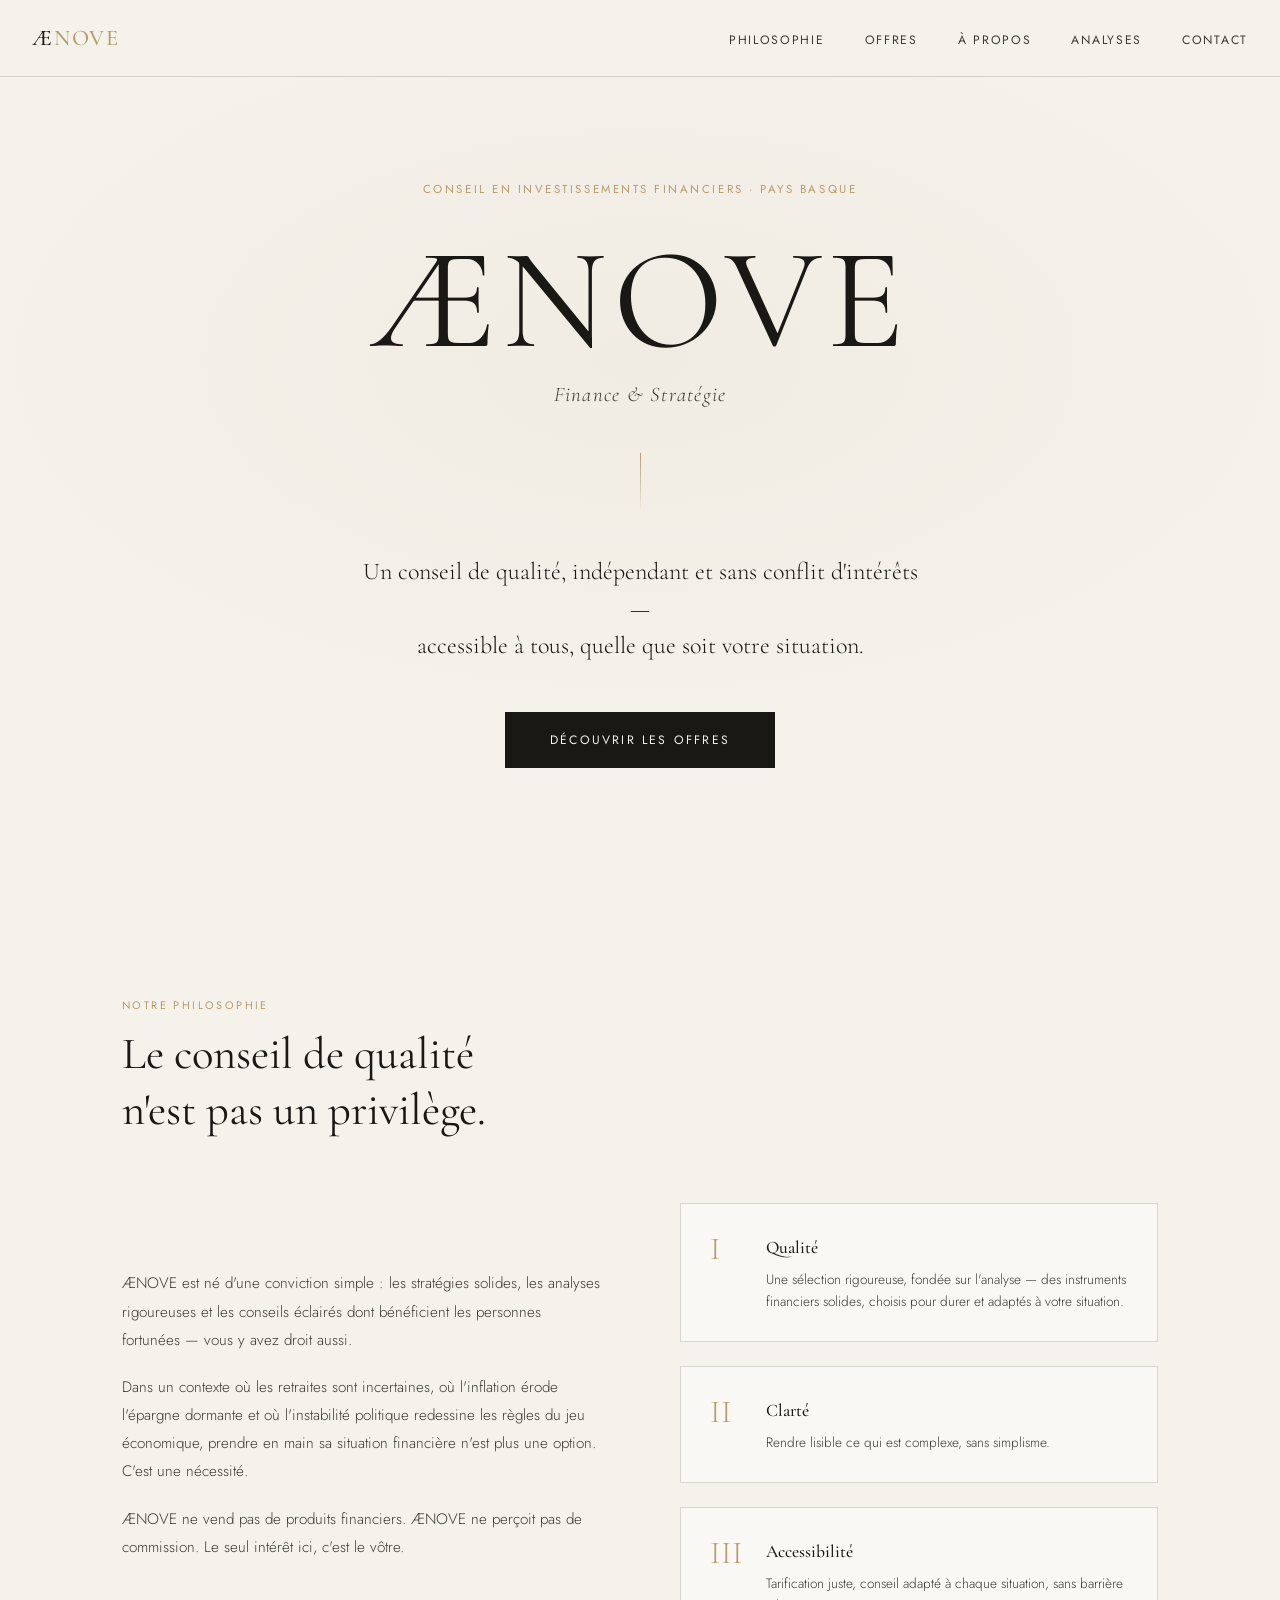
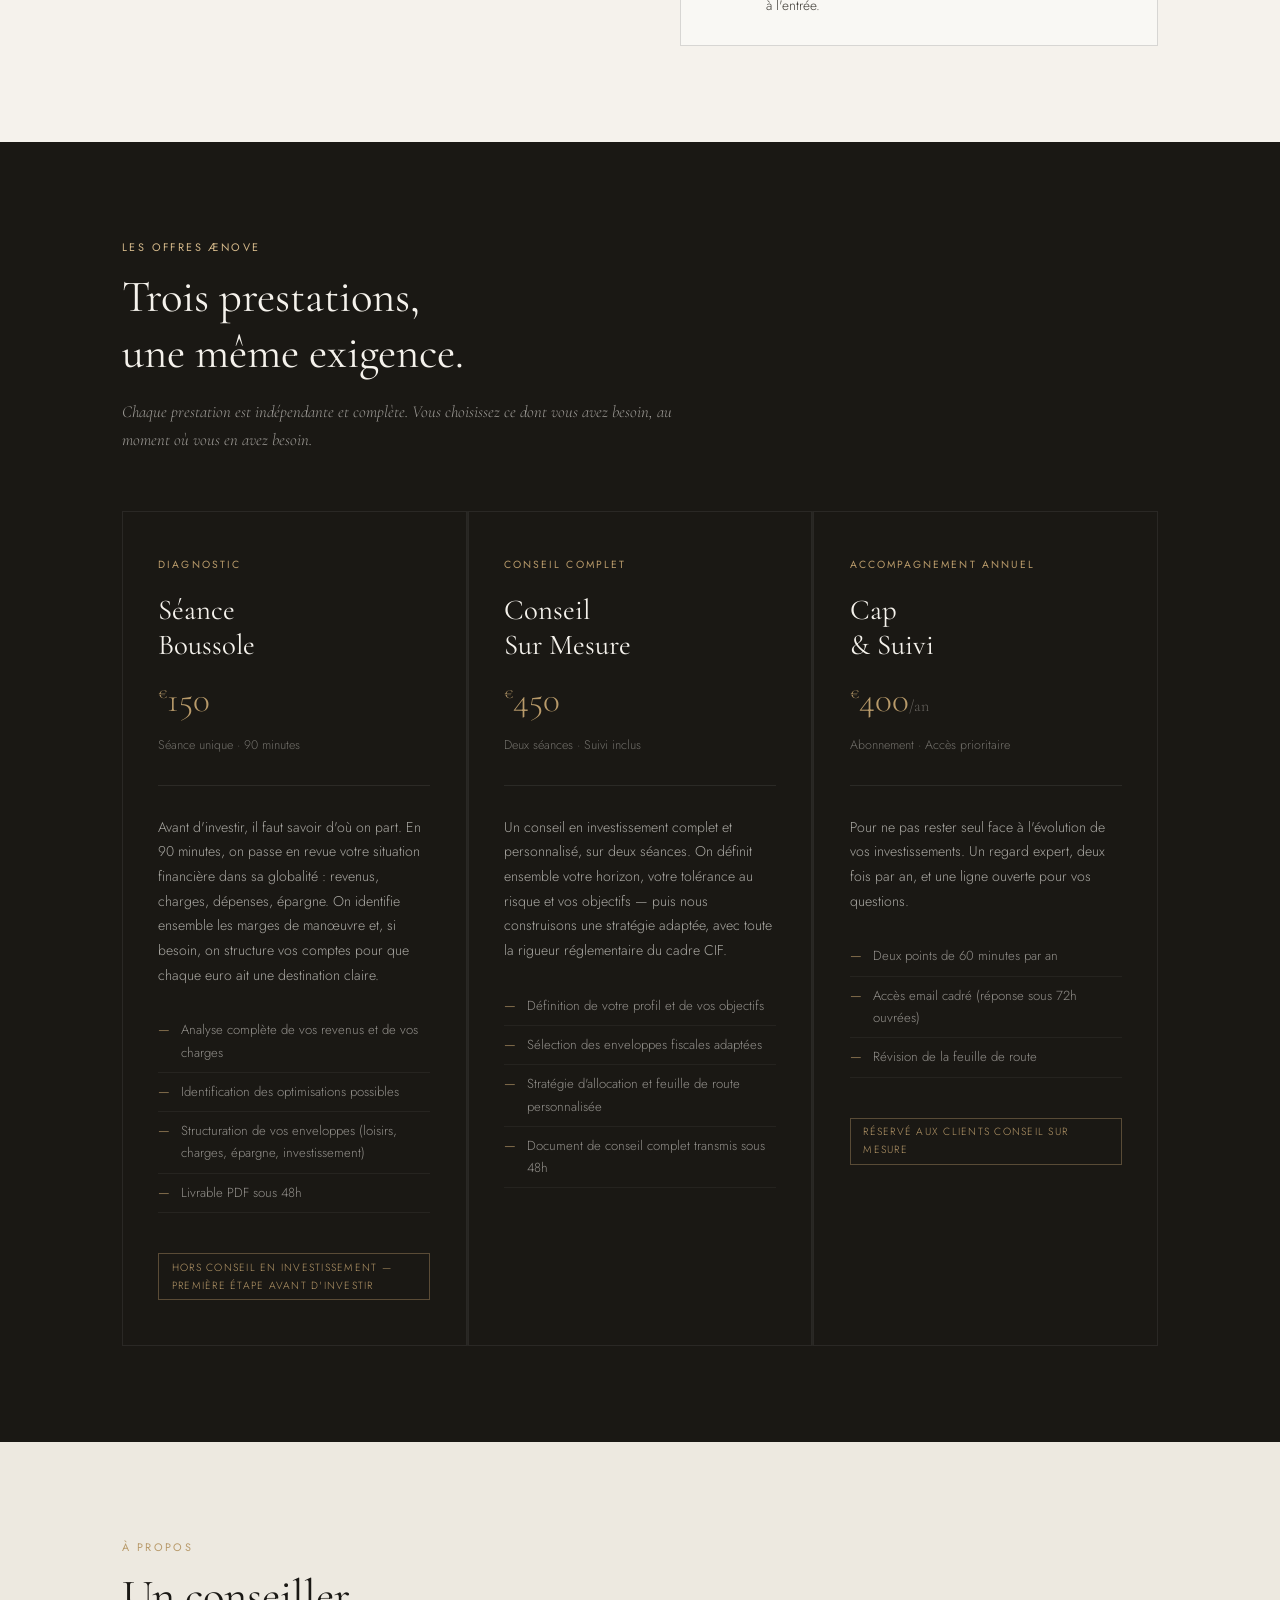
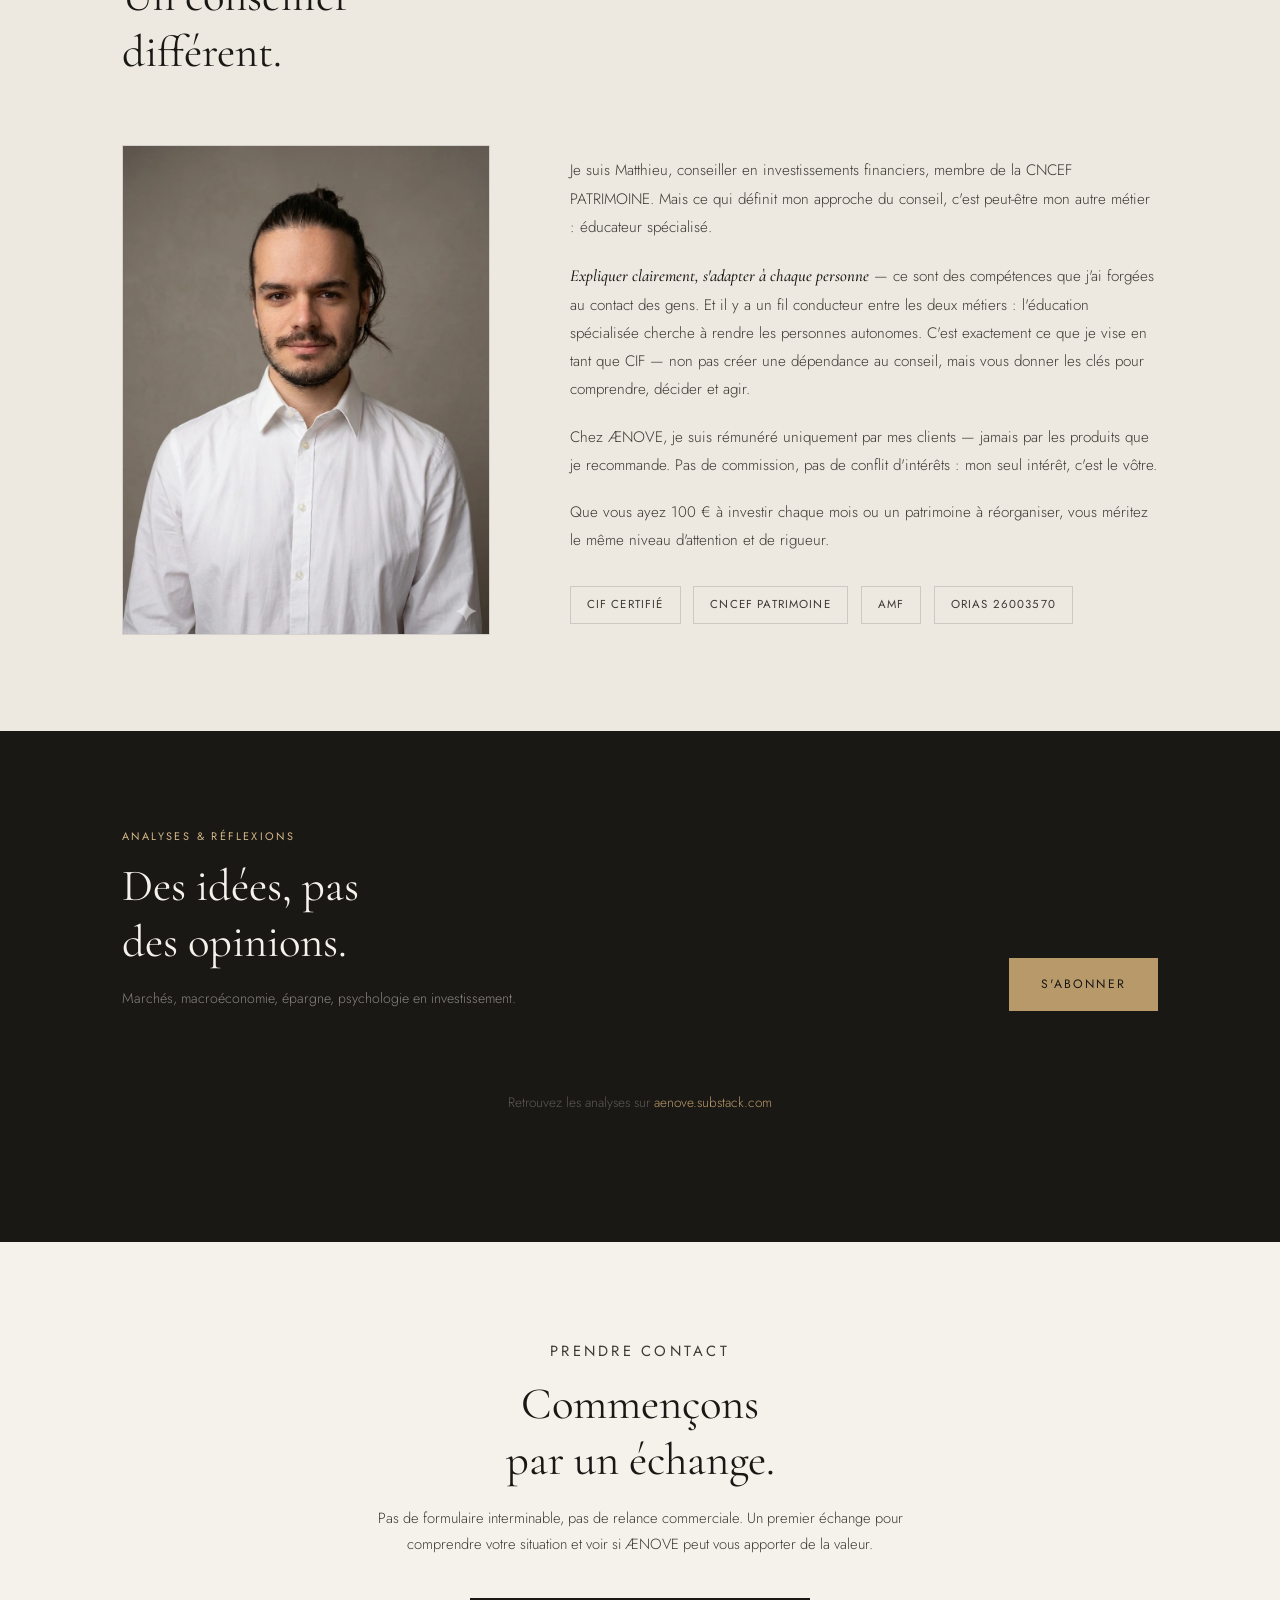
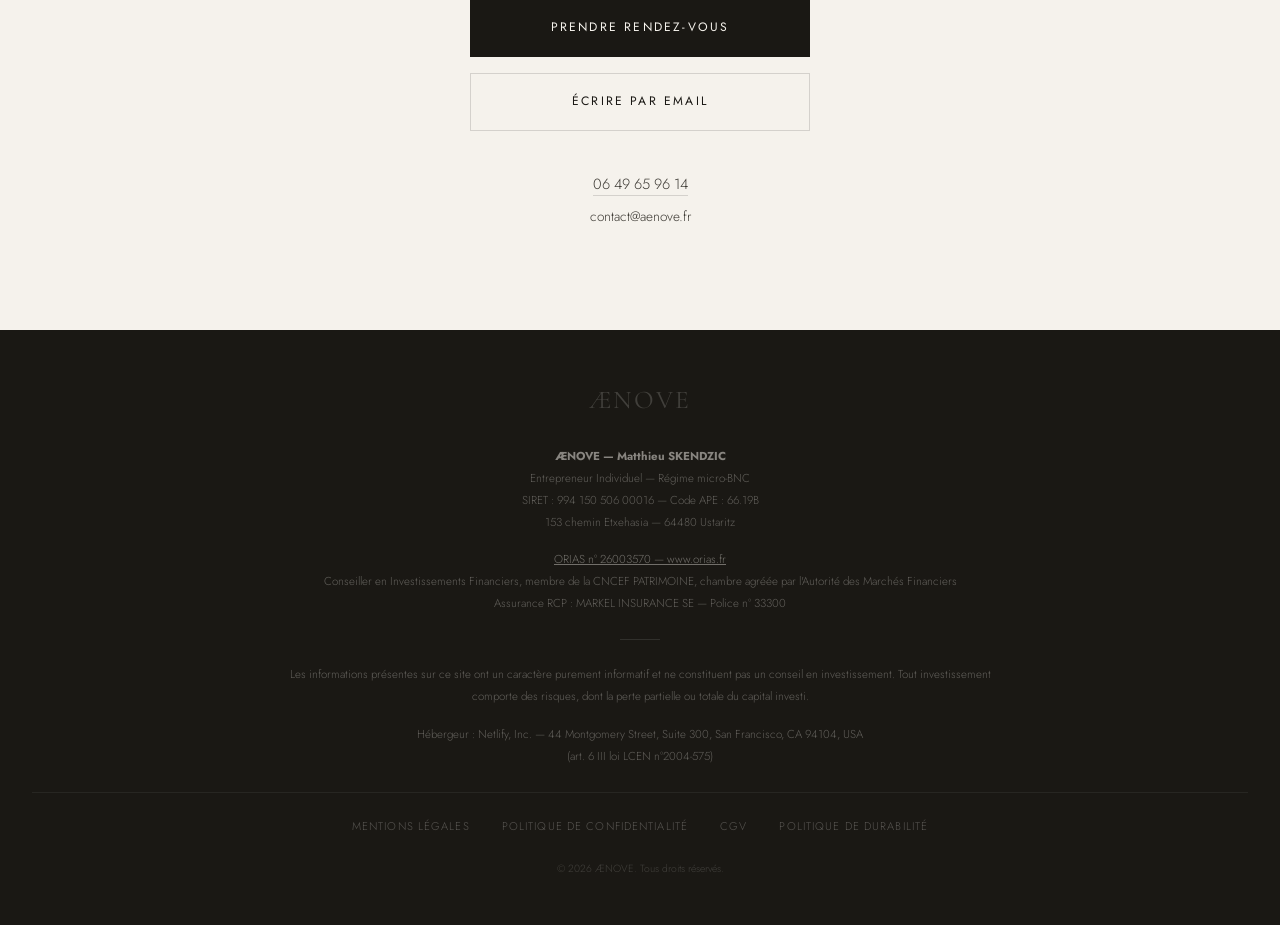
==== index.html @ f572a6fd "Add files via upload" ====
<!DOCTYPE html>
<html lang="fr">
<head>
  <meta charset="UTF-8" />
  <meta name="viewport" content="width=device-width, initial-scale=1.0" />
  <title>ÆNOVE — Finance & Stratégie</title>
  <meta name="description" content="Conseil en investissements financiers indépendant, basé au Pays Basque. Un conseil de qualité, accessible à tous. CIF certifié CNCEF." />
  <meta name="keywords" content="conseiller financier Bayonne, conseil investissement Pays Basque, CIF CNCEF, ÆNOVE" />
  <meta name="google-site-verification" content="CHaQVClchQ-leE1bo1ntJhdWbZhL7afkf-gVmS_LMRA" />
  <link rel="preconnect" href="https://fonts.googleapis.com" />
  <link rel="preconnect" href="https://fonts.gstatic.com" crossorigin />
  <link href="https://fonts.googleapis.com/css2?family=Cormorant+Garamond:ital,wght@0,300;0,400;0,500;0,600;1,300;1,400&family=Jost:wght@300;400;500&display=swap" rel="stylesheet" />
  <link rel="stylesheet" href="styles/main.css" />
  <link rel="stylesheet" href="styles/nav.css" />
  <link rel="stylesheet" href="styles/footer.css" />
  <link rel="stylesheet" href="styles/home.css" />
  <script defer src="scripts/popup.js"></script>
</head>
<body>

  <!-- NAV -->
  <nav>
    <a href="#hero" class="nav-logo">Æ<span>NOVE</span></a>
    <button class="nav-toggle" id="navToggle" aria-label="Menu">
      <span></span><span></span><span></span>
    </button>
    <ul class="nav-links" id="navLinks">
      <li><a href="#philosophie">Philosophie</a></li>
      <li><a href="#offres">Offres</a></li>
      <li><a href="#matthieu">À propos</a></li>
      <li><a href="#analyses">Analyses</a></li>
      <li><a href="#contact">Contact</a></li>
    </ul>
  </nav>

  <!-- HERO -->
  <section id="hero">
    <div>
      <p class="hero-eyebrow">Conseil en Investissements Financiers · Pays Basque</p>
      <h1 class="hero-logo">ÆNOVE</h1>
      <p class="hero-subtitle">Finance &amp; Stratégie</p>
      <span class="hero-rule"></span>
      <p class="hero-tagline">
        Un conseil de qualité, indépendant et sans conflit d'intérêts —<br>
        accessible à tous, quelle que soit votre situation.
      </p>
      <a href="#offres" class="hero-cta">Découvrir les offres</a>
    </div>
  </section>

  <!-- PHILOSOPHIE -->
  <section id="philosophie">
    <div class="container">
      <p class="section-label">Notre philosophie</p>
      <h2 class="section-title">Le conseil de qualité<br>n'est pas un privilège.</h2>
      <div class="philo-grid">
        <div class="philo-text">
          <p>ÆNOVE est né d'une conviction simple : les stratégies solides, les analyses rigoureuses et les conseils éclairés dont bénéficient les personnes fortunées — vous y avez droit aussi.</p>
          <p>Dans un contexte où les retraites sont incertaines, où l'inflation érode l'épargne dormante et où l'instabilité politique redessine les règles du jeu économique, prendre en main sa situation financière n'est plus une option. C'est une nécessité.</p>
          <p>ÆNOVE ne vend pas de produits financiers. ÆNOVE ne perçoit pas de commission. Le seul intérêt ici, c'est le vôtre.</p>
        </div>
        <div class="philo-pillars">
          <div class="pillar">
            <div class="pillar-num">I</div>
            <div>
              <div class="pillar-title">Qualité</div>
              <p class="pillar-desc">Une sélection rigoureuse, fondée sur l'analyse — des instruments financiers solides, choisis pour durer et adaptés à votre situation.</p>
            </div>
          </div>
          <div class="pillar">
            <div class="pillar-num">II</div>
            <div>
              <div class="pillar-title">Clarté</div>
              <p class="pillar-desc">Rendre lisible ce qui est complexe, sans simplisme.</p>
            </div>
          </div>
          <div class="pillar">
            <div class="pillar-num">III</div>
            <div>
              <div class="pillar-title">Accessibilité</div>
              <p class="pillar-desc">Tarification juste, conseil adapté à chaque situation, sans barrière à l'entrée.</p>
            </div>
          </div>
        </div>
      </div>
    </div>
  </section>

  <!-- OFFRES -->
  <section id="offres">
    <div class="container">
      <p class="section-label">Les offres ÆNOVE</p>
      <h2 class="section-title">Trois prestations,<br>une même exigence.</h2>
      <p class="section-lead">Chaque prestation est indépendante et complète. Vous choisissez ce dont vous avez besoin, au moment où vous en avez besoin.</p>
      <div class="offres-grid">

        <div class="offre-card">
          <p class="offre-tag">Diagnostic</p>
          <h3 class="offre-name">Séance<br>Boussole</h3>
          <div class="offre-price"><sup>€</sup>150</div>
          <p class="offre-duration">Séance unique · 90 minutes</p>
          <p class="offre-desc">Avant d'investir, il faut savoir d'où on part. En 90 minutes, on passe en revue votre situation financière dans sa globalité : revenus, charges, dépenses, épargne. On identifie ensemble les marges de manœuvre et, si besoin, on structure vos comptes pour que chaque euro ait une destination claire.</p>
          <ul class="offre-features">
            <li>Analyse complète de vos revenus et de vos charges</li>
            <li>Identification des optimisations possibles</li>
            <li>Structuration de vos enveloppes (loisirs, charges, épargne, investissement)</li>
            <li>Livrable PDF sous 48h</li>
          </ul>
          <span class="offre-badge">Hors conseil en investissement — première étape avant d'investir</span>
        </div>

        <div class="offre-card">
          <p class="offre-tag">Conseil complet</p>
          <h3 class="offre-name">Conseil<br>Sur Mesure</h3>
          <div class="offre-price"><sup>€</sup>450</div>
          <p class="offre-duration">Deux séances · Suivi inclus</p>
          <p class="offre-desc">Un conseil en investissement complet et personnalisé, sur deux séances. On définit ensemble votre horizon, votre tolérance au risque et vos objectifs — puis nous construisons une stratégie adaptée, avec toute la rigueur réglementaire du cadre CIF.</p>
          <ul class="offre-features">
            <li>Définition de votre profil et de vos objectifs</li>
            <li>Sélection des enveloppes fiscales adaptées</li>
            <li>Stratégie d'allocation et feuille de route personnalisée</li>
            <li>Document de conseil complet transmis sous 48h</li>
          </ul>
        </div>

        <div class="offre-card">
          <p class="offre-tag">Accompagnement annuel</p>
          <h3 class="offre-name">Cap<br>&amp; Suivi</h3>
          <div class="offre-price"><sup>€</sup>400<span style="font-size:1rem;color:rgba(245,242,236,0.35)">/an</span></div>
          <p class="offre-duration">Abonnement · Accès prioritaire</p>
          <p class="offre-desc">Pour ne pas rester seul face à l'évolution de vos investissements. Un regard expert, deux fois par an, et une ligne ouverte pour vos questions.</p>
          <ul class="offre-features">
            <li>Deux points de 60 minutes par an</li>
            <li>Accès email cadré (réponse sous 72h ouvrées)</li>
            <li>Révision de la feuille de route</li>
          </ul>
          <span class="offre-badge">Réservé aux clients Conseil Sur Mesure</span>
        </div>

      </div>
    </div>
  </section>

  <!-- MATTHIEU -->
  <section id="matthieu">
    <div class="container">
      <p class="section-label">À propos</p>
      <h2 class="section-title">Un conseiller<br>différent.</h2>
      <div class="matthieu-grid">
        <div class="matthieu-portrait" style="padding:0; overflow:hidden;">
            <img src="photo.webp" alt="Matthieu Skendzic — ÆNOVE" style="width: 100%; height: 100%; object-fit: cover; object-position: center top;">
        </div>
        <div class="matthieu-content">
          <p>Je suis Matthieu, conseiller en investissements financiers, membre de la CNCEF PATRIMOINE. Mais ce qui définit mon approche du conseil, c'est peut-être mon autre métier : éducateur spécialisé.</p>
          <p><em>Expliquer clairement, s'adapter à chaque personne</em> — ce sont des compétences que j'ai forgées au contact des gens. Et il y a un fil conducteur entre les deux métiers : l'éducation spécialisée cherche à rendre les personnes autonomes. C'est exactement ce que je vise en tant que CIF — non pas créer une dépendance au conseil, mais vous donner les clés pour comprendre, décider et agir.</p>
          <p>Chez ÆNOVE, je suis rémunéré uniquement par mes clients — jamais par les produits que je recommande. Pas de commission, pas de conflit d'intérêts : mon seul intérêt, c'est le vôtre.</p>
          <p>Que vous ayez 100 € à investir chaque mois ou un patrimoine à réorganiser, vous méritez le même niveau d'attention et de rigueur.</p>
          <div class="certif-list">
            <span class="certif-item">CIF Certifié</span>
            <span class="certif-item">CNCEF PATRIMOINE</span>
            <span class="certif-item">AMF</span>
            <span class="certif-item">ORIAS 26003570</span>
          </div>
        </div>
      </div>
    </div>
  </section>

  <!-- ANALYSES -->
  <section id="analyses" style="background: var(--ink);">
    <div class="container">

      <!-- En-tête -->
      <div style="display:flex; justify-content:space-between; align-items:flex-end; margin-bottom:3rem; flex-wrap:wrap; gap:1rem;">
        <div>
          <p class="section-label" style="color: var(--gold-light);">Analyses &amp; Réflexions</p>
          <h2 class="section-title" style="color: var(--cream);">Des idées, pas<br>des opinions.</h2>
          <p style="font-family:var(--sans); font-size:0.88rem; color:rgba(245,242,236,0.5); margin-top:0.5rem;">
            Marchés, macroéconomie, épargne, psychologie en investissement.
          </p>
        </div>
        <a href="https://aenove.substack.com" target="_blank" rel="noopener" style="display:inline-block; font-family:var(--sans); font-size:0.76rem; font-weight:400; letter-spacing:0.18em; text-transform:uppercase; color:var(--ink); background:var(--gold); text-decoration:none; padding:1rem 2rem; white-space:nowrap; flex-shrink:0;">
          S'abonner
        </a>
      </div>

      <!-- Dernier article mis en avant -->
      <div id="featured-article" style="display:none; margin-bottom:2.5rem;">
        <a id="featured-link" href="#" target="_blank" rel="noopener" style="display:block; text-decoration:none; border:1px solid rgba(255,255,255,0.1); transition:border-color 0.4s ease; background:rgba(255,255,255,0.03); overflow:hidden;">
          <div id="featured-thumbnail" style="display:none; width:100%; aspect-ratio:16/7; overflow:hidden;">
            <img id="featured-img" src="" alt="" style="width:100%; height:100%; object-fit:cover; display:block; opacity:0.85; transition:opacity 0.4s ease;" />
          </div>
          <div style="padding:2.5rem;">
            <p style="font-family:var(--sans); font-size:0.65rem; letter-spacing:0.2em; text-transform:uppercase; color:var(--gold); margin-bottom:0.8rem;">Dernière publication</p>
            <h3 id="featured-title" style="font-family:var(--serif); font-size:clamp(1.4rem,3vw,2rem); font-weight:400; color:var(--cream); line-height:1.3; margin-bottom:1rem;"></h3>
            <p id="featured-date" style="font-family:var(--sans); font-size:0.78rem; color:rgba(245,242,236,0.35); margin-bottom:1rem;"></p>
            <p id="featured-excerpt" style="font-family:var(--sans); font-size:0.9rem; color:rgba(245,242,236,0.6); line-height:1.8; margin-bottom:1.5rem;"></p>
            <span style="font-family:var(--sans); font-size:0.76rem; letter-spacing:0.14em; text-transform:uppercase; color:var(--gold);">Lire l'article →</span>
          </div>
        </a>
      </div>

      <!-- Historique des articles -->
      <div id="articles-list" style="display:none;">
        <p style="font-family:var(--sans); font-size:0.68rem; letter-spacing:0.2em; text-transform:uppercase; color:rgba(245,242,236,0.3); margin-bottom:1.2rem; padding-bottom:0.8rem; border-bottom:1px solid rgba(255,255,255,0.07);">Articles précédents</p>
        <div id="articles-grid" style="display:flex; flex-direction:column; gap:0;"></div>
      </div>

      <!-- État de chargement -->
      <div id="articles-loading" style="text-align:center; padding:3rem 0;">
        <p style="font-family:var(--sans); font-size:0.85rem; color:rgba(245,242,236,0.3);">Chargement des articles…</p>
      </div>

      <!-- État erreur -->
      <div id="articles-error" style="display:none; text-align:center; padding:2rem 0;">
        <p style="font-family:var(--sans); font-size:0.85rem; color:rgba(245,242,236,0.3);">
          Retrouvez les analyses sur <a href="https://aenove.substack.com" target="_blank" rel="noopener" style="color:var(--gold); text-decoration:none;">aenove.substack.com</a>
        </p>
      </div>

    </div>
  </section>

  <script>
  (function() {
    var RSS_URL = 'https://api.rss2json.com/v1/api.json?rss_url=https://aenove.substack.com/feed&count=10';

    function formatDate(dateStr) {
      var d = new Date(dateStr);
      return d.toLocaleDateString('fr-FR', { day: 'numeric', month: 'long', year: 'numeric' });
    }

    function stripHtml(html) {
      var tmp = document.createElement('div');
      tmp.innerHTML = html;
      return tmp.textContent || tmp.innerText || '';
    }

    function truncate(str, n) {
      return str.length > n ? str.substr(0, n - 1) + '…' : str;
    }

    fetch(RSS_URL)
      .then(function(r) { return r.json(); })
      .then(function(data) {
        document.getElementById('articles-loading').style.display = 'none';

        if (!data.items || data.items.length === 0) {
          document.getElementById('articles-error').style.display = 'block';
          return;
        }

        var items = data.items;

        // Dernier article mis en avant
        var first = items[0];
        document.getElementById('featured-link').href = first.link;
        document.getElementById('featured-title').textContent = first.title;
        document.getElementById('featured-date').textContent = formatDate(first.pubDate);
        var excerpt = truncate(stripHtml(first.description), 220);
        document.getElementById('featured-excerpt').textContent = excerpt;

        // Image de couverture
        var img = first.thumbnail || (first.enclosure && first.enclosure.link) || null;
        if (img) {
          document.getElementById('featured-img').src = img;
          document.getElementById('featured-img').alt = first.title;
          document.getElementById('featured-thumbnail').style.display = 'block';
        }

        document.getElementById('featured-article').style.display = 'block';

        var featuredEl = document.getElementById('featured-article').querySelector('a');
        featuredEl.addEventListener('mouseenter', function() { this.style.borderColor = 'rgba(184,154,106,0.4)'; });
        featuredEl.addEventListener('mouseleave', function() { this.style.borderColor = 'rgba(255,255,255,0.1)'; });

        // Historique
        if (items.length > 1) {
          var grid = document.getElementById('articles-grid');
          for (var i = 1; i < items.length; i++) {
            var item = items[i];
            var row = document.createElement('a');
            row.href = item.link;
            row.target = '_blank';
            row.rel = 'noopener';
            row.style.cssText = 'display:flex; justify-content:space-between; align-items:center; gap:2rem; padding:1.1rem 0; border-bottom:1px solid rgba(255,255,255,0.06); text-decoration:none; transition:color 0.3s ease;';

            var title = document.createElement('span');
            title.textContent = item.title;
            title.style.cssText = 'font-family:\'Cormorant Garamond\',Georgia,serif; font-size:1rem; color:rgba(245,242,236,0.75); line-height:1.4; flex:1;';

            var date = document.createElement('span');
            date.textContent = formatDate(item.pubDate);
            date.style.cssText = 'font-family:\'Jost\',sans-serif; font-size:0.72rem; color:rgba(245,242,236,0.3); white-space:nowrap; flex-shrink:0;';

            row.appendChild(title);
            row.appendChild(date);

            row.addEventListener('mouseenter', function() {
              this.querySelector('span').style.color = 'rgba(245,242,236,1)';
            });
            row.addEventListener('mouseleave', function() {
              this.querySelector('span').style.color = 'rgba(245,242,236,0.75)';
            });

            grid.appendChild(row);
          }
          document.getElementById('articles-list').style.display = 'block';
        }
      })
      .catch(function() {
        document.getElementById('articles-loading').style.display = 'none';
        document.getElementById('articles-error').style.display = 'block';
      });
  })();
  </script>

  <!-- CONTACT -->
  <section id="contact">
    <div class="container">
      <div class="contact-inner">
        <p class="section-label">Prendre contact</p>
        <h2 class="section-title">Commençons<br>par un échange.</h2>
        <p>Pas de formulaire interminable, pas de relance commerciale. Un premier échange pour comprendre votre situation et voir si ÆNOVE peut vous apporter de la valeur.</p>
        <div class="contact-actions">
          <a href="https://calendly.com/contact-aenove" target="_blank" rel="noopener" class="btn-primary">Prendre rendez-vous</a>
          <a href="mailto:contact@aenove.fr" class="btn-secondary">Écrire par email</a>
        </div>
        <div class="contact-details">
          <p><a href="tel:+33649659614">06 49 65 96 14</a></p>
          <p style="font-family:var(--sans);font-size:0.85rem;color:var(--ink-soft);">contact&#64;aenove.fr</p>
        </div>
      </div>
    </div>
  </section>

  <!-- FOOTER -->
  <footer>
    <div class="footer-logo">ÆNOVE</div>

    <p class="footer-legal">
      <strong style="color:rgba(245,242,236,0.5)">ÆNOVE — Matthieu SKENDZIC</strong><br>
      Entrepreneur Individuel — Régime micro-BNC<br>
      SIRET : 994 150 506 00016 — Code APE : 66.19B<br>
      153 chemin Etxehasia — 64480 Ustaritz
    </p>

    <p class="footer-legal">
      <a href="https://www.orias.fr" target="_blank" rel="noopener">ORIAS n° 26003570 — www.orias.fr</a><br>
      Conseiller en Investissements Financiers, membre de la CNCEF PATRIMOINE, chambre agréée par l'Autorité des Marchés Financiers<br>
      Assurance RCP : MARKEL INSURANCE SE — Police n° 33300
    </p>

    <div class="footer-divider"></div>

    <p class="footer-legal">
      Les informations présentes sur ce site ont un caractère purement informatif et ne constituent pas un conseil en investissement.
      Tout investissement comporte des risques, dont la perte partielle ou totale du capital investi.
    </p>

    <p class="footer-legal">
      Hébergeur : Netlify, Inc. — 44 Montgomery Street, Suite 300, San Francisco, CA 94104, USA<br>
      (art. 6 III loi LCEN n°2004-575)
    </p>

    <div class="footer-links">
      <a href="/mentions-legales">Mentions légales</a>
      <a href="/confidentialite">Politique de confidentialité</a>
      <a href="/cgv">CGV</a>
      <a href="/durabilite">Politique de durabilité</a>
    </div>
    <p style="font-size:0.65rem;margin-top:1.5rem;color:rgba(245,242,236,0.18)">© 2026 ÆNOVE. Tous droits réservés.</p>
  </footer>
  <script data-cfasync="false" src="/cdn-cgi/scripts/5c5dd728/cloudflare-static/ema
---- styles/main.css ----
:root {
    --cream: #F5F2EC;
    --cream-dark: #EDE9E0;
    --ink: #1A1814;
    --ink-soft: #3D3A34;
    --gold: #B89A6A;
    --gold-light: #D4B88A;
    --rule: rgba(26, 24, 20, 0.15);
    --serif: 'Cormorant Garamond', Georgia, serif;
    --sans: 'Jost', sans-serif;
    --ease: 0.4s cubic-bezier(0.25, 0.46, 0.45, 0.94);
}

*, *::before, *::after {
    box-sizing: border-box;
    margin: 0;
    padding: 0;
}

html {
    scroll-behavior: smooth;
}

body {
    background: var(--cream);
    color: var(--ink);
    font-family: var(--sans);
    font-weight: 300;
    line-height: 1.7;
    -webkit-font-smoothing: antialiased;
    max-width: 100vw;
}
---- styles/nav.css ----
nav {
    position: fixed;
    top: 0;
    left: 0;
    right: 0;
    z-index: 100;
    background: rgba(245, 242, 236, 0.96);
    backdrop-filter: blur(8px);
    border-bottom: 1px solid var(--rule);
    padding: 1.2rem 2rem;
    display: flex;
    align-items: center;
    justify-content: space-between;
}

.nav-logo {
    font-family: var(--serif);
    font-size: 1.4rem;
    font-weight: 500;
    letter-spacing: 0.08em;
    color: var(--ink);
    text-decoration: none;
}

.nav-logo span {
    color: var(--gold);
}

.nav-back {
    font-family: var(--sans);
    font-size: 0.76rem;
    font-weight: 400;
    letter-spacing: 0.14em;
    text-transform: uppercase;
    color: var(--ink-soft);
    text-decoration: none;
    transition: color var(--ease);
}

.nav-back:hover {
    color: var(--gold);
}
---- styles/footer.css ----
footer {
    background: var(--ink);
    color: rgba(245, 242, 236, 0.4);
    padding: 3rem 2rem;
    text-align: center;
}

.footer-logo {
    font-family: var(--serif);
    font-size: 1.6rem;
    font-weight: 400;
    color: rgba(245, 242, 236, 0.18);
    letter-spacing: 0.08em;
    margin-bottom: 1.5rem;
}

.footer-legal {
    font-family: var(--sans);
    font-size: 0.72rem;
    line-height: 1.9;
    color: rgba(245, 242, 236, 0.32);
    max-width: 720px;
    margin: 0 auto 1rem;
}

.footer-legal a {
    color: rgba(245, 242, 236, 0.4);
    text-decoration: underline;
}

.footer-divider {
    width: 40px;
    height: 1px;
    background: rgba(255, 255, 255, 0.1);
    margin: 1.5rem auto;
}

.footer-links {
    display: flex;
    justify-content: center;
    gap: 2rem;
    flex-wrap: wrap;
    margin-top: 1.5rem;
    padding-top: 1.5rem;
    border-top: 1px solid rgba(255, 255, 255, 0.06);
}

.footer-links a {
    font-family: var(--sans);
    font-size: 0.7rem;
    letter-spacing: 0.1em;
    text-transform: uppercase;
    color: rgba(245, 242, 236, 0.28);
    text-decoration: none;
}

.footer-links a:hover {
    color: var(--gold);
}
---- styles/home.css ----
.container {
    max-width: 1100px;
    margin: 0 auto;
    padding: 0 2rem;
}

.nav-links {
    display: flex;
    gap: 2.5rem;
    list-style: none;
}

.nav-links a {
    font-family: var(--sans);
    font-size: 0.76rem;
    font-weight: 400;
    letter-spacing: 0.14em;
    text-transform: uppercase;
    color: var(--ink-soft);
    text-decoration: none;
    transition: color var(--ease);
}

.nav-links a:hover {
    color: var(--gold);
}

.nav-toggle {
    display: none;
    background: none;
    border: none;
    cursor: pointer;
    padding: 4px;
    flex-direction: column;
    gap: 5px;
}

.nav-toggle span {
    display: block;
    width: 22px;
    height: 1px;
    background: var(--ink);
}

/* HERO */
#hero {
    min-height: 100vh;
    display: flex;
    align-items: center;
    justify-content: center;
    text-align: center;
    padding: 8rem 2rem 5rem;
    position: relative;
}

#hero::before {
    content: '';
    position: absolute;
    inset: 0;
    background: radial-gradient(ellipse 80% 60% at 50% 40%, rgba(184, 154, 106, 0.07) 0%, transparent 70%);
    pointer-events: none;
}

.hero-eyebrow {
    font-family: var(--sans);
    font-size: 0.72rem;
    font-weight: 400;
    letter-spacing: 0.22em;
    text-transform: uppercase;
    color: var(--gold);
    margin-bottom: 1.8rem;
    animation: fadeUp 0.8s ease both 0.2s;
}

.hero-logo {
    font-family: var(--serif);
    font-size: clamp(4rem, 12vw, 9rem);
    font-weight: 400;
    letter-spacing: 0.04em;
    line-height: 1;
    color: var(--ink);
    margin-bottom: 0.3rem;
    animation: fadeUp 0.9s ease both 0.35s;
}

.hero-subtitle {
    font-family: var(--serif);
    font-size: clamp(1rem, 2.5vw, 1.3rem);
    font-weight: 300;
    font-style: italic;
    letter-spacing: 0.06em;
    color: var(--ink-soft);
    margin-bottom: 2.5rem;
    animation: fadeUp 0.9s ease both 0.5s;
}

.hero-rule {
    display: block;
    width: 1px;
    height: 60px;
    background: linear-gradient(to bottom, var(--gold), transparent);
    margin: 0 auto 2.5rem;
    animation: fadeUp 0.9s ease both 0.65s;
}

.hero-tagline {
    font-family: var(--serif);
    font-size: clamp(1.1rem, 2.5vw, 1.5rem);
    font-weight: 300;
    line-height: 1.55;
    color: var(--ink);
    max-width: 560px;
    margin: 0 auto 3rem;
    animation: fadeUp 0.9s ease both 0.8s;
}

.hero-cta {
    display: inline-block;
    font-family: var(--sans);
    font-size: 0.76rem;
    font-weight: 400;
    letter-spacing: 0.18em;
    text-transform: uppercase;
    color: var(--cream);
    background: var(--ink);
    text-decoration: none;
    padding: 1.1rem 2.8rem;
    transition: background var(--ease);
    animation: fadeUp 0.9s ease both 0.95s;
}

.hero-cta:hover {
    background: var(--gold);
}

/* SECTIONS */
section {
    padding: 6rem 0;
}

.section-label {
    font-family: var(--sans);
    font-size: 0.68rem;
    font-weight: 400;
    letter-spacing: 0.22em;
    text-transform: uppercase;
    color: var(--gold);
    margin-bottom: 0.8rem;
}

.section-title {
    font-family: var(--serif);
    font-size: clamp(2rem, 4vw, 2.8rem);
    font-weight: 400;
    line-height: 1.25;
    color: var(--ink);
    margin-bottom: 1rem;
}

.section-lead {
    font-family: var(--serif);
    font-size: 1.05rem;
    font-style: italic;
    color: var(--ink-soft);
    max-width: 560px;
    line-height: 1.7;
}

/* PHILOSOPHIE */
#philosophie {
    background: var(--cream);
}

.philo-grid {
    display: grid;
    grid-template-columns: 1fr 1fr;
    gap: 5rem;
    align-items: center;
    margin-top: 4rem;
}

.philo-text p {
    font-family: var(--sans);
    font-size: 0.95rem;
    color: var(--ink-soft);
    line-height: 1.85;
    margin-bottom: 1.2rem;
}

.philo-pillars {
    display: flex;
    flex-direction: column;
    gap: 1.5rem;
}

.pillar {
    display: flex;
    gap: 1.5rem;
    align-items: flex-start;
    padding: 1.8rem;
    border: 1px solid var(--rule);
    background: rgba(255, 255, 255, 0.4);
    transition: border-color var(--ease), background var(--ease);
}

.pillar:hover {
    border-color: var(--gold);
    background: rgba(255, 255, 255, 0.7);
}

.pillar-num {
    font-family: var(--serif);
    font-size: 2rem;
    font-weight: 300;
    color: var(--gold);
    line-height: 1;
    min-width: 2rem;
}

.pillar-title {
    font-family: var(--serif);
    font-size: 1.1rem;
    font-weight: 500;
    color: var(--ink);
    margin-bottom: 0.3rem;
}

.pillar-desc {
    font-family: var(--sans);
    font-size: 0.85rem;
    color: var(--ink-soft);
    line-height: 1.65;
}

/* OFFRES */
#offres {
    background: var(--ink);
}

#offres .section-label {
    color: var(--gold-light);
}

#offres .section-title {
    color: var(--cream);
}

#offres .section-lead {
    color: rgba(245, 242, 236, 0.6);
}

.offres-grid {
    display: grid;
    grid-template-columns: repeat(3, 1fr);
    gap: 1px;
    margin-top: 3.5rem;
    background: rgba(255, 255, 255, 0.06);
}

.offre-card {
    background: var(--ink);
    padding: 2.8rem 2.2rem;
    border: 1px solid rgba(255, 255, 255, 0.07);
    position: relative;
    overflow: hidden;
    transition: background var(--ease), border-color var(--ease);
}

.offre-card::after {
    content: '';
    position: absolute;
    bottom: 0;
    left: 0;
    right: 0;
    height: 2px;
    background: var(--gold);
    transform: scaleX(0);
    transform-origin: left;
    transition: transform var(--ease);
}

.offre-card:hover {
    background: rgba(255, 255, 255, 0.03);
    border-color: rgba(184, 154, 106, 0.3);
}

.offre-card:hover::after {
    transform: scaleX(1);
}

.offre-tag {
    font-family: var(--sans);
    font-size: 0.65rem;
    font-weight: 400;
    letter-spacing: 0.2em;
    text-transform: uppercase;
    color: var(--gold);
    margin-bottom: 1.2rem;
}

.offre-name {
    font-family: var(--serif);
    font-size: 1.8rem;
    font-weight: 400;
    color: var(--cream);
    line-height: 1.2;
    margin-bottom: 0.5rem;
}

.offre-price {
    font-family: var(--serif);
    font-size: 2.2rem;
    font-weight: 300;
    color: var(--gold);
    margin-bottom: 0.3rem;
}

.offre-price sup {
    font-size: 1rem;
    vertical-align: super;
}

.offre-duration {
    font-family: var(--sans);
    font-size: 0.78rem;
    color: rgba(245, 242, 236, 0.4);
    margin-bottom: 1.8rem;
    padding-bottom: 1.8rem;
    border-bottom: 1px solid rgba(255, 255, 255, 0.08);
}

.offre-desc {
    font-family: var(--sans);
    font-size: 0.88rem;
    color: rgba(245, 242, 236, 0.65);
    line-height: 1.75;
    margin-bottom: 1.5rem;
}

.offre-features {
    list-style: none;
    margin-bottom: 2rem;
}

.offre-features li {
    font-family: var(--sans);
    font-size: 0.82rem;
    color: rgba(245, 242, 236, 0.55);
    padding: 0.5rem 0;
    border-bottom: 1px solid rgba(255, 255, 255, 0.05);
    display: flex;
    align-items: flex-start;
    gap: 0.7rem;
}

.offre-features li::before {
    content: '—';
    color: var(--gold);
    flex-shrink: 0;
}

.offre-badge {
    display: inline-block;
    font-family: var(--sans);
    font-size: 0.65rem;
    letter-spacing: 0.12em;
    text-transform: uppercase;
    color: var(--gold);
    border: 1px solid rgba(184, 154, 106, 0.4);
    padding: 0.3rem 0.8rem;
    margin-top: 0.5rem;
}

/* MATTHIEU */
#matthieu {
    background: var(--cream-dark);
}

.matthieu-grid {
    display: grid;
    grid-template-columns: 1fr 1.6fr;
    gap: 5rem;
    align-items: center;
    margin-top: 4rem;
}

.matthieu-portrait {
    aspect-ratio: 3/4;
    background: var(--cream);
    border: 1px solid var(--rule);
    display: flex;
    align-items: center;
    justify-content: center;
    color: var(--ink-soft);
    font-family: var(--serif);
    font-style: italic;
    font-size: 0.9rem;
    text-align: center;
    padding: 2rem;
}

.matthieu-content p {
    font-family: var(--sans);
    font-size: 0.95rem;
    color: var(--ink-soft);
    line-height: 1.85;
    margin-bottom: 1.2rem;
}

.matthieu-content em {
    font-family: var(--serif);
    font-size: 1.05rem;
    font-weight: 500;
    color: var(--ink);
}

.certif-list {
    margin-top: 2rem;
    display: flex;
    flex-wrap: wrap;
    gap: 0.8rem;
}

.certif-item {
    font-family: var(--sans);
    font-size: 0.72rem;
    font-weight: 400;
    letter-spacing: 0.1em;
    text-transform: uppercase;
    color: var(--ink-soft);
    border: 1px solid var(--rule);
    padding: 0.5rem 1rem;
}

/* CONTACT */
#contact {
    background: var(--cream);
    text-align: center;
}

.contact-inner {
    max-width: 600px;
    margin: 0 auto;
}

.contact-inner p {
    font-family: var(--sans);
    font-size: 0.92rem;
    color: var(--ink-soft);
    line-height: 1.8;
}

.contact-actions {
    display: flex;
    flex-direction: column;
    align-items: center;
    gap: 1rem;
    margin-top: 2.5rem;
}

.btn-primary {
    display: inline-block;
    font-family: var(--sans);
    font-size: 0.76rem;
    font-weight: 400;
    letter-spacing: 0.18em;
    text-transform: uppercase;
    color: var(--cream);
    background: var(--ink);
    text-decoration: none;
    padding: 1.2rem 3rem;
    transition: background var(--ease);
    width: 100%;
    max-width: 340px;
    text-align: center;
}

.btn-primary:hover {
    background: var(--gold);
}

.btn-secondary {
    display: inline-block;
    font-family: var(--sans);
    font-size: 0.76rem;
    font-weight: 400;
    letter-spacing: 0.18em;
    text-transform: uppercase;
    color: var(--ink);
    background: transparent;
    text-decoration: none;
    padding: 1.1rem 3rem;
    border: 1px solid var(--rule);
    transition: border-color var(--ease), color var(--ease);
    width: 100%;
    max-width: 340px;
    text-align: center;
}

.btn-secondary:hover {
    border-color: var(--gold);
    color: var(--gold);
}

.contact-details {
    margin-top: 2.5rem;
    font-family: var(--sans);
    font-size: 0.85rem;
    color: var(--ink-soft);
}

.contact-details p {
    margin-bottom: 0.4rem;
}

.contact-details a {
    color: var(--ink-soft);
    text-decoration: none;
    border-bottom: 1px solid var(--rule);
    transition: color var(--ease);
}

.contact-details a:hover {
    color: var(--gold);
}

/* PAGE LÉGALE */
.page-content {
    padding: 8rem 0 6rem;
}

.page-eyebrow {
    font-family: var(--sans);
    font-size: 0.68rem;
    font-weight: 400;
    letter-spacing: 0.22em;
    text-transform: uppercase;
    color: var(--gold);
    margin-bottom: 0.8rem;
}

.page-title {
    font-family: var(--serif);
    font-size: clamp(2rem, 4vw, 2.8rem);
    font-weight: 400;
    line-height: 1.25;
    color: var(--ink);
    margin-bottom: 3rem;
    padding-bottom: 2rem;
    border-bottom: 1px solid var(--rule);
}

.page-section {
    margin-bottom: 2.5rem;
}

.page-section h2 {
    font-family: var(--serif);
    font-size: 1.3rem;
    font-weight: 500;
    color: var(--ink);
    margin-bottom: 1rem;
}

.page-section p {
    font-family: var(--sans);
    font-size: 0.92rem;
    color: var(--ink-soft);
    line-height: 1.85;
    margin-bottom: 0.8rem;
}

.page-section p strong {
    color: var(--ink);
    font-weight: 500;
}

.page-section ul {
    margin: 0.5rem 0 1rem 1.2rem;
}

.page-section ul li {
    font-family: var(--sans);
    font-size: 0.92rem;
    color: var(--ink-soft);
    line-height: 1.85;
    margin-bottom: 0.3rem;
}

/* TABLES */
table {
    width: 100%;
    border-collapse: collapse;
    margin: 1rem 0 1.5rem;
    font-family: var(--sans);
    font-size: 0.82rem;
}

th {
    background: var(--ink);
    color: var(--cream);
    padding: 0.8rem 1rem;
    text-align: left;
    font-weight: 400;
    letter-spacing: 0.05em;
}

td {
    padding: 0.8rem 1rem;
    border-bottom: 1px solid var(--rule);
    color: var(--ink-soft);
    vertical-align: top;
    line-height: 1.6;
}

tr:last-child td {
    border-bottom: none;
}

tr:nth-child(even) td {
    background: rgba(255, 255, 255, 0.5);
}

/* ANIMATIONS */
@keyframes fadeUp {
    from {
        opacity: 0;
        transform: translateY(20px);
    }
    to {
        opacity: 1;
        transform: translateY(0);
    }
}

/* RESPONSIVE */
@media (max-width: 900px) {
    .philo-grid, .matthieu-grid {
        grid-template-columns: 1fr;
        gap: 3rem;
    }

    .offres-grid {
        grid-template-columns: 1fr;
    }

    .matthieu-portrait {
        aspect-ratio: 4/3;
    }
}

@media (max-width: 640px) {
    nav {
        flex-wrap: wrap;
        position: sticky;
        top: 0;
    }

    .nav-links {
        max-height: 0;
        overflow: hidden;
        width: 100%;
        transition: max-height 0.4s ease , padding 0.4s ease;;
        flex-direction: column;
        align-items: center;
        gap: 1.5rem;
    }

    .nav-links.open {
        display: flex;
        max-height: 400px;
        padding: 1.5rem 0;
    }

    .nav-links a {
        font-size: 1rem;
    }

    .nav-toggle {
        display: flex;
    }

    section {
        padding: 4rem 0;
    }

    .page-content {
        padding: 6rem 0 4rem;
    }

    table {
        font-size: 0.75rem;
    }

    th, td {
        padding: 0.6rem 0.7rem;
    }
}
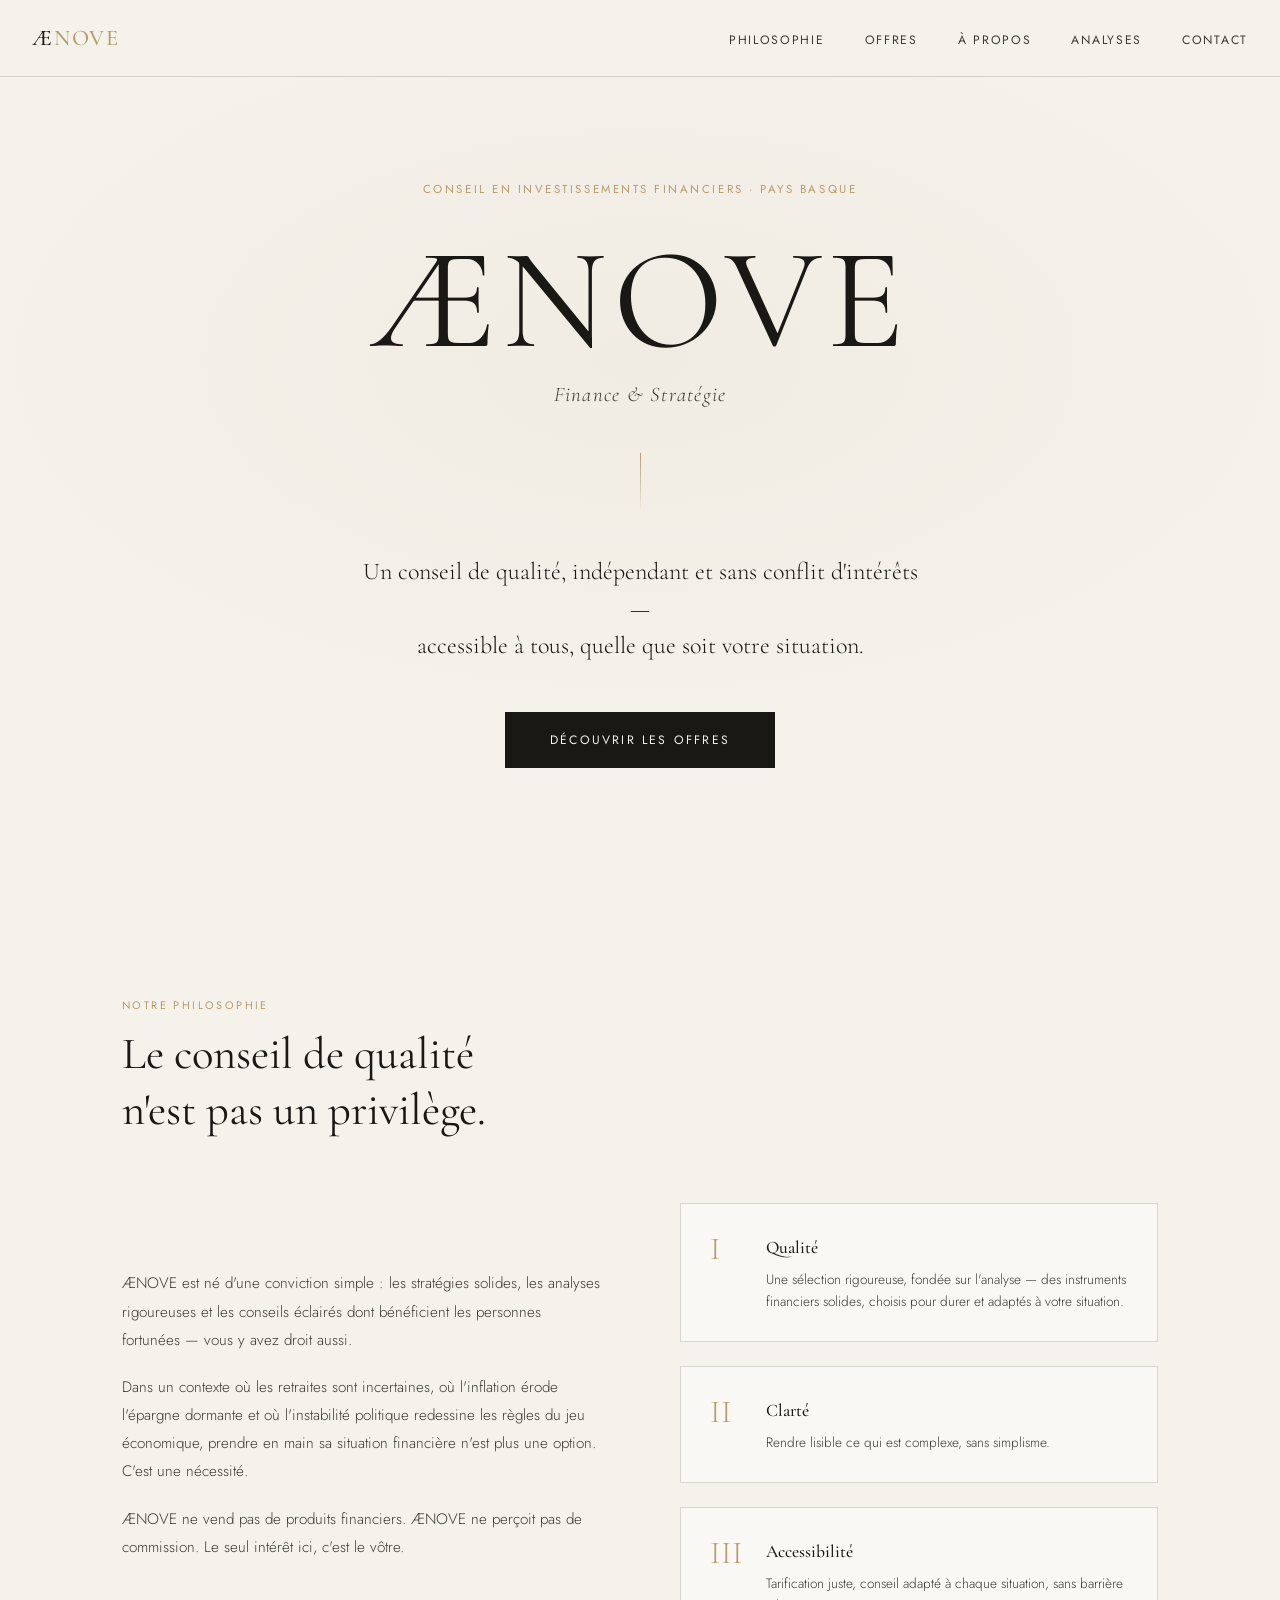
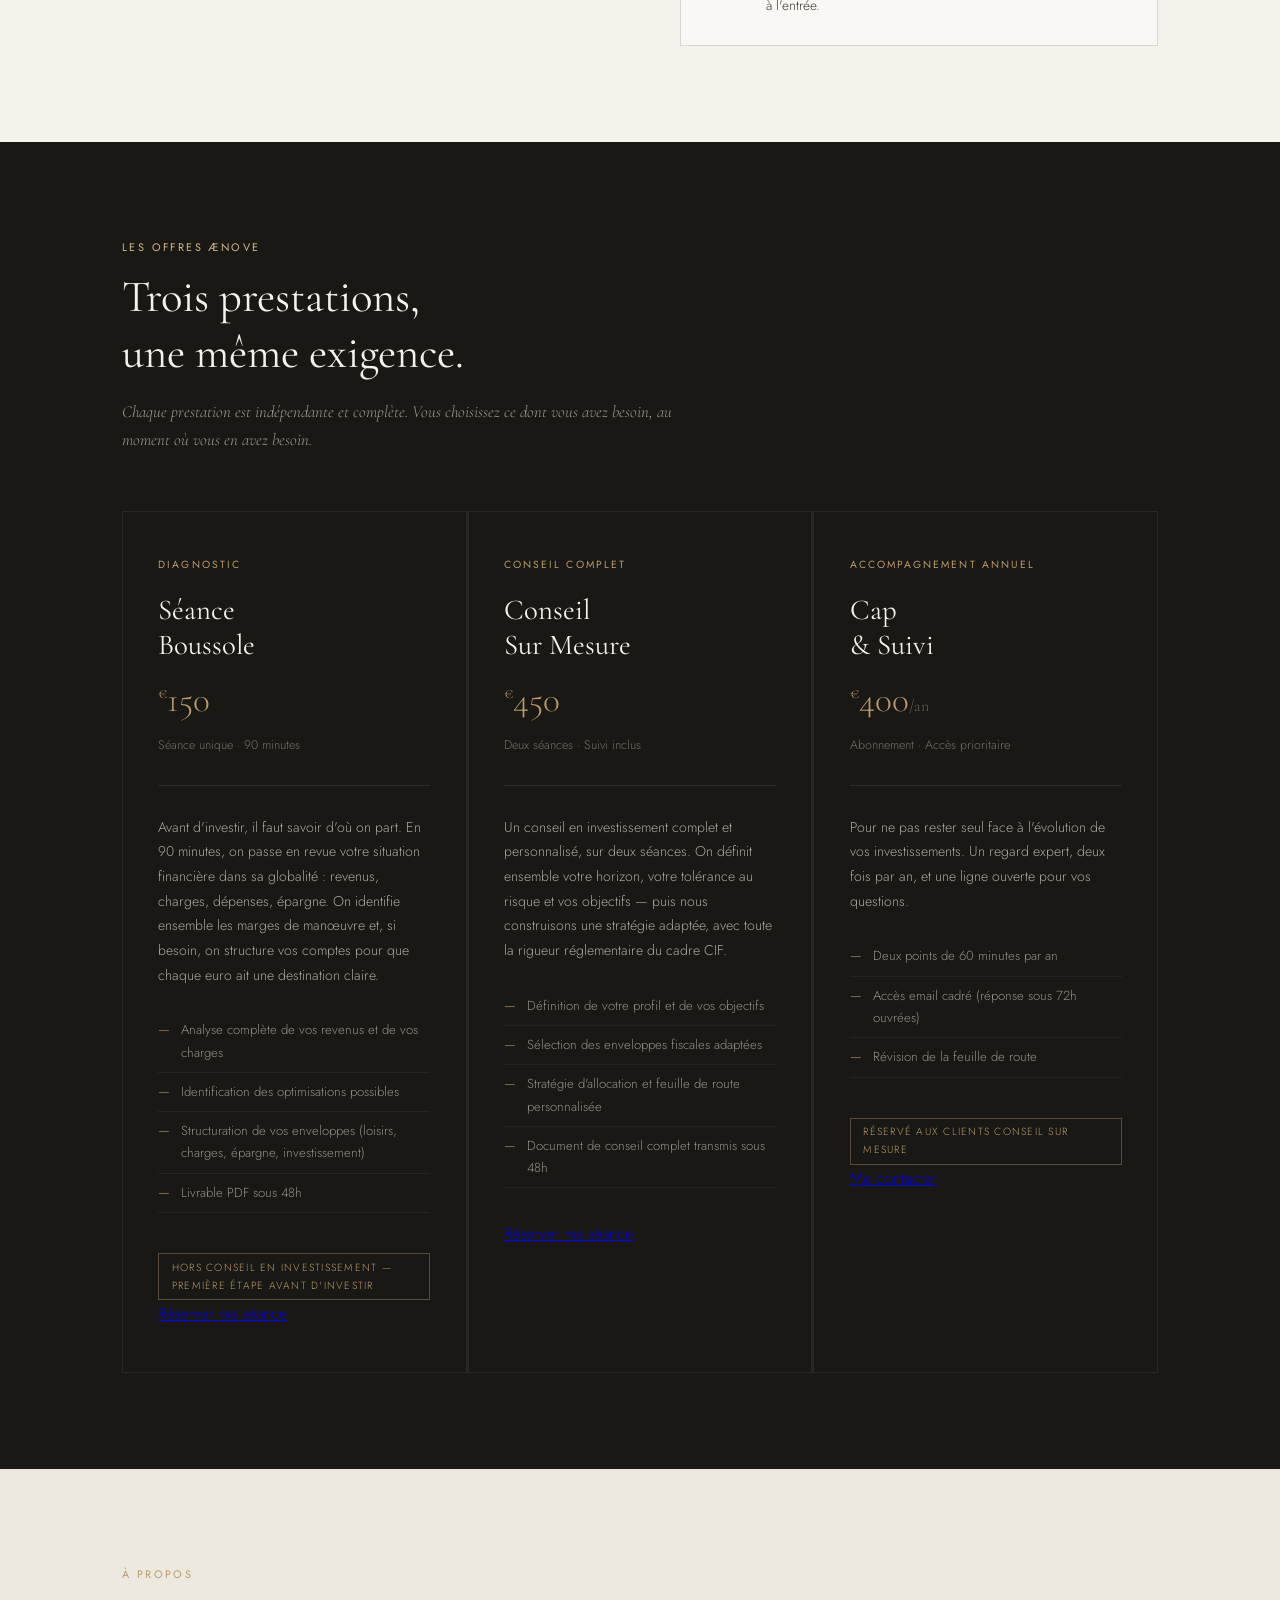
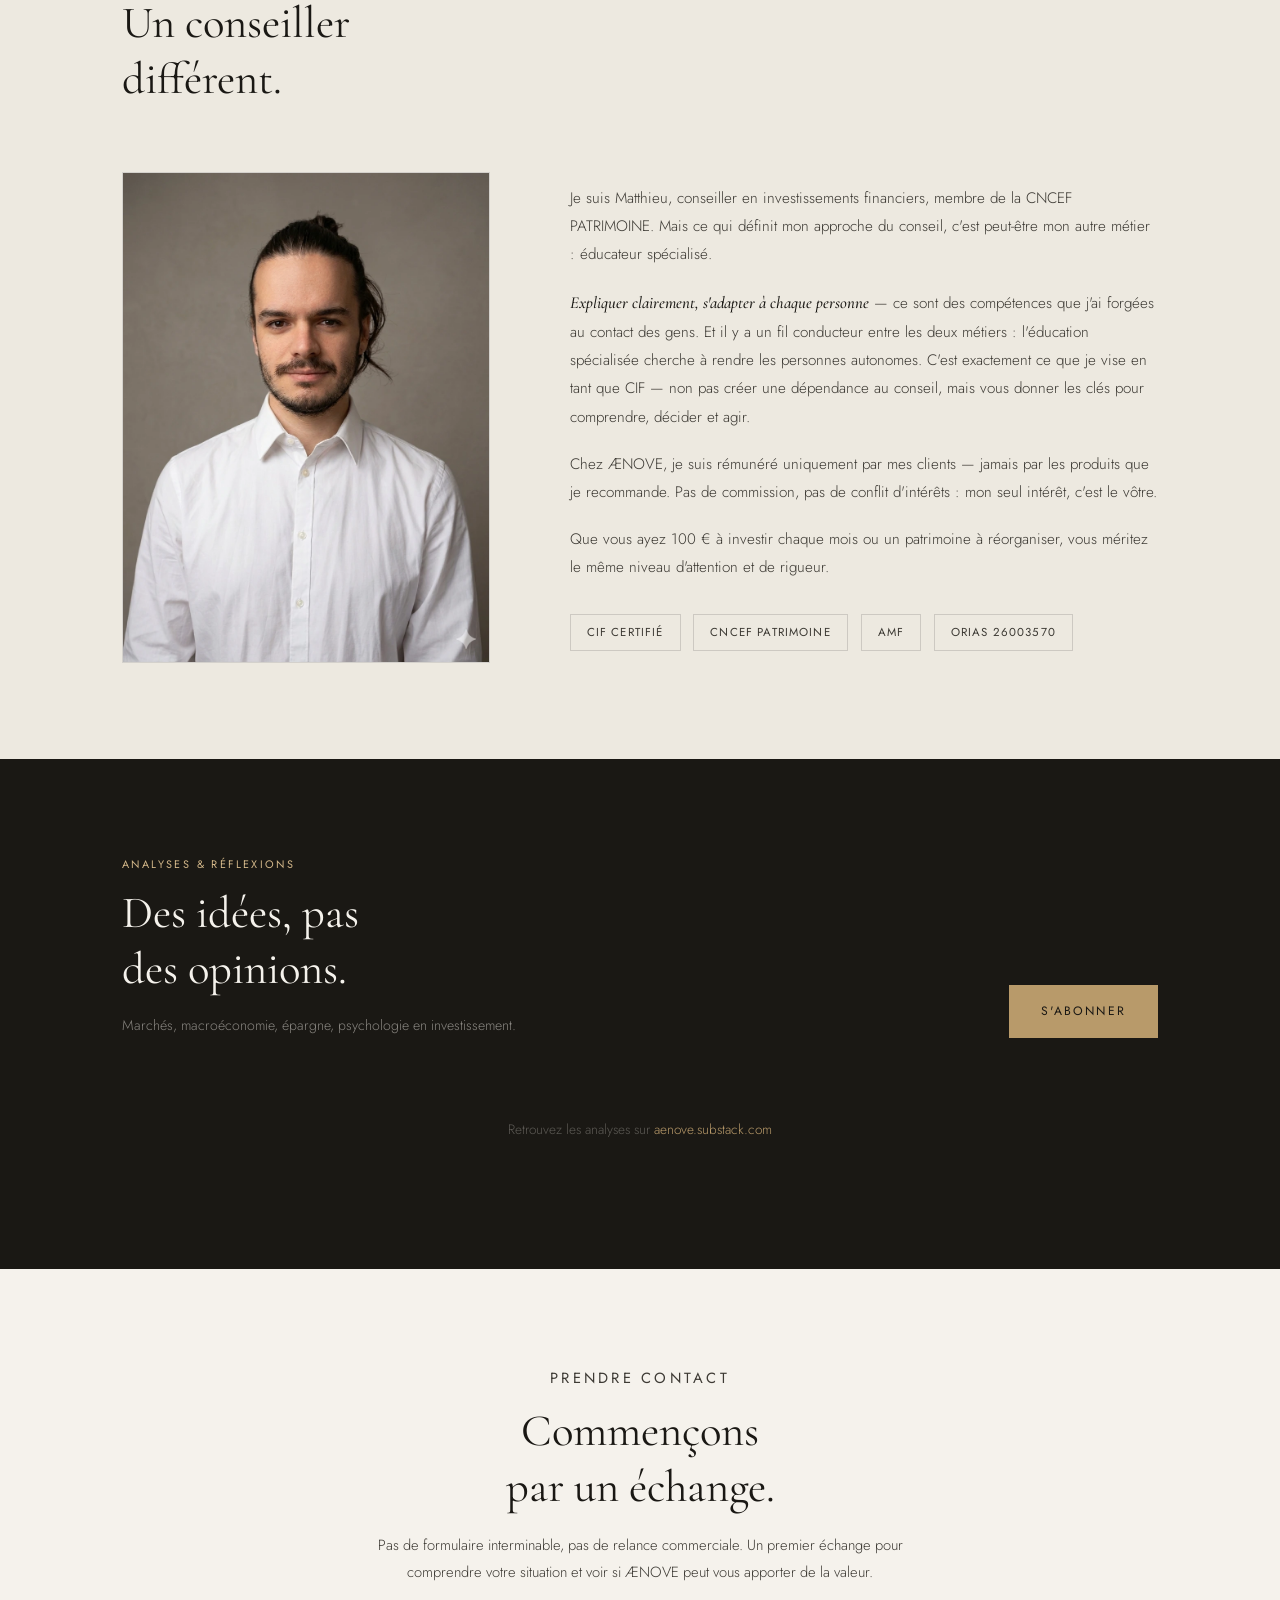
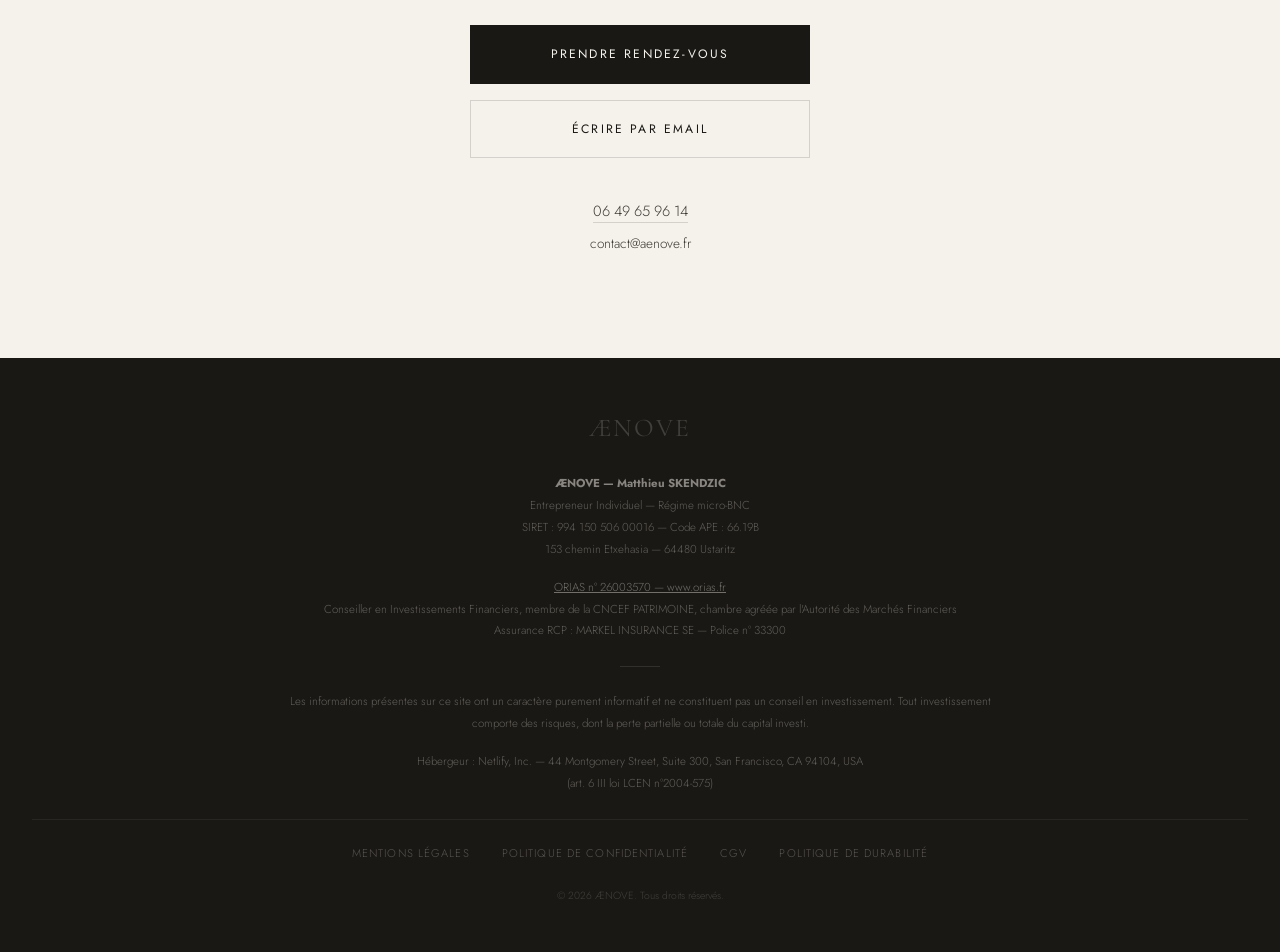
==== commit 079fbda0: "Add files via upload" ====
--- a/index.html
+++ b/index.html
@@ -9,7 +9,8 @@
   <meta name="google-site-verification" content="CHaQVClchQ-leE1bo1ntJhdWbZhL7afkf-gVmS_LMRA" />
   <link rel="preconnect" href="https://fonts.googleapis.com" />
   <link rel="preconnect" href="https://fonts.gstatic.com" crossorigin />
-  <link href="https://fonts.googleapis.com/css2?family=Cormorant+Garamond:ital,wght@0,300;0,400;0,500;0,600;1,300;1,400&family=Jost:wght@300;400;500&display=swap" rel="stylesheet" />
+  <link href="https://fonts.googleapis.com/css2?family=Cormorant+Garamond:ital,wght@0,300;0,400;0,500;0,600;1,300;1,400&amp;family=Jost:wght@300;400;500&amp;display=swap" rel="stylesheet" />
+  <link rel="icon" type="image/svg+xml" href="/favicon.svg" />
   <link rel="stylesheet" href="styles/main.css" />
   <link rel="stylesheet" href="styles/nav.css" />
   <link rel="stylesheet" href="styles/footer.css" />
@@ -107,6 +108,7 @@
             <li>Livrable PDF sous 48h</li>
           </ul>
           <span class="offre-badge">Hors conseil en investissement — première étape avant d'investir</span>
+          <a href="https://calendly.com/contact-aenove" target="_blank" rel="noopener" class="offre-cta">Réserver ma séance</a>
         </div>
 
         <div class="offre-card">
@@ -121,6 +123,7 @@
             <li>Stratégie d'allocation et feuille de route personnalisée</li>
             <li>Document de conseil complet transmis sous 48h</li>
           </ul>
+          <a href="https://calendly.com/contact-aenove" target="_blank" rel="noopener" class="offre-cta">Réserver ma séance</a>
         </div>
 
         <div class="offre-card">
@@ -135,6 +138,7 @@
             <li>Révision de la feuille de route</li>
           </ul>
           <span class="offre-badge">Réservé aux clients Conseil Sur Mesure</span>
+          <a href="#contact" class="offre-cta">Me contacter</a>
         </div>
 
       </div>
@@ -324,7 +328,7 @@
         <p>Pas de formulaire interminable, pas de relance commerciale. Un premier échange pour comprendre votre situation et voir si ÆNOVE peut vous apporter de la valeur.</p>
         <div class="contact-actions">
           <a href="https://calendly.com/contact-aenove" target="_blank" rel="noopener" class="btn-primary">Prendre rendez-vous</a>
-          <a href="mailto:contact@aenove.fr" class="btn-secondary">Écrire par email</a>
+          <a href="mailto:contact@aenove.fr" id="btn-email" class="btn-secondary">Écrire par email</a>
         </div>
         <div class="contact-details">
           <p><a href="tel:+33649659614">06 49 65 96 14</a></p>
@@ -371,4 +375,6 @@
     </div>
     <p style="font-size:0.65rem;margin-top:1.5rem;color:rgba(245,242,236,0.18)">© 2026 ÆNOVE. Tous droits réservés.</p>
   </footer>
-  <script data-cfasync="false" src="/cdn-cgi/scripts/5c5dd728/cloudflare-static/ema
+
+</body>
+</html>
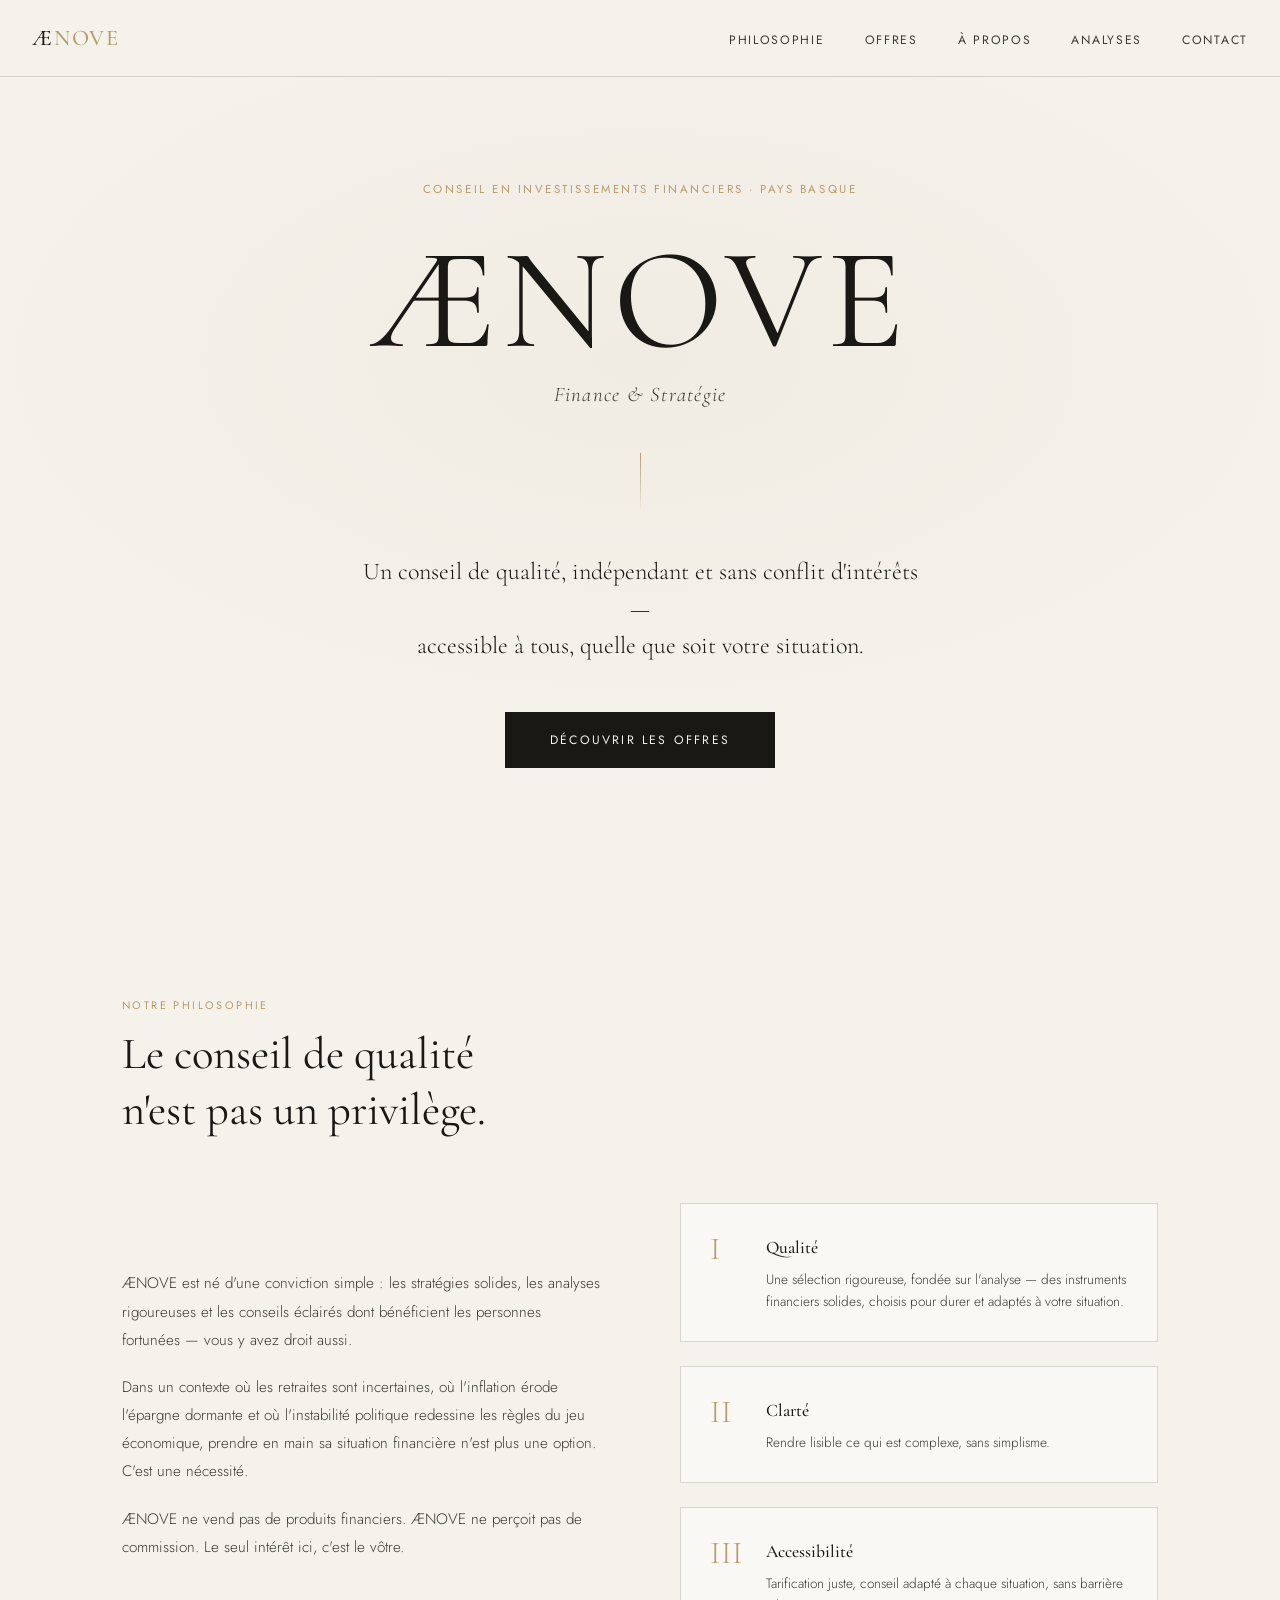
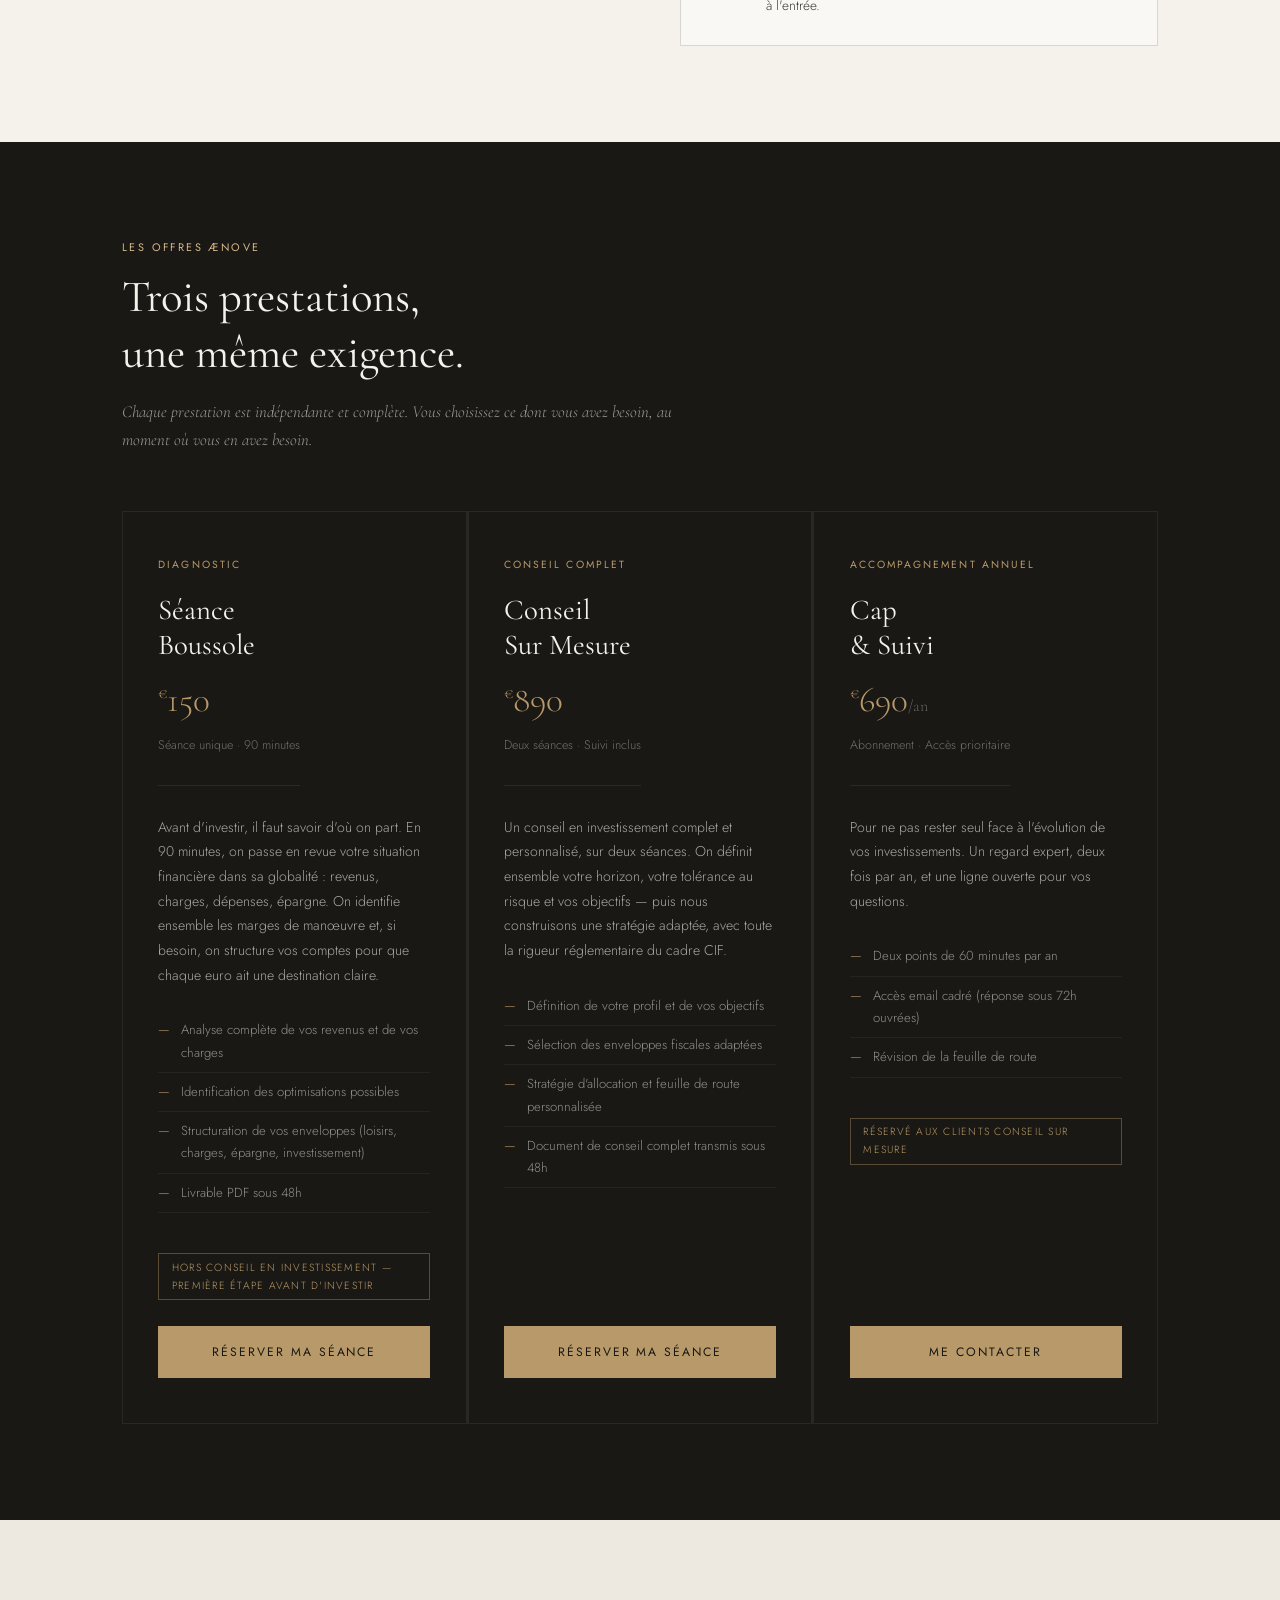
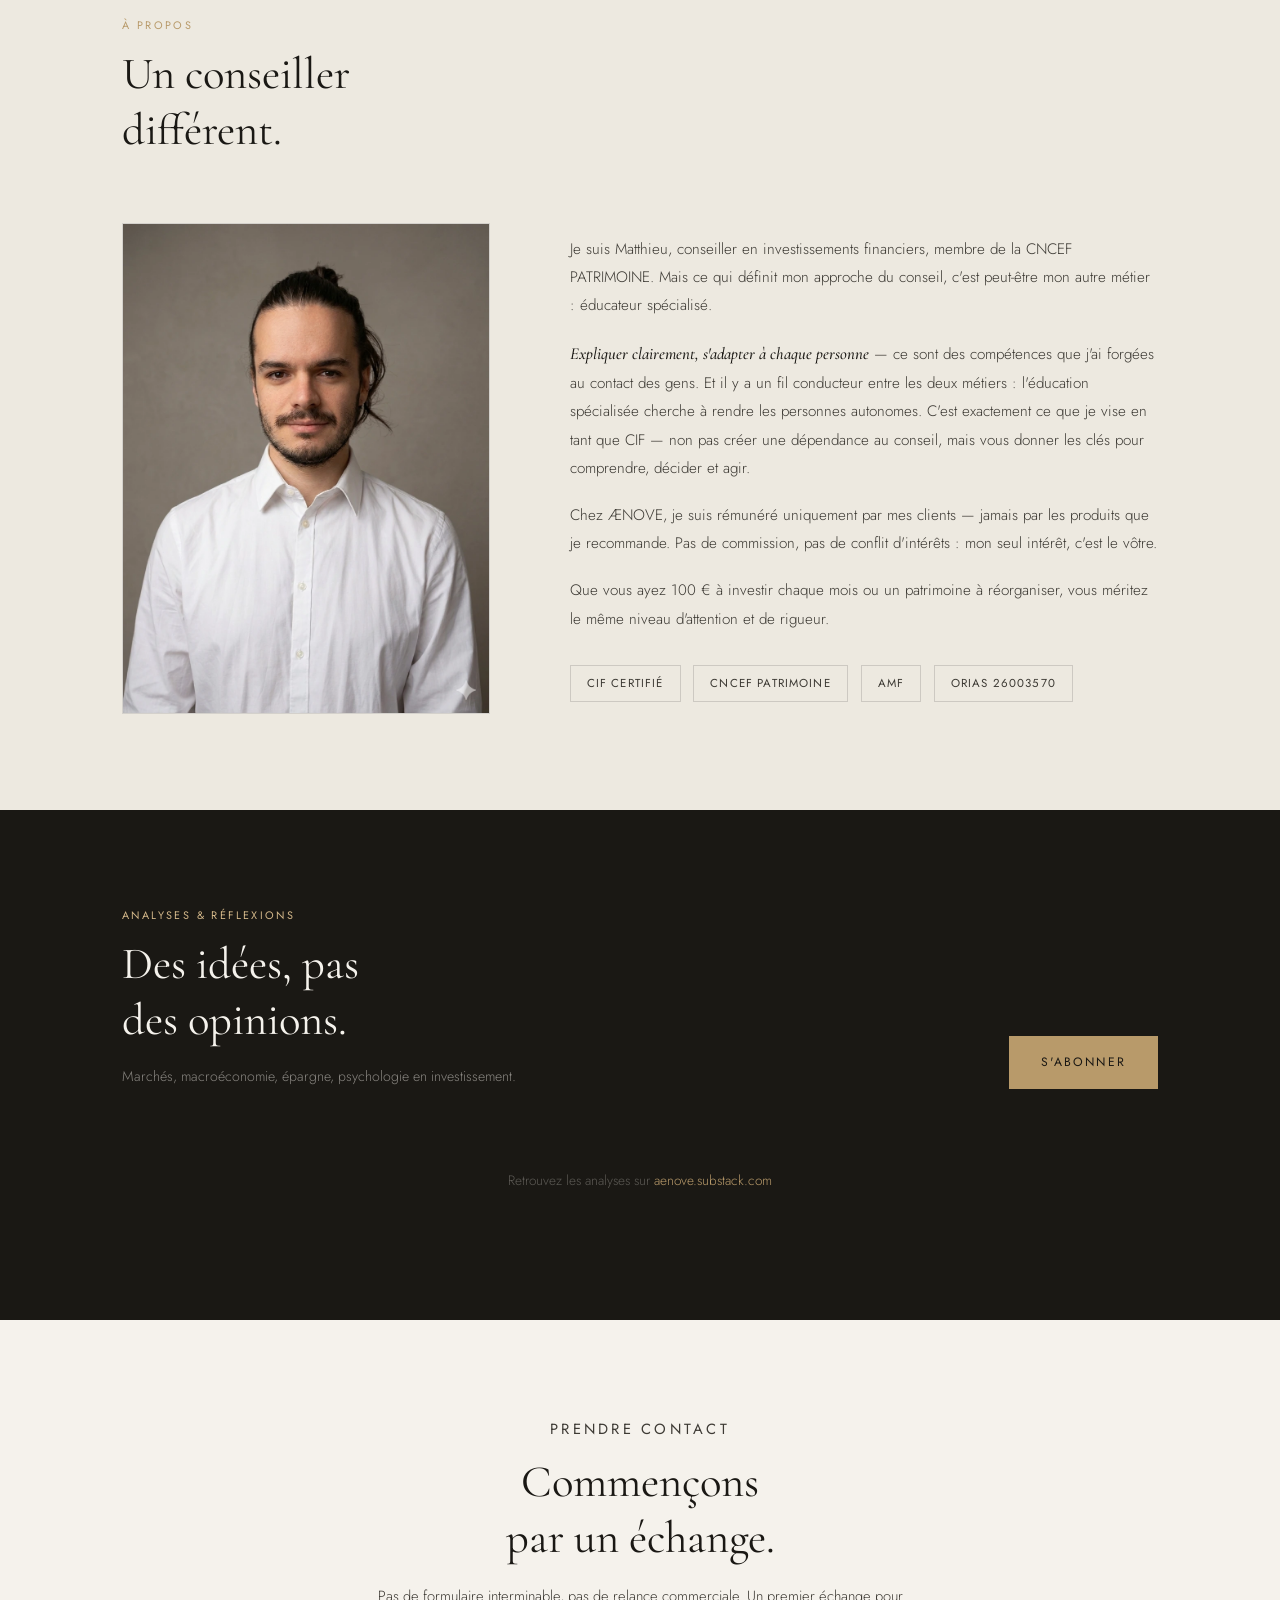
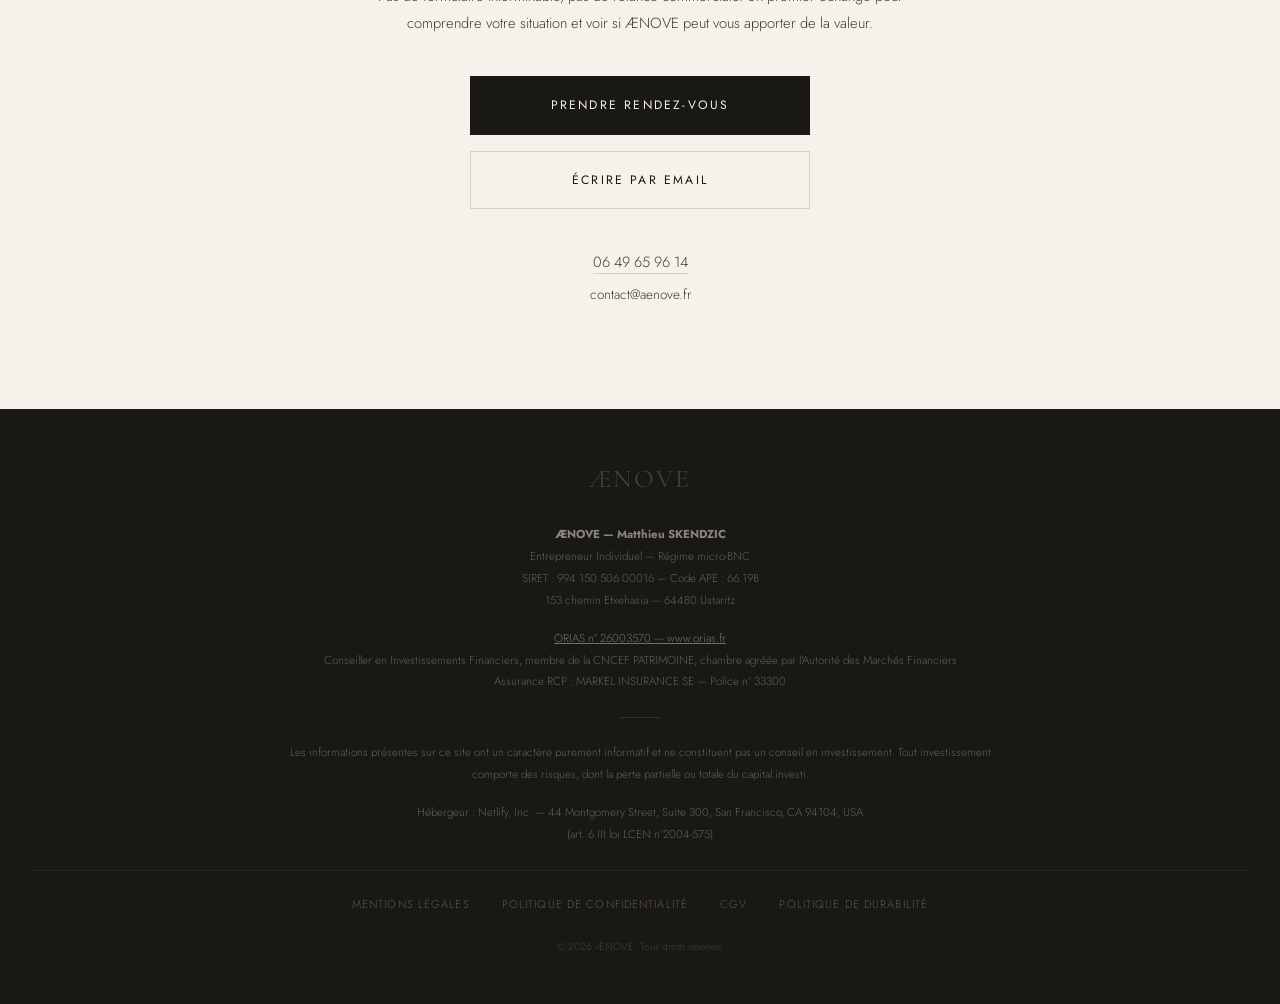
==== commit 8be397a7: "Add files via upload" ====
--- a/index.html
+++ b/index.html
@@ -114,7 +114,7 @@
         <div class="offre-card">
           <p class="offre-tag">Conseil complet</p>
           <h3 class="offre-name">Conseil<br>Sur Mesure</h3>
-          <div class="offre-price"><sup>€</sup>450</div>
+          <div class="offre-price"><sup>€</sup>890</div>
           <p class="offre-duration">Deux séances · Suivi inclus</p>
           <p class="offre-desc">Un conseil en investissement complet et personnalisé, sur deux séances. On définit ensemble votre horizon, votre tolérance au risque et vos objectifs — puis nous construisons une stratégie adaptée, avec toute la rigueur réglementaire du cadre CIF.</p>
           <ul class="offre-features">
@@ -129,7 +129,7 @@
         <div class="offre-card">
           <p class="offre-tag">Accompagnement annuel</p>
           <h3 class="offre-name">Cap<br>&amp; Suivi</h3>
-          <div class="offre-price"><sup>€</sup>400<span style="font-size:1rem;color:rgba(245,242,236,0.35)">/an</span></div>
+          <div class="offre-price"><sup>€</sup>690<span style="font-size:1rem;color:rgba(245,242,236,0.35)">/an</span></div>
           <p class="offre-duration">Abonnement · Accès prioritaire</p>
           <p class="offre-desc">Pour ne pas rester seul face à l'évolution de vos investissements. Un regard expert, deux fois par an, et une ligne ouverte pour vos questions.</p>
           <ul class="offre-features">
--- a/styles/home.css
+++ b/styles/home.css
@@ -266,6 +266,9 @@
     position: relative;
     overflow: hidden;
     transition: background var(--ease), border-color var(--ease);
+    display: flex;
+    flex-direction: column;
+    align-items: flex-start;
 }
 
 .offre-card::after {
@@ -698,3 +701,30 @@
         padding: 0.6rem 0.7rem;
     }
 }
+
+/* CTA des cartes d'offres */
+.offre-cta {
+    display: inline-block;
+    margin-top: auto;
+    align-self: stretch;
+    text-align: center;
+    font-family: var(--sans);
+    font-size: 0.76rem;
+    font-weight: 400;
+    letter-spacing: 0.16em;
+    text-transform: uppercase;
+    color: var(--ink);
+    background: var(--gold);
+    text-decoration: none;
+    padding: 1rem 1.5rem;
+    transition: background var(--ease), color var(--ease);
+}
+
+.offre-cta:hover {
+    background: var(--cream);
+    color: var(--ink);
+}
+
+.offre-badge {
+    margin-bottom: 1.6rem;
+}
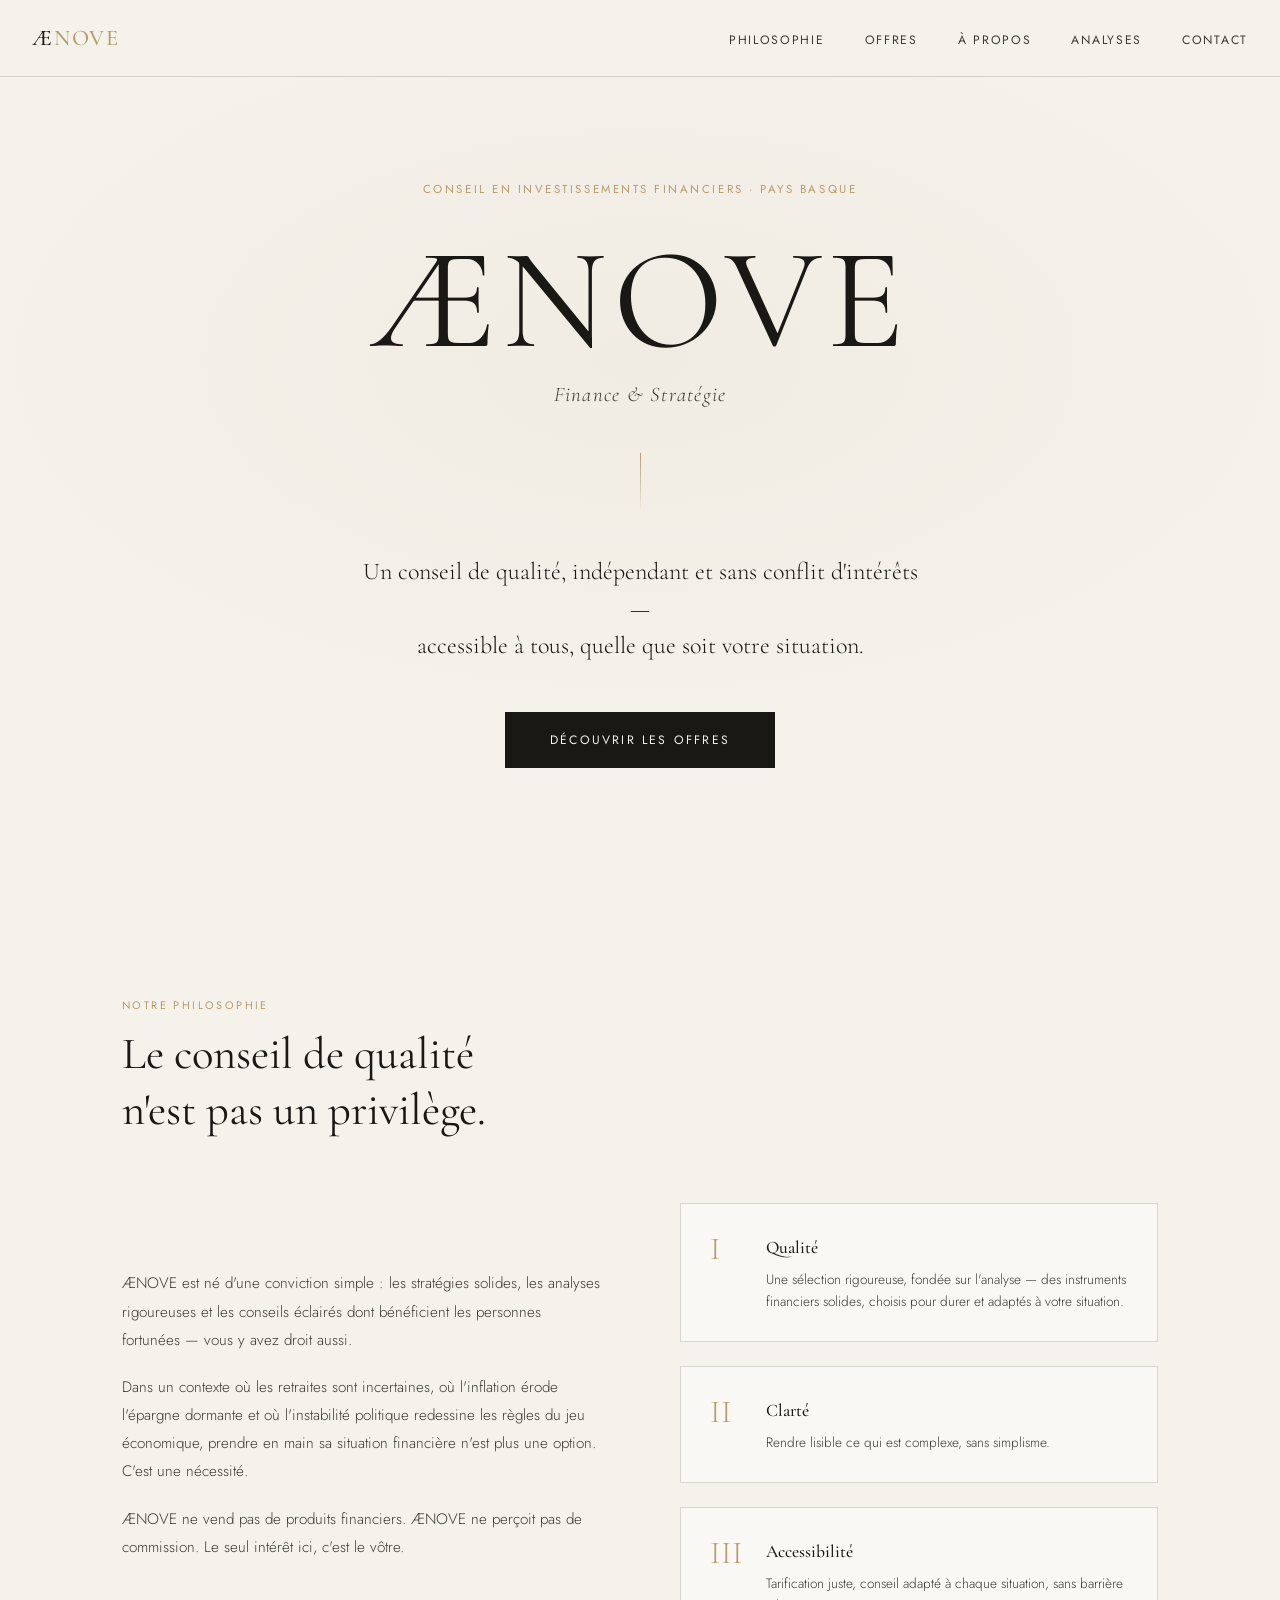
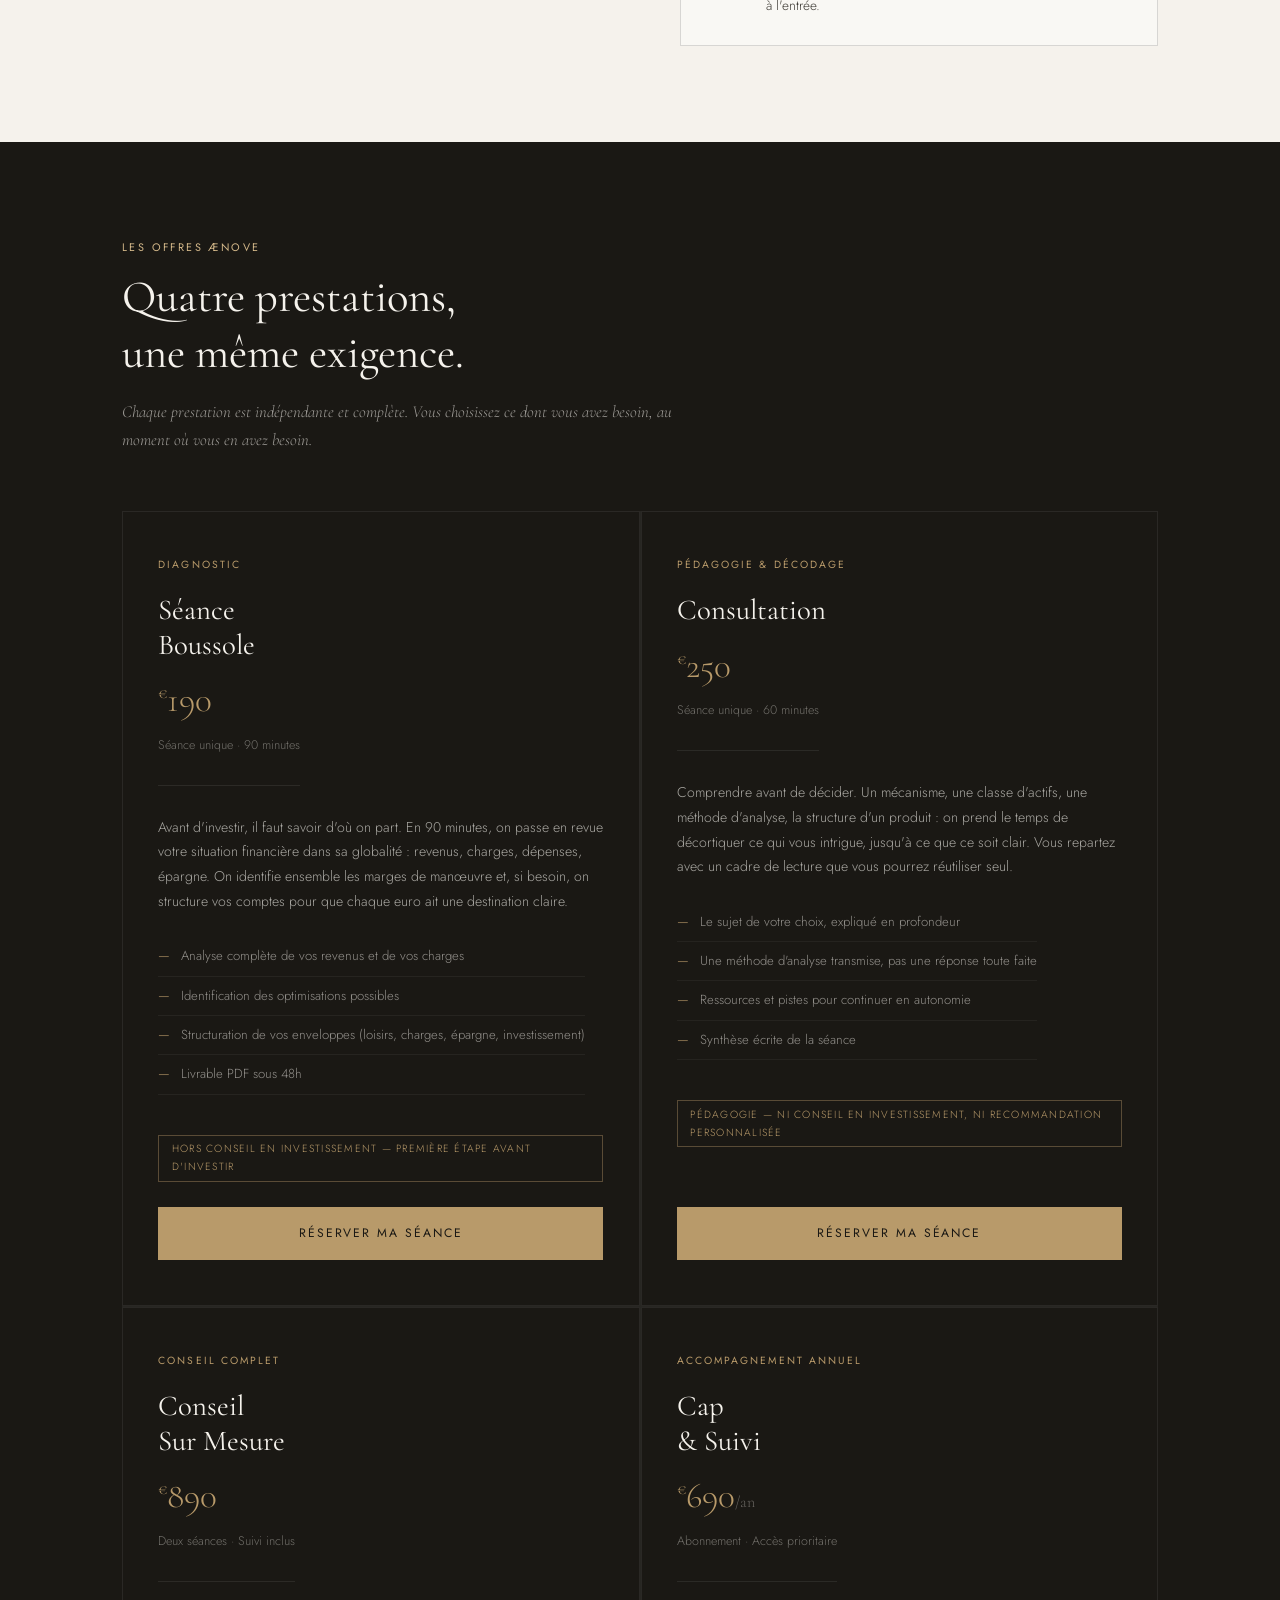
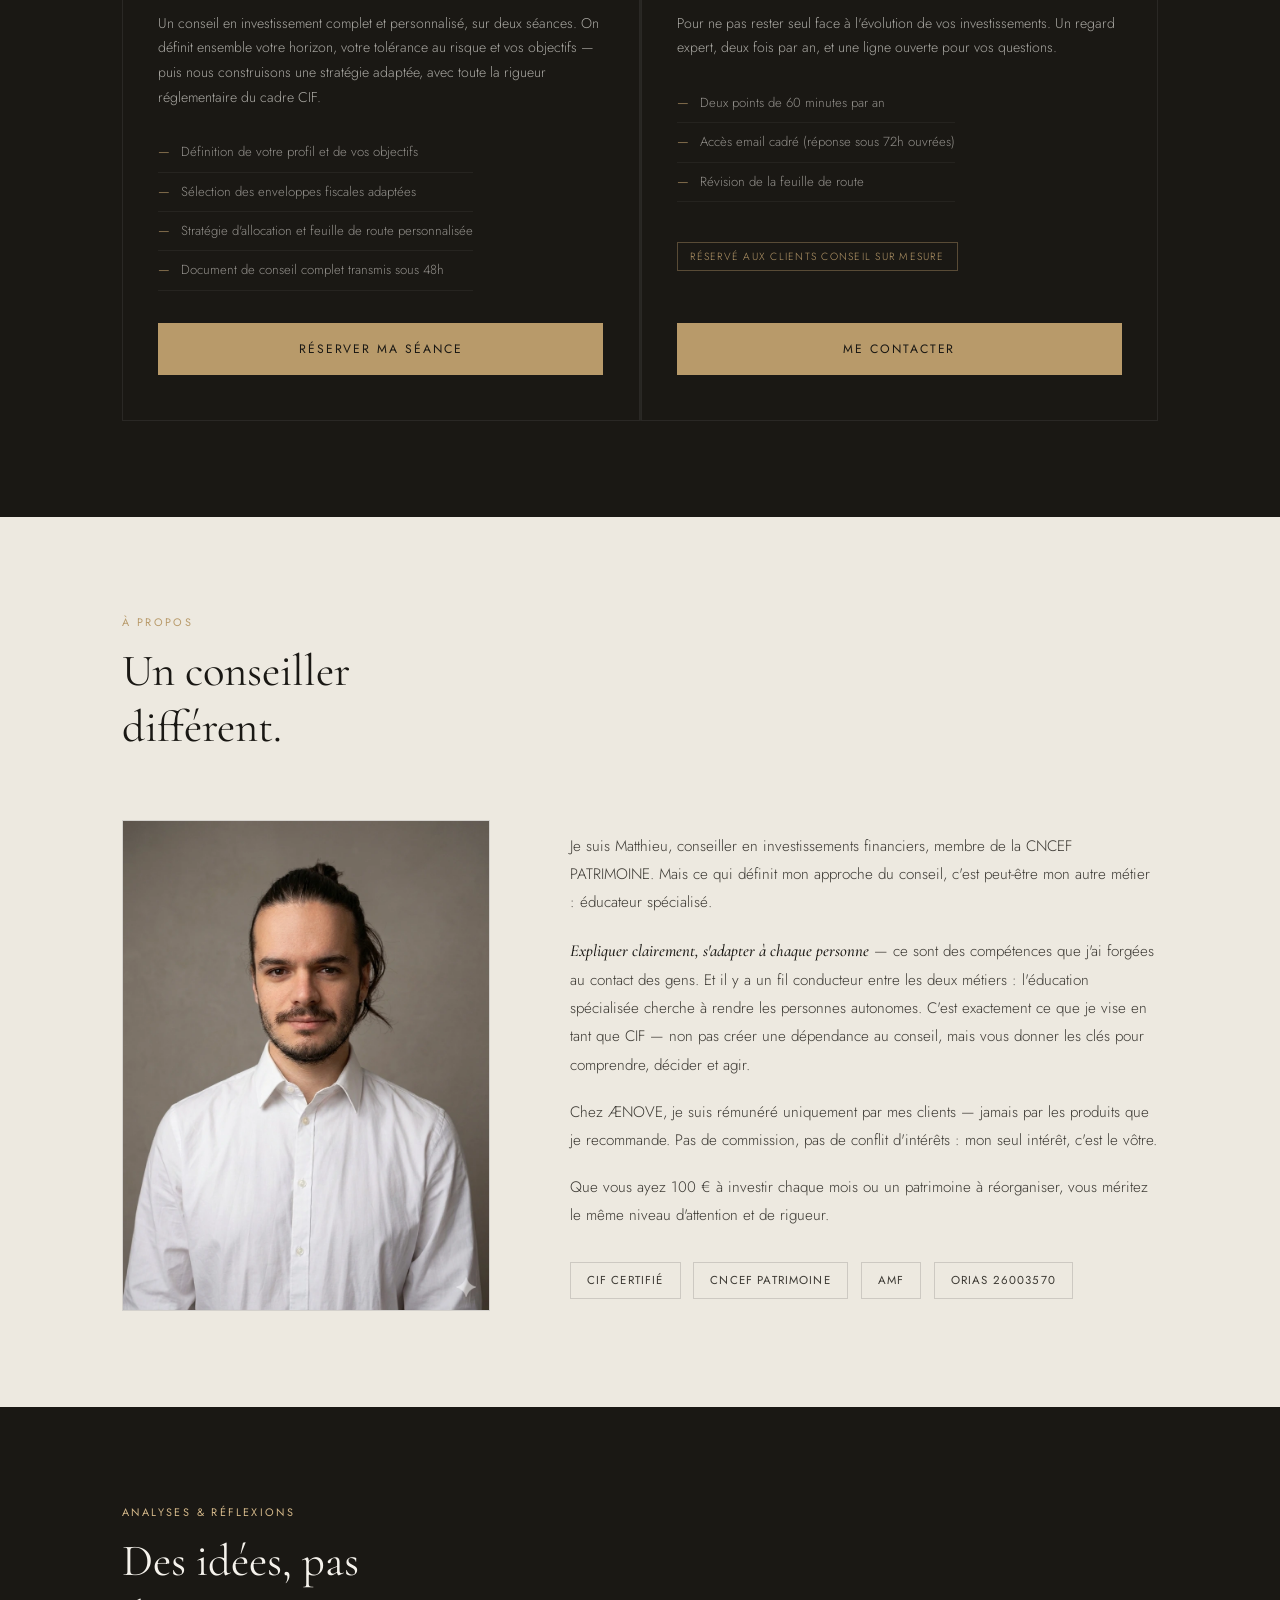
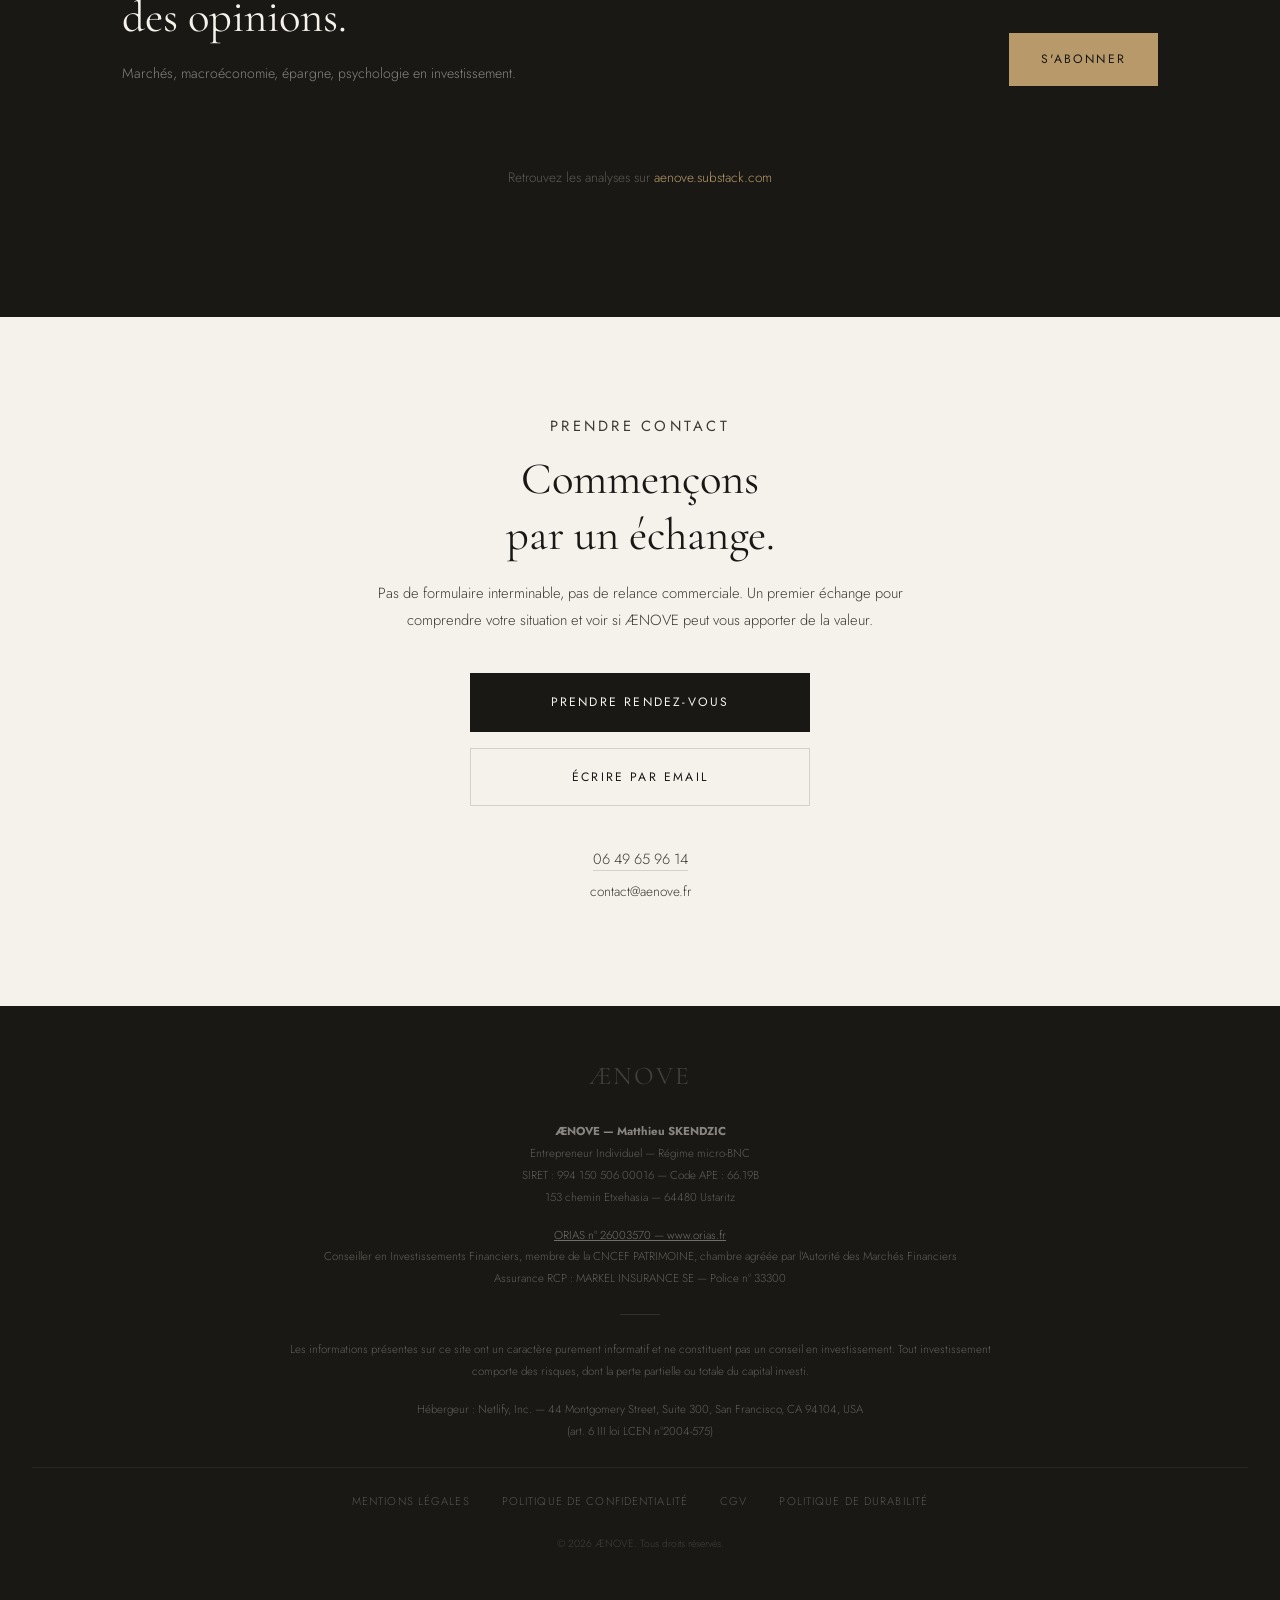
==== commit c37843ba: "Add files via upload" ====
--- a/index.html
+++ b/index.html
@@ -91,14 +91,14 @@
   <section id="offres">
     <div class="container">
       <p class="section-label">Les offres ÆNOVE</p>
-      <h2 class="section-title">Trois prestations,<br>une même exigence.</h2>
+      <h2 class="section-title">Quatre prestations,<br>une même exigence.</h2>
       <p class="section-lead">Chaque prestation est indépendante et complète. Vous choisissez ce dont vous avez besoin, au moment où vous en avez besoin.</p>
       <div class="offres-grid">
 
         <div class="offre-card">
           <p class="offre-tag">Diagnostic</p>
           <h3 class="offre-name">Séance<br>Boussole</h3>
-          <div class="offre-price"><sup>€</sup>150</div>
+          <div class="offre-price"><sup>€</sup>190</div>
           <p class="offre-duration">Séance unique · 90 minutes</p>
           <p class="offre-desc">Avant d'investir, il faut savoir d'où on part. En 90 minutes, on passe en revue votre situation financière dans sa globalité : revenus, charges, dépenses, épargne. On identifie ensemble les marges de manœuvre et, si besoin, on structure vos comptes pour que chaque euro ait une destination claire.</p>
           <ul class="offre-features">
@@ -108,6 +108,22 @@
             <li>Livrable PDF sous 48h</li>
           </ul>
           <span class="offre-badge">Hors conseil en investissement — première étape avant d'investir</span>
+          <a href="https://calendly.com/contact-aenove" target="_blank" rel="noopener" class="offre-cta">Réserver ma séance</a>
+        </div>
+
+        <div class="offre-card">
+          <p class="offre-tag">Pédagogie &amp; décodage</p>
+          <h3 class="offre-name">Consultation</h3>
+          <div class="offre-price"><sup>€</sup>250</div>
+          <p class="offre-duration">Séance unique · 60 minutes</p>
+          <p class="offre-desc">Comprendre avant de décider. Un mécanisme, une classe d'actifs, une méthode d'analyse, la structure d'un produit : on prend le temps de décortiquer ce qui vous intrigue, jusqu'à ce que ce soit clair. Vous repartez avec un cadre de lecture que vous pourrez réutiliser seul.</p>
+          <ul class="offre-features">
+            <li>Le sujet de votre choix, expliqué en profondeur</li>
+            <li>Une méthode d'analyse transmise, pas une réponse toute faite</li>
+            <li>Ressources et pistes pour continuer en autonomie</li>
+            <li>Synthèse écrite de la séance</li>
+          </ul>
+          <span class="offre-badge">Pédagogie — ni conseil en investissement, ni recommandation personnalisée</span>
           <a href="https://calendly.com/contact-aenove" target="_blank" rel="noopener" class="offre-cta">Réserver ma séance</a>
         </div>
 
--- a/styles/home.css
+++ b/styles/home.css
@@ -253,7 +253,7 @@
 
 .offres-grid {
     display: grid;
-    grid-template-columns: repeat(3, 1fr);
+    grid-template-columns: repeat(2, 1fr);
     gap: 1px;
     margin-top: 3.5rem;
     background: rgba(255, 255, 255, 0.06);
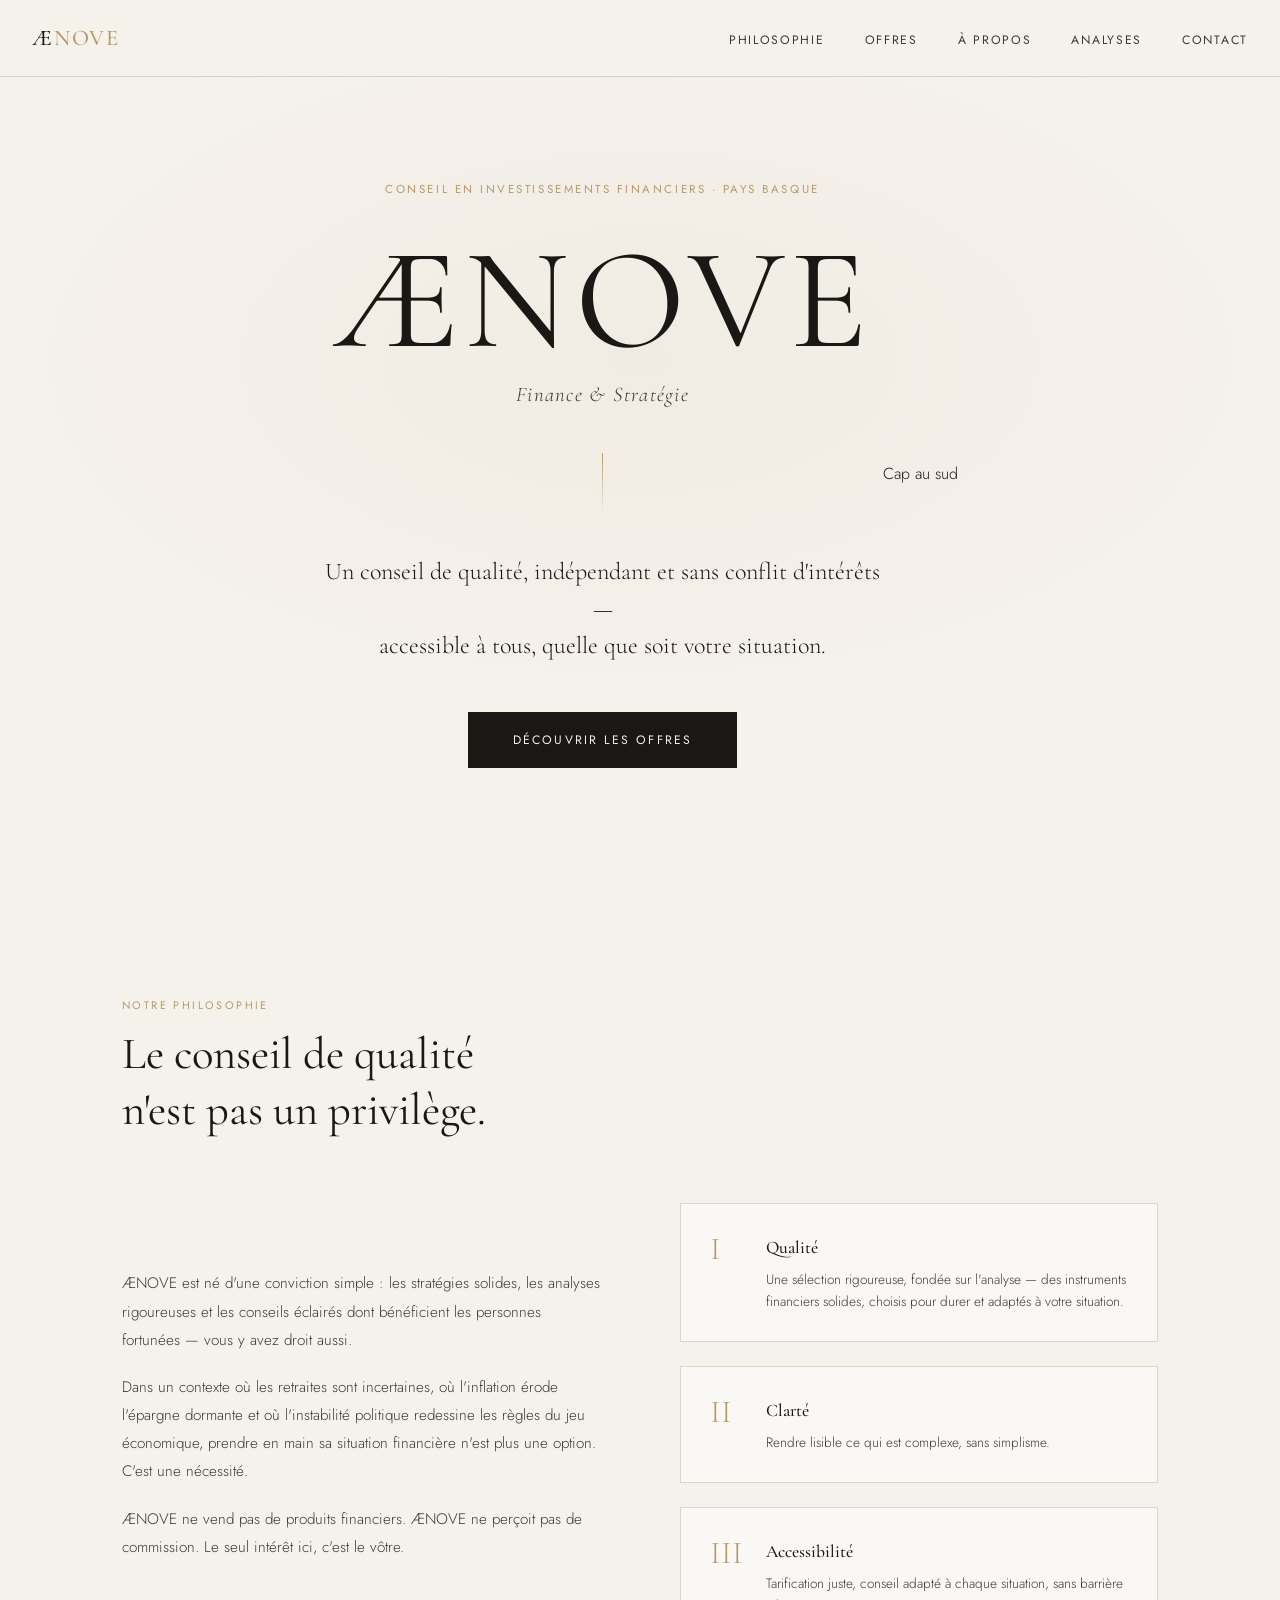
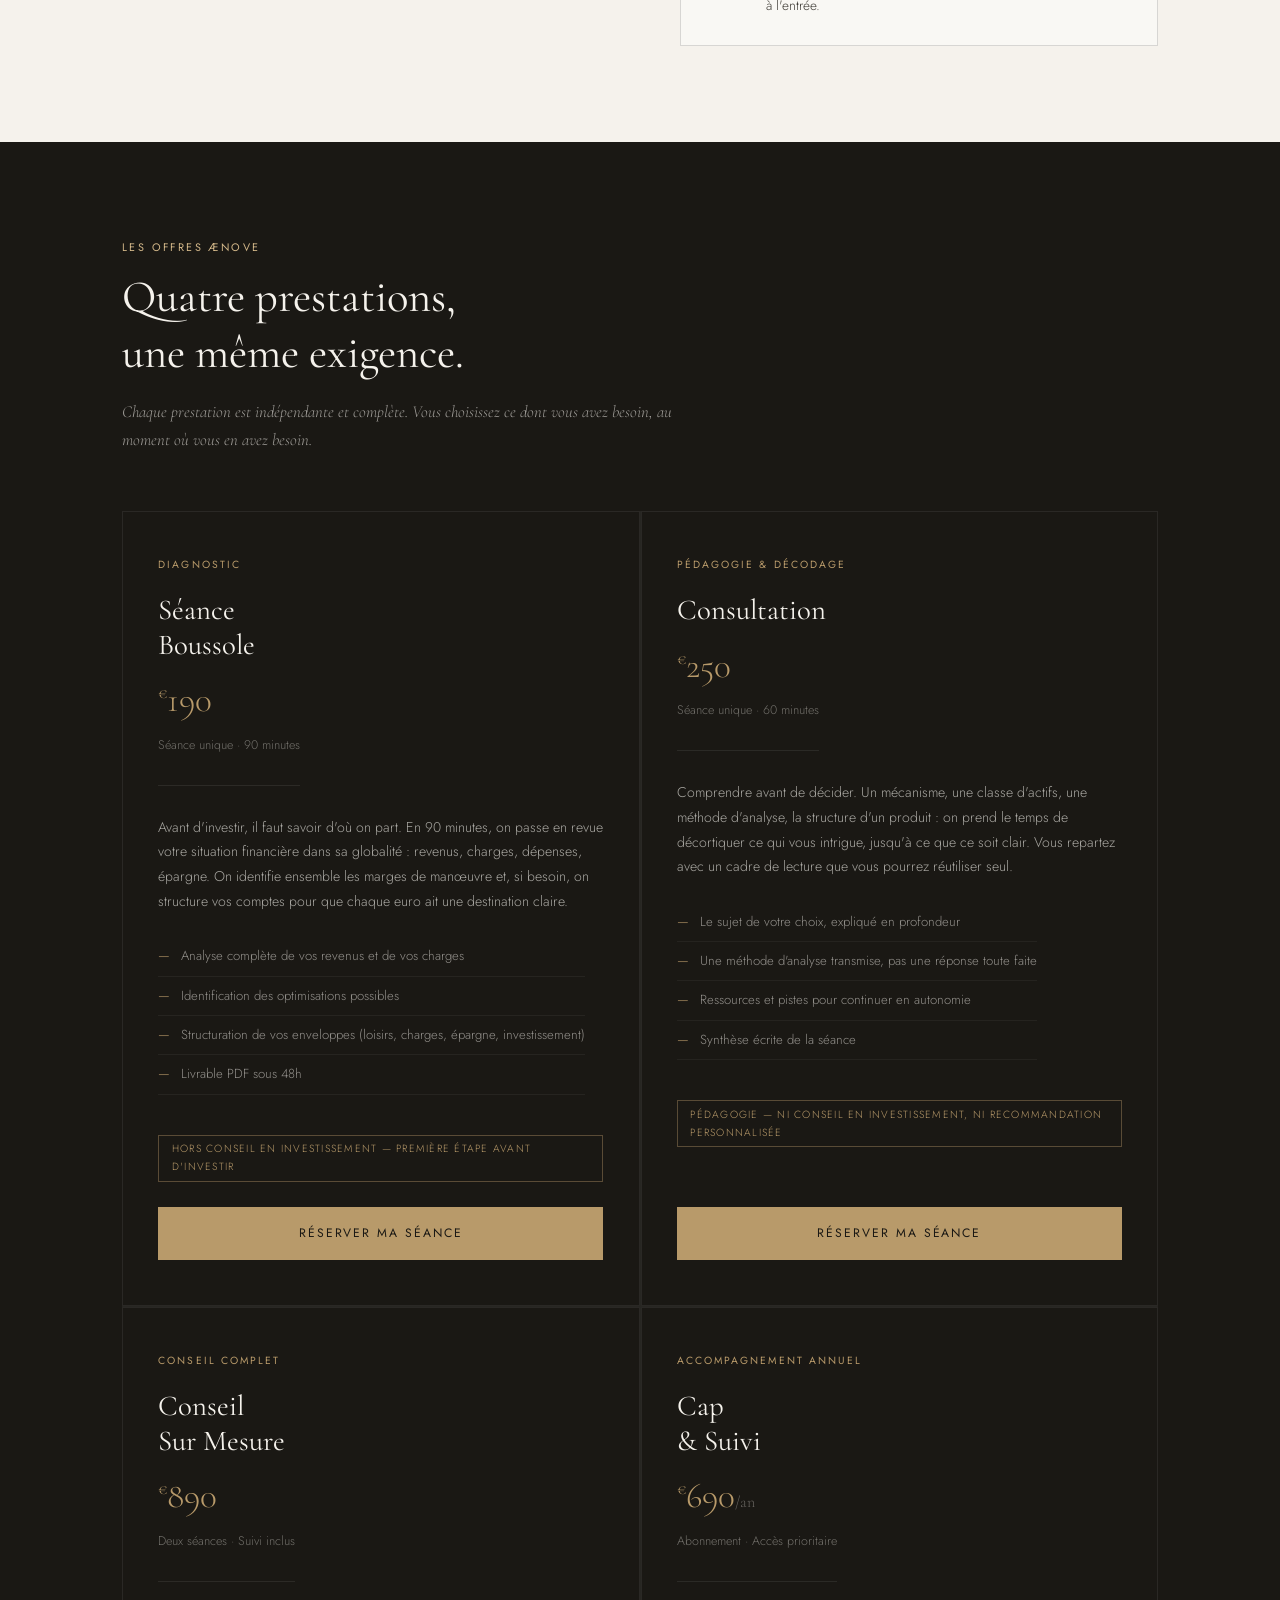
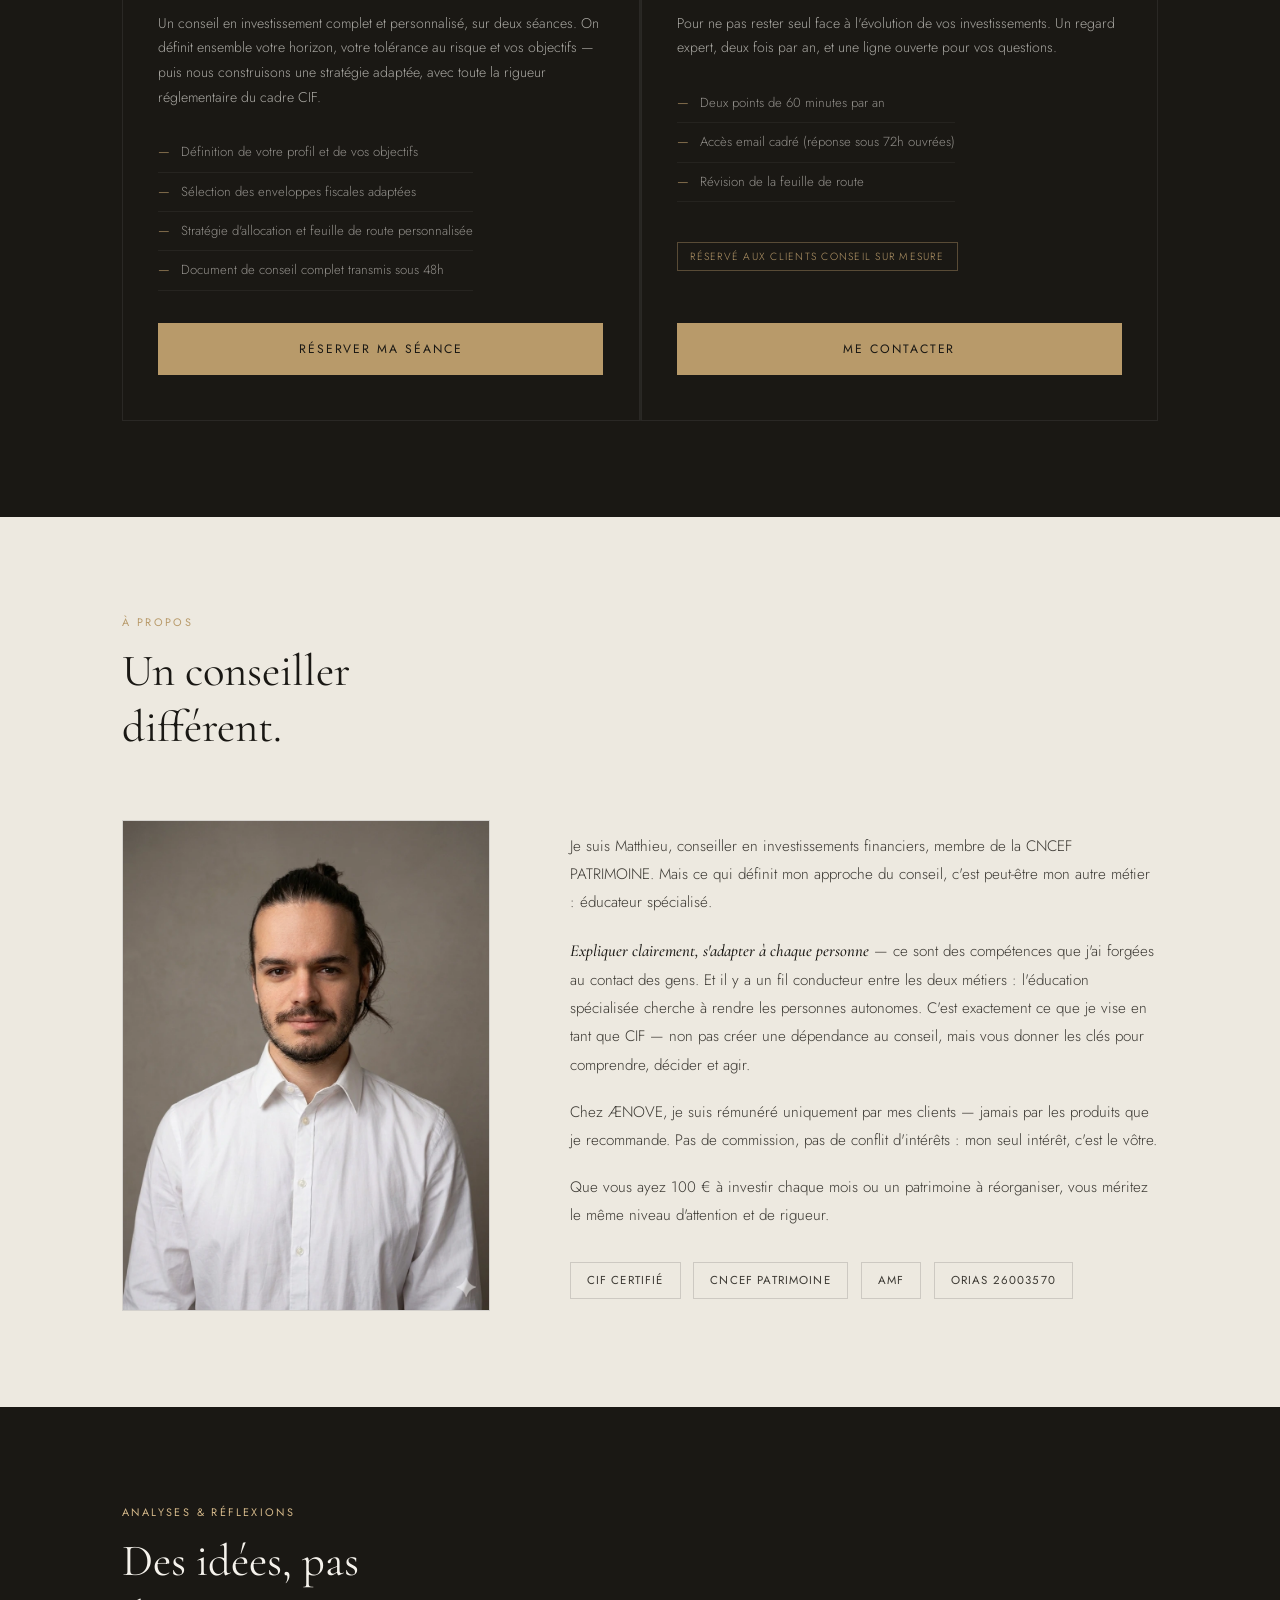
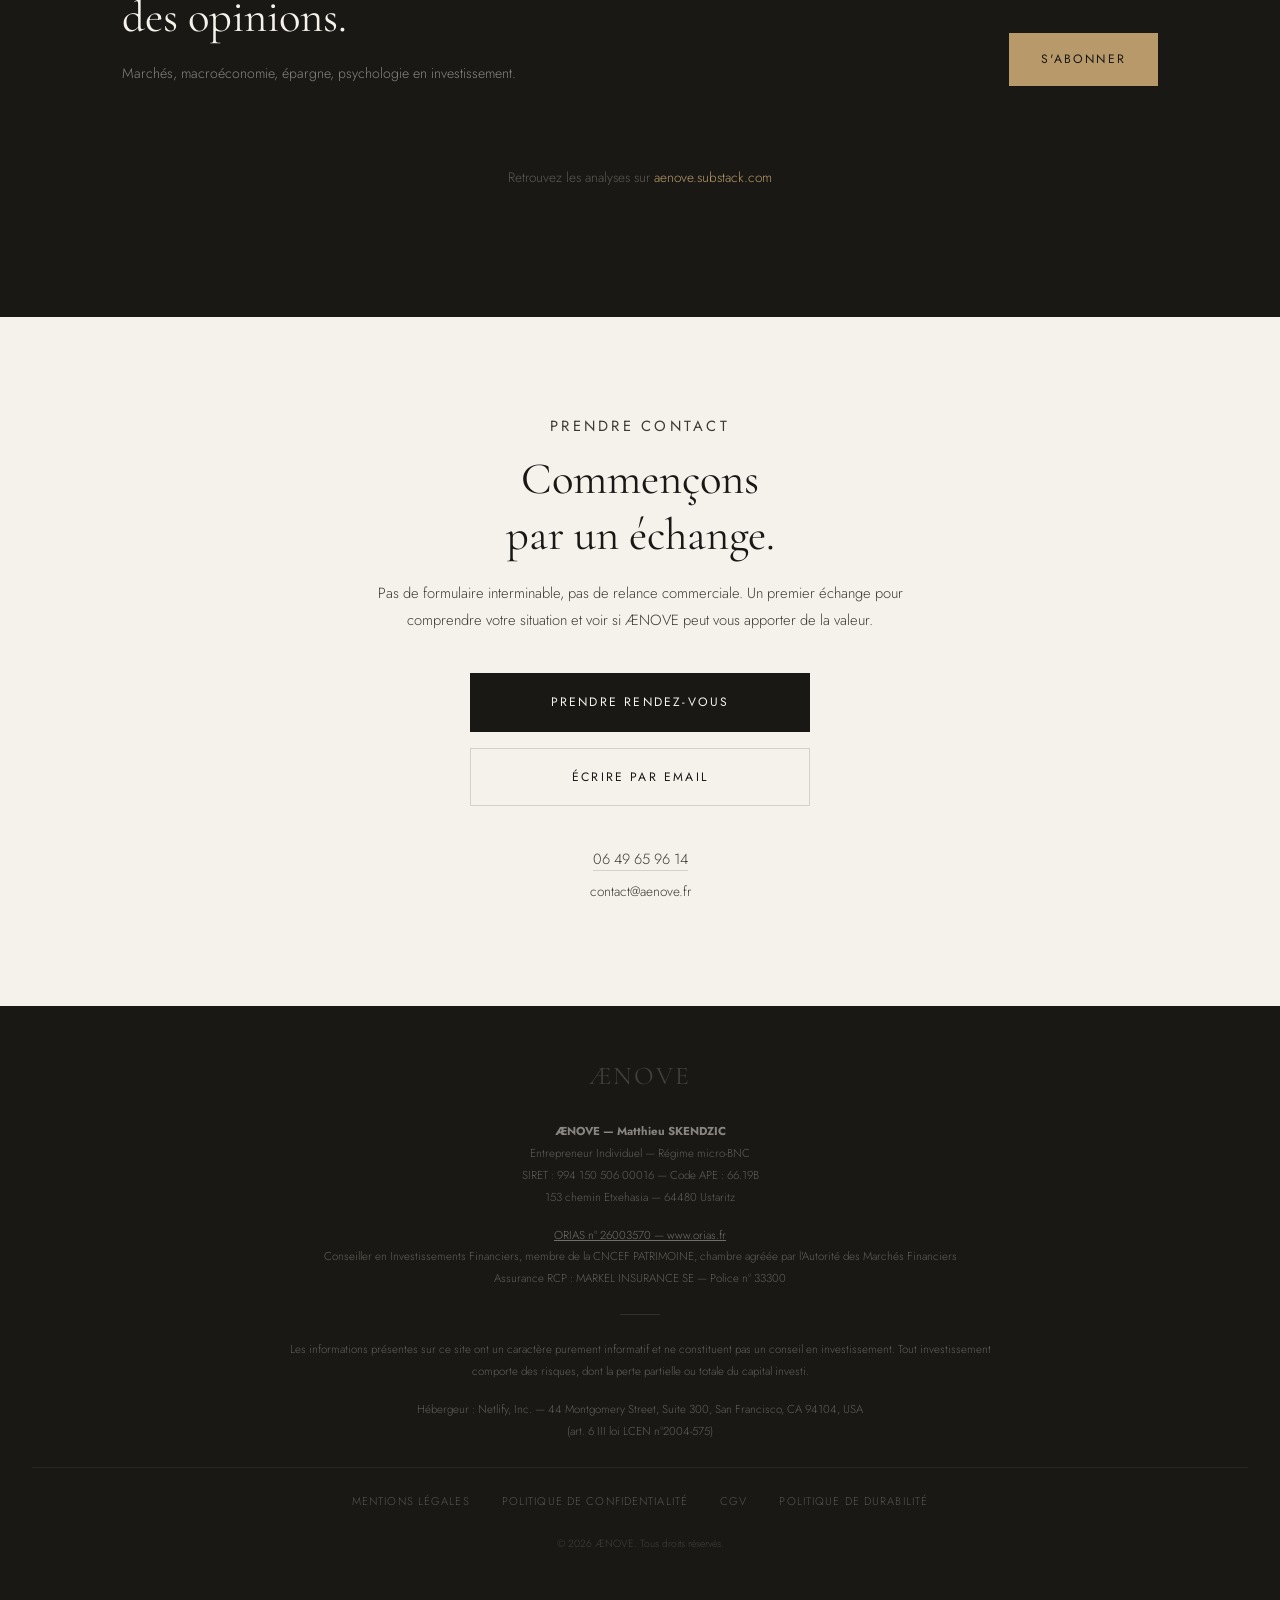
==== commit 7fb677d2: "Add files via upload" ====
--- a/index.html
+++ b/index.html
@@ -15,9 +15,14 @@
   <link rel="stylesheet" href="styles/nav.css" />
   <link rel="stylesheet" href="styles/footer.css" />
   <link rel="stylesheet" href="styles/home.css" />
+  <link rel="stylesheet" href="styles/premium.css" />
   <script defer src="scripts/popup.js"></script>
+  <script defer src="scripts/premium.js"></script>
 </head>
 <body>
+
+  <div class="progress" aria-hidden="true"></div>
+  <div class="grain" aria-hidden="true"></div>
 
   <!-- NAV -->
   <nav>
@@ -36,7 +41,73 @@
 
   <!-- HERO -->
   <section id="hero">
-    <div>
+
+    <!-- Rose des vents — l'instrument de navigation, gravé en trois plans -->
+    <div class="rose-stage" aria-hidden="true">
+      <div class="rose-depth">
+
+        <div class="rose-layer rose-far">
+          <svg viewBox="-20 -20 440 440" xmlns="http://www.w3.org/2000/svg" fill="none">
+            <circle class="rose-draw" cx="200" cy="200" r="178" stroke="var(--gold)" stroke-width="0.6" opacity="0.30"/>
+            <g class="rose-ring">
+              <circle class="rose-draw" cx="200" cy="200" r="166" stroke="var(--gold)" stroke-width="0.6" opacity="0.35"/>
+              <circle class="rose-draw" cx="200" cy="200" r="152" stroke="var(--gold)" stroke-width="0.6" opacity="0.35"/>
+            </g>
+            <g class="rose-fade"><g class="rose-ticks" id="rose-ticks"></g></g>
+          </svg>
+        </div>
+
+        <div class="rose-layer rose-mid">
+          <svg viewBox="-20 -20 440 440" xmlns="http://www.w3.org/2000/svg">
+            <g class="rose-fade">
+              <!-- Points secondaires -->
+              <g fill="var(--gold)" opacity="0.13">
+                <polygon points="263.6,136.4 218,200 200,200 200,182"/>
+                <polygon points="263.6,263.6 200,218 200,200 218,200"/>
+                <polygon points="136.4,263.6 182,200 200,200 200,218"/>
+                <polygon points="136.4,136.4 200,182 200,200 182,200"/>
+              </g>
+              <!-- Points cardinaux : deux versants, l'un dans l'ombre -->
+              <g>
+                <polygon points="200,62 217,183 200,200" fill="var(--gold)" opacity="0.30"/>
+                <polygon points="200,62 183,183 200,200" fill="var(--ink)" opacity="0.13"/>
+                <polygon points="338,200 217,217 200,200" fill="var(--gold)" opacity="0.30"/>
+                <polygon points="338,200 217,183 200,200" fill="var(--ink)" opacity="0.13"/>
+                <polygon points="200,338 183,217 200,200" fill="var(--gold)" opacity="0.30"/>
+                <polygon points="200,338 217,217 200,200" fill="var(--ink)" opacity="0.13"/>
+                <polygon points="62,200 183,183 200,200" fill="var(--gold)" opacity="0.30"/>
+                <polygon points="62,200 183,217 200,200" fill="var(--ink)" opacity="0.13"/>
+              </g>
+              <g stroke="var(--gold)" stroke-width="0.5" opacity="0.45" fill="none">
+                <polygon points="200,62 217,183 200,200 183,183"/>
+                <polygon points="338,200 217,217 200,200 217,183"/>
+                <polygon points="200,338 183,217 200,200 217,217"/>
+                <polygon points="62,200 183,183 200,200 183,217"/>
+              </g>
+            </g>
+          </svg>
+        </div>
+
+        <div class="rose-layer rose-near">
+          <svg viewBox="-20 -20 440 440" xmlns="http://www.w3.org/2000/svg">
+            <g class="rose-fade">
+              <circle cx="200" cy="200" r="26" fill="none" stroke="var(--gold)" stroke-width="0.7" opacity="0.5"/>
+              <circle cx="200" cy="200" r="2.5" fill="var(--gold)" opacity="0.7"/>
+              <g font-family="Cormorant Garamond, Georgia, serif" font-size="19"
+                 fill="var(--gold)" opacity="0.55" text-anchor="middle">
+                <text x="200" y="-2">N</text>
+                <text x="406" y="207">E</text>
+                <text x="200" y="415">S</text>
+                <text x="-6" y="207">O</text>
+              </g>
+            </g>
+          </svg>
+        </div>
+
+      </div>
+    </div>
+
+    <div class="hero-inner">
       <p class="hero-eyebrow">Conseil en Investissements Financiers · Pays Basque</p>
       <h1 class="hero-logo">ÆNOVE</h1>
       <p class="hero-subtitle">Finance &amp; Stratégie</p>
@@ -47,20 +118,25 @@
       </p>
       <a href="#offres" class="hero-cta">Découvrir les offres</a>
     </div>
+
+    <div class="scroll-hint" aria-hidden="true">
+      Cap au sud
+      <span></span>
+    </div>
   </section>
 
   <!-- PHILOSOPHIE -->
   <section id="philosophie">
     <div class="container">
       <p class="section-label">Notre philosophie</p>
-      <h2 class="section-title">Le conseil de qualité<br>n'est pas un privilège.</h2>
+      <h2 class="section-title" data-reveal>Le conseil de qualité<br>n'est pas un privilège.</h2>
       <div class="philo-grid">
-        <div class="philo-text">
+        <div class="philo-text" data-reveal>
           <p>ÆNOVE est né d'une conviction simple : les stratégies solides, les analyses rigoureuses et les conseils éclairés dont bénéficient les personnes fortunées — vous y avez droit aussi.</p>
           <p>Dans un contexte où les retraites sont incertaines, où l'inflation érode l'épargne dormante et où l'instabilité politique redessine les règles du jeu économique, prendre en main sa situation financière n'est plus une option. C'est une nécessité.</p>
           <p>ÆNOVE ne vend pas de produits financiers. ÆNOVE ne perçoit pas de commission. Le seul intérêt ici, c'est le vôtre.</p>
         </div>
-        <div class="philo-pillars">
+        <div class="philo-pillars" data-reveal>
           <div class="pillar">
             <div class="pillar-num">I</div>
             <div>
@@ -91,11 +167,11 @@
   <section id="offres">
     <div class="container">
       <p class="section-label">Les offres ÆNOVE</p>
-      <h2 class="section-title">Quatre prestations,<br>une même exigence.</h2>
-      <p class="section-lead">Chaque prestation est indépendante et complète. Vous choisissez ce dont vous avez besoin, au moment où vous en avez besoin.</p>
+      <h2 class="section-title" data-reveal>Quatre prestations,<br>une même exigence.</h2>
+      <p class="section-lead" data-reveal data-delay="1">Chaque prestation est indépendante et complète. Vous choisissez ce dont vous avez besoin, au moment où vous en avez besoin.</p>
       <div class="offres-grid">
 
-        <div class="offre-card">
+        <div class="offre-card" data-reveal data-delay="1">
           <p class="offre-tag">Diagnostic</p>
           <h3 class="offre-name">Séance<br>Boussole</h3>
           <div class="offre-price"><sup>€</sup>190</div>
@@ -111,7 +187,7 @@
           <a href="https://calendly.com/contact-aenove" target="_blank" rel="noopener" class="offre-cta">Réserver ma séance</a>
         </div>
 
-        <div class="offre-card">
+        <div class="offre-card" data-reveal data-delay="2">
           <p class="offre-tag">Pédagogie &amp; décodage</p>
           <h3 class="offre-name">Consultation</h3>
           <div class="offre-price"><sup>€</sup>250</div>
@@ -127,7 +203,7 @@
           <a href="https://calendly.com/contact-aenove" target="_blank" rel="noopener" class="offre-cta">Réserver ma séance</a>
         </div>
 
-        <div class="offre-card">
+        <div class="offre-card" data-reveal data-delay="3">
           <p class="offre-tag">Conseil complet</p>
           <h3 class="offre-name">Conseil<br>Sur Mesure</h3>
           <div class="offre-price"><sup>€</sup>890</div>
@@ -142,7 +218,7 @@
           <a href="https://calendly.com/contact-aenove" target="_blank" rel="noopener" class="offre-cta">Réserver ma séance</a>
         </div>
 
-        <div class="offre-card">
+        <div class="offre-card" data-reveal data-delay="4">
           <p class="offre-tag">Accompagnement annuel</p>
           <h3 class="offre-name">Cap<br>&amp; Suivi</h3>
           <div class="offre-price"><sup>€</sup>690<span style="font-size:1rem;color:rgba(245,242,236,0.35)">/an</span></div>
@@ -165,12 +241,12 @@
   <section id="matthieu">
     <div class="container">
       <p class="section-label">À propos</p>
-      <h2 class="section-title">Un conseiller<br>différent.</h2>
+      <h2 class="section-title" data-reveal>Un conseiller<br>différent.</h2>
       <div class="matthieu-grid">
-        <div class="matthieu-portrait" style="padding:0; overflow:hidden;">
+        <div class="matthieu-portrait" data-reveal style="padding:0; overflow:hidden;">
             <img src="photo.webp" alt="Matthieu Skendzic — ÆNOVE" style="width: 100%; height: 100%; object-fit: cover; object-position: center top;">
         </div>
-        <div class="matthieu-content">
+        <div class="matthieu-content" data-reveal>
           <p>Je suis Matthieu, conseiller en investissements financiers, membre de la CNCEF PATRIMOINE. Mais ce qui définit mon approche du conseil, c'est peut-être mon autre métier : éducateur spécialisé.</p>
           <p><em>Expliquer clairement, s'adapter à chaque personne</em> — ce sont des compétences que j'ai forgées au contact des gens. Et il y a un fil conducteur entre les deux métiers : l'éducation spécialisée cherche à rendre les personnes autonomes. C'est exactement ce que je vise en tant que CIF — non pas créer une dépendance au conseil, mais vous donner les clés pour comprendre, décider et agir.</p>
           <p>Chez ÆNOVE, je suis rémunéré uniquement par mes clients — jamais par les produits que je recommande. Pas de commission, pas de conflit d'intérêts : mon seul intérêt, c'est le vôtre.</p>
@@ -194,7 +270,7 @@
       <div style="display:flex; justify-content:space-between; align-items:flex-end; margin-bottom:3rem; flex-wrap:wrap; gap:1rem;">
         <div>
           <p class="section-label" style="color: var(--gold-light);">Analyses &amp; Réflexions</p>
-          <h2 class="section-title" style="color: var(--cream);">Des idées, pas<br>des opinions.</h2>
+          <h2 class="section-title" data-reveal style="color: var(--cream);">Des idées, pas<br>des opinions.</h2>
           <p style="font-family:var(--sans); font-size:0.88rem; color:rgba(245,242,236,0.5); margin-top:0.5rem;">
             Marchés, macroéconomie, épargne, psychologie en investissement.
           </p>
@@ -340,13 +416,13 @@
     <div class="container">
       <div class="contact-inner">
         <p class="section-label">Prendre contact</p>
-        <h2 class="section-title">Commençons<br>par un échange.</h2>
+        <h2 class="section-title" data-reveal>Commençons<br>par un échange.</h2>
         <p>Pas de formulaire interminable, pas de relance commerciale. Un premier échange pour comprendre votre situation et voir si ÆNOVE peut vous apporter de la valeur.</p>
-        <div class="contact-actions">
+        <div class="contact-actions" data-reveal>
           <a href="https://calendly.com/contact-aenove" target="_blank" rel="noopener" class="btn-primary">Prendre rendez-vous</a>
           <a href="mailto:contact@aenove.fr" id="btn-email" class="btn-secondary">Écrire par email</a>
         </div>
-        <div class="contact-details">
+        <div class="contact-details" data-reveal>
           <p><a href="tel:+33649659614">06 49 65 96 14</a></p>
           <p style="font-family:var(--sans);font-size:0.85rem;color:var(--ink-soft);">contact&#64;aenove.fr</p>
         </div>
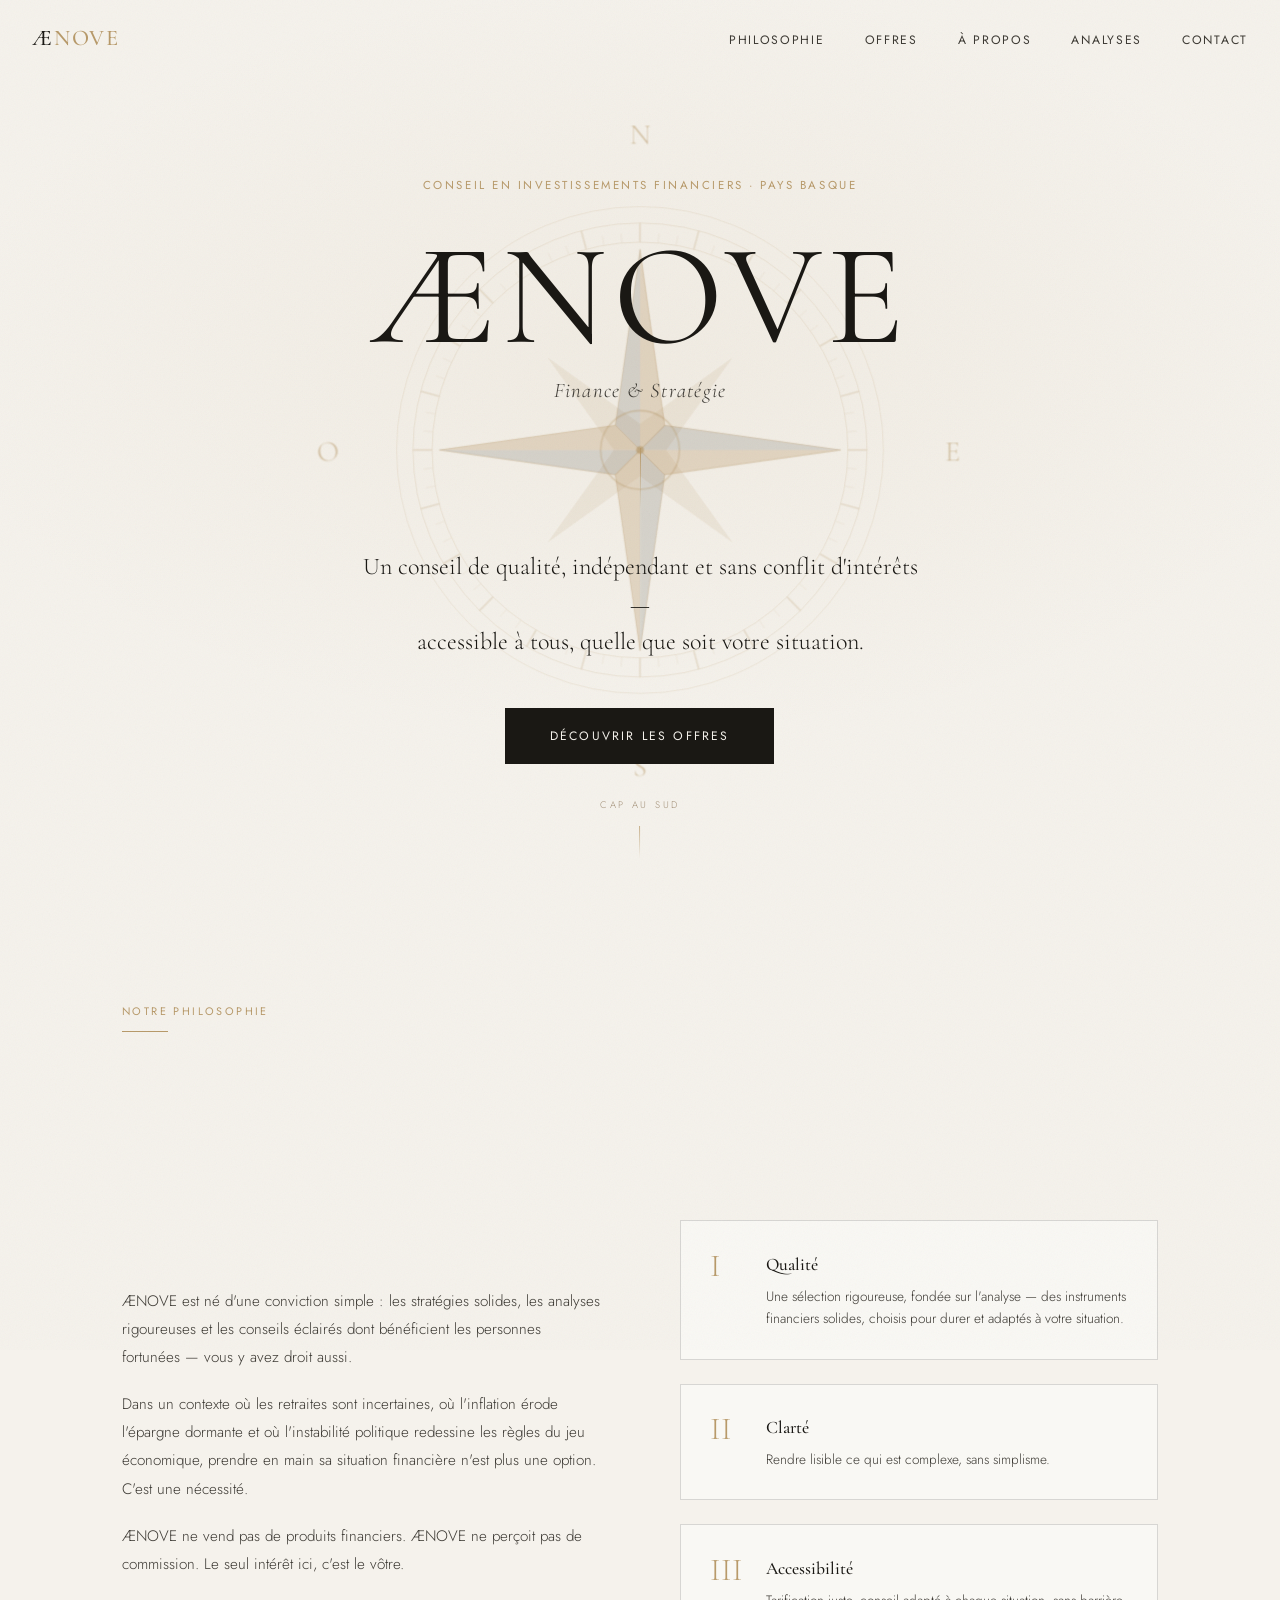
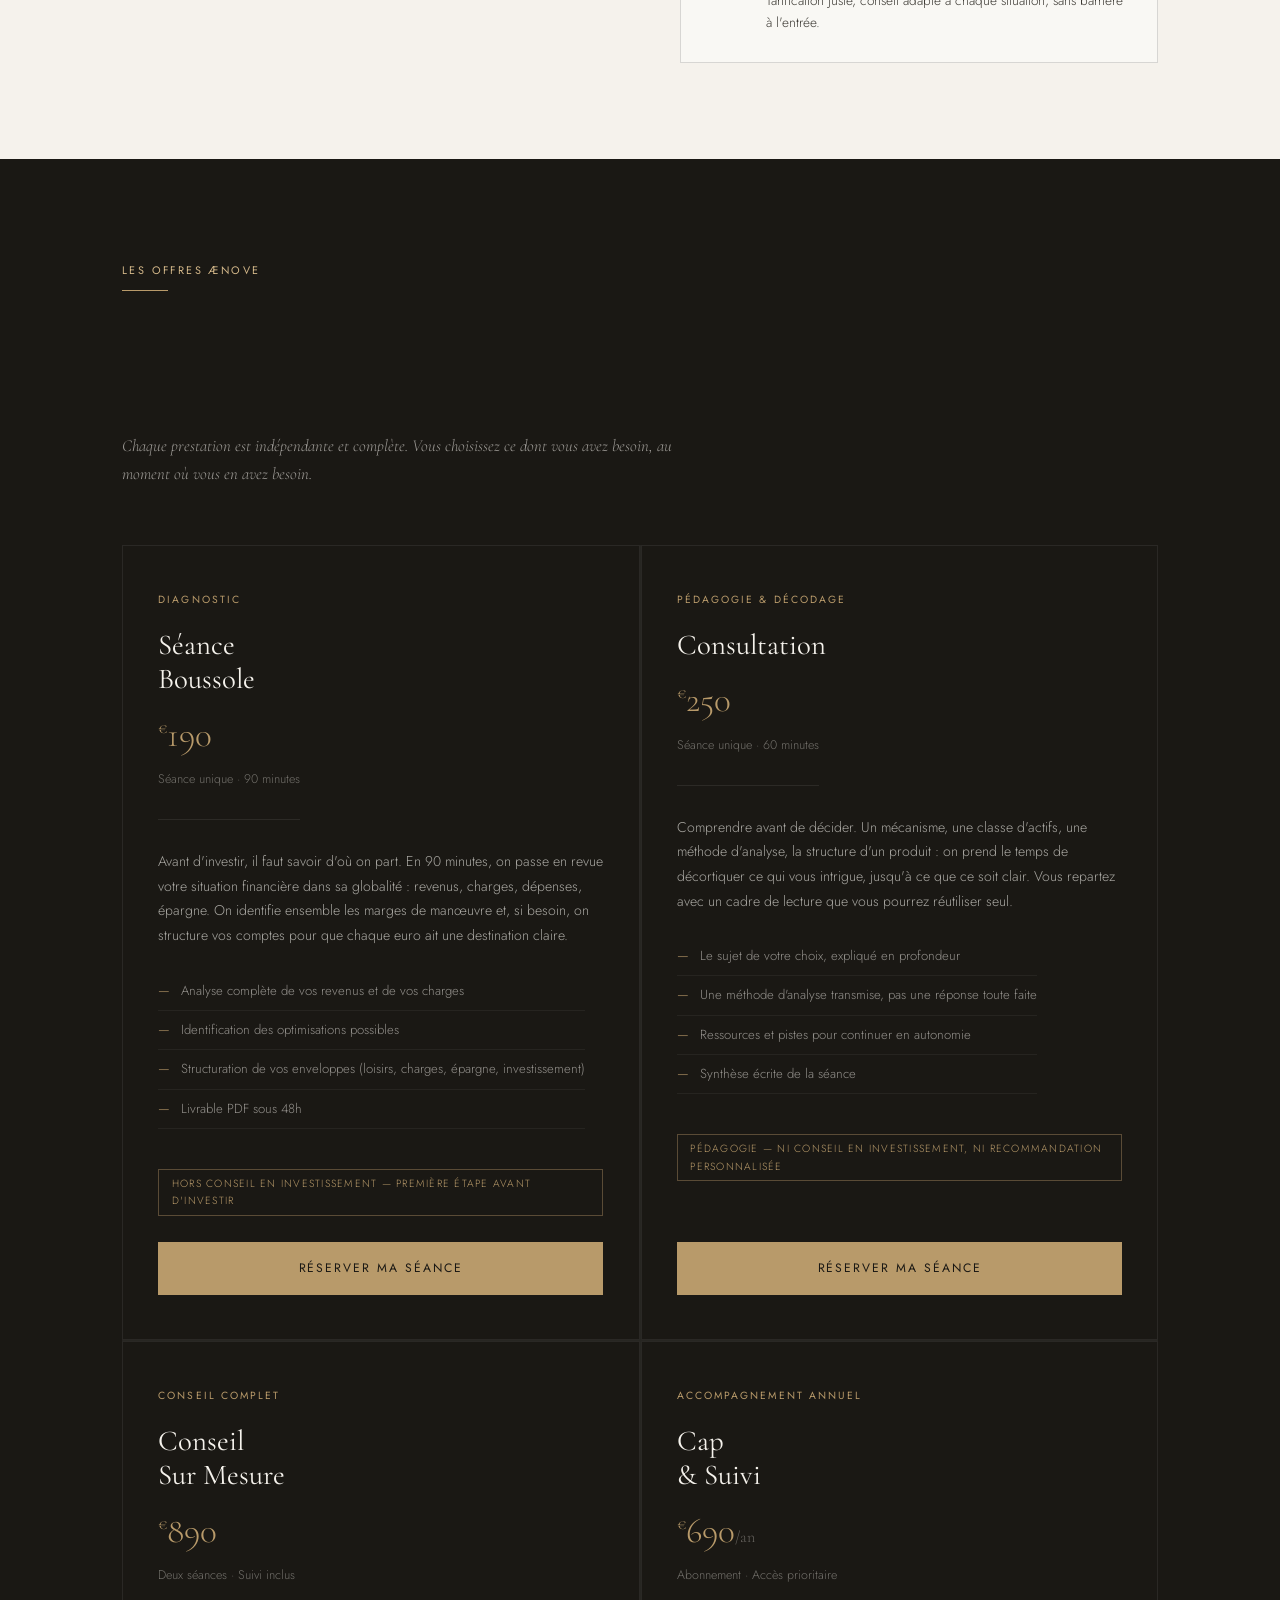
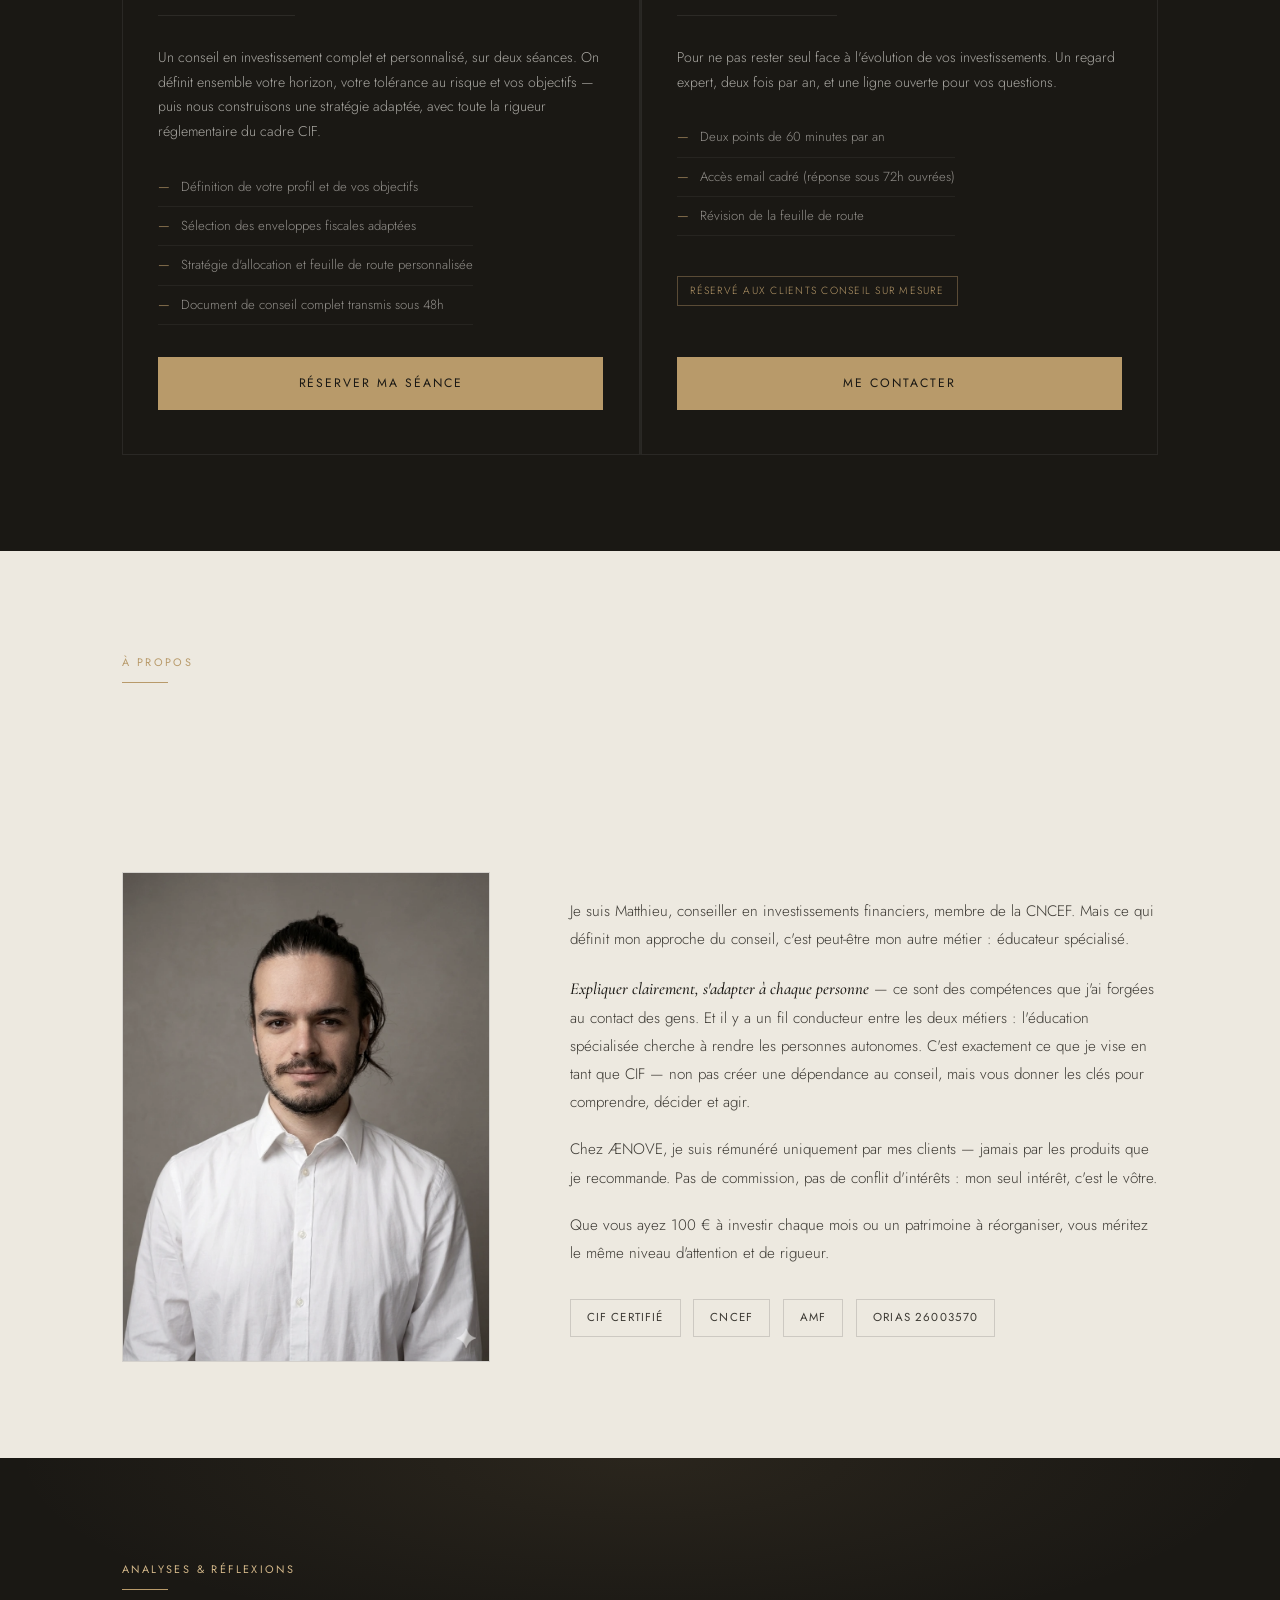
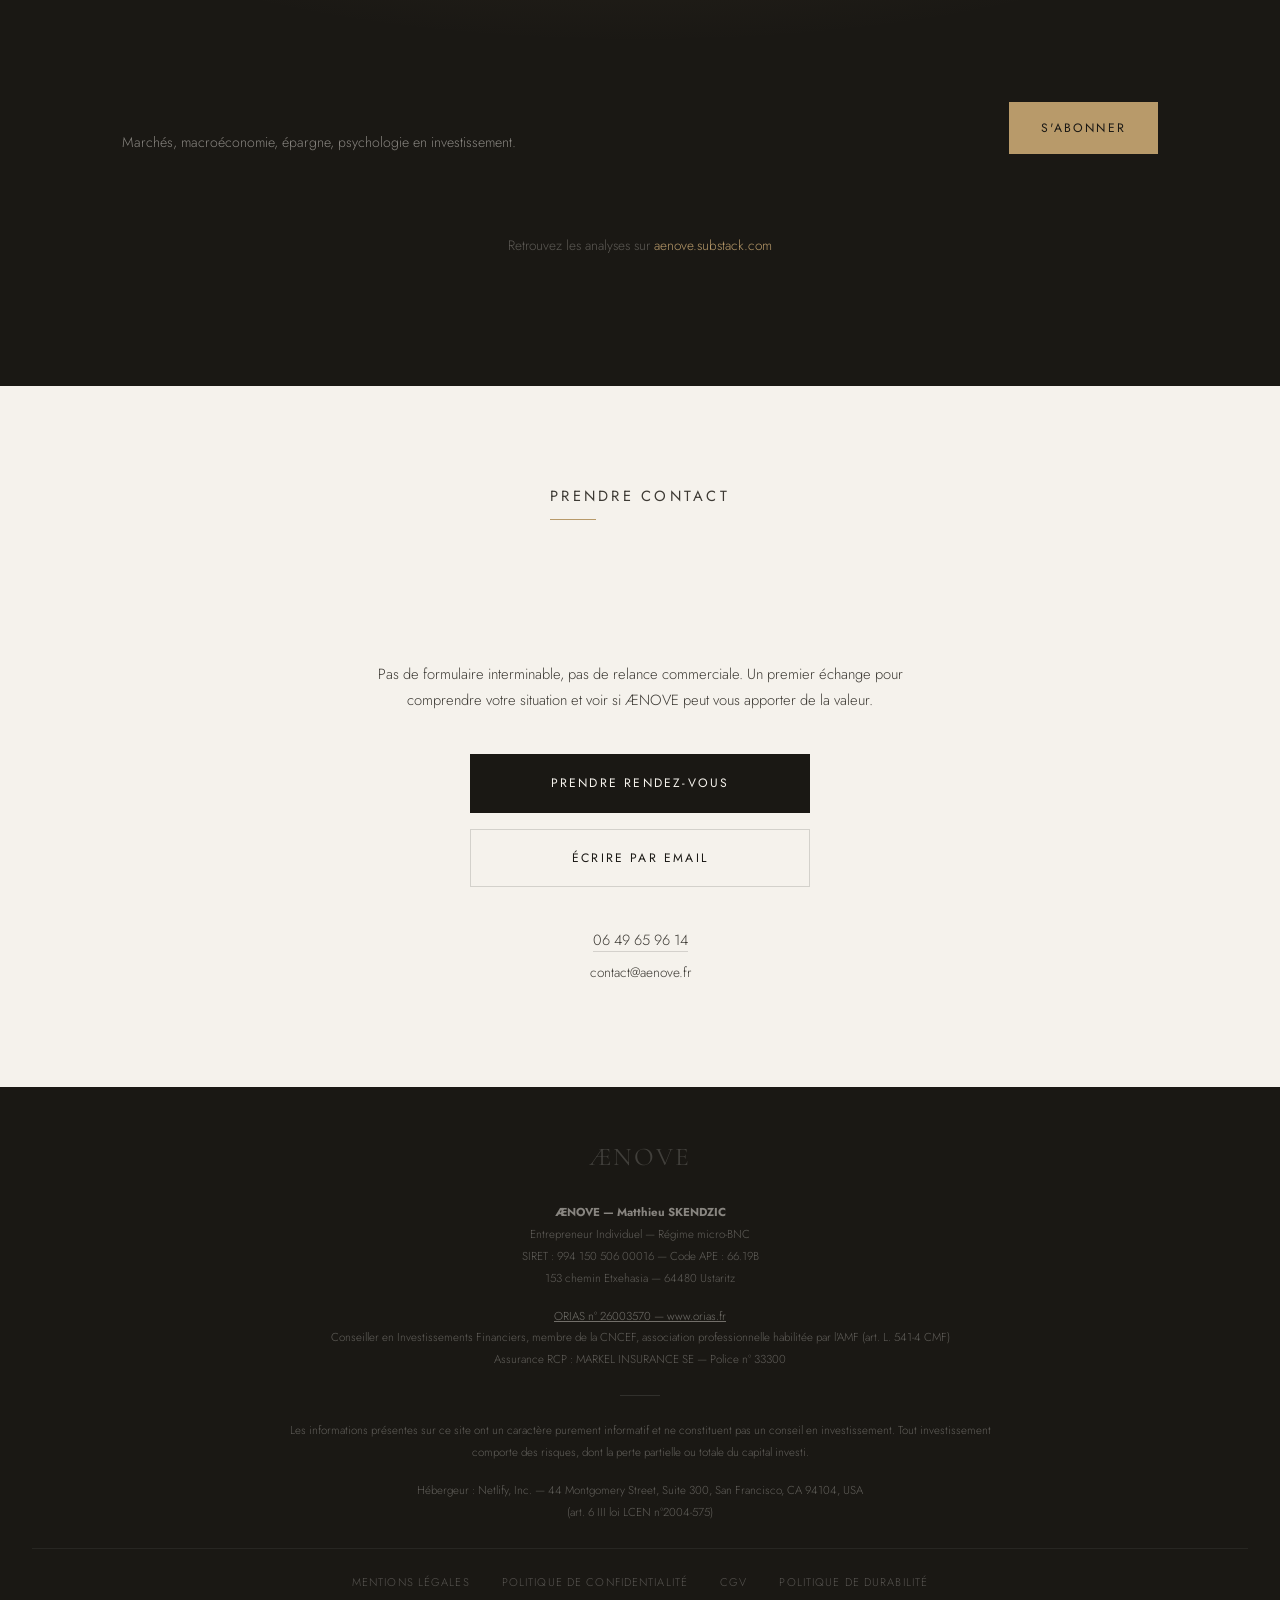
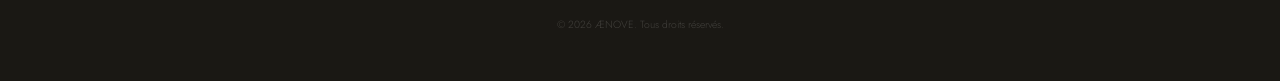
==== commit 258e269b: "Add files via upload" ====
--- a/index.html
+++ b/index.html
@@ -4,7 +4,7 @@
   <meta charset="UTF-8" />
   <meta name="viewport" content="width=device-width, initial-scale=1.0" />
   <title>ÆNOVE — Finance & Stratégie</title>
-  <meta name="description" content="Conseil en investissements financiers indépendant, basé au Pays Basque. Un conseil de qualité, accessible à tous. CIF certifié CNCEF." />
+  <meta name="description" content="Conseil en investissements financiers indépendant, basé au Pays Basque. Un conseil de qualité, accessible à tous. CIF membre de la CNCEF." />
   <meta name="keywords" content="conseiller financier Bayonne, conseil investissement Pays Basque, CIF CNCEF, ÆNOVE" />
   <meta name="google-site-verification" content="CHaQVClchQ-leE1bo1ntJhdWbZhL7afkf-gVmS_LMRA" />
   <link rel="preconnect" href="https://fonts.googleapis.com" />
@@ -247,13 +247,13 @@
             <img src="photo.webp" alt="Matthieu Skendzic — ÆNOVE" style="width: 100%; height: 100%; object-fit: cover; object-position: center top;">
         </div>
         <div class="matthieu-content" data-reveal>
-          <p>Je suis Matthieu, conseiller en investissements financiers, membre de la CNCEF PATRIMOINE. Mais ce qui définit mon approche du conseil, c'est peut-être mon autre métier : éducateur spécialisé.</p>
+          <p>Je suis Matthieu, conseiller en investissements financiers, membre de la CNCEF. Mais ce qui définit mon approche du conseil, c'est peut-être mon autre métier : éducateur spécialisé.</p>
           <p><em>Expliquer clairement, s'adapter à chaque personne</em> — ce sont des compétences que j'ai forgées au contact des gens. Et il y a un fil conducteur entre les deux métiers : l'éducation spécialisée cherche à rendre les personnes autonomes. C'est exactement ce que je vise en tant que CIF — non pas créer une dépendance au conseil, mais vous donner les clés pour comprendre, décider et agir.</p>
           <p>Chez ÆNOVE, je suis rémunéré uniquement par mes clients — jamais par les produits que je recommande. Pas de commission, pas de conflit d'intérêts : mon seul intérêt, c'est le vôtre.</p>
           <p>Que vous ayez 100 € à investir chaque mois ou un patrimoine à réorganiser, vous méritez le même niveau d'attention et de rigueur.</p>
           <div class="certif-list">
             <span class="certif-item">CIF Certifié</span>
-            <span class="certif-item">CNCEF PATRIMOINE</span>
+            <span class="certif-item">CNCEF</span>
             <span class="certif-item">AMF</span>
             <span class="certif-item">ORIAS 26003570</span>
           </div>
@@ -443,7 +443,7 @@
 
     <p class="footer-legal">
       <a href="https://www.orias.fr" target="_blank" rel="noopener">ORIAS n° 26003570 — www.orias.fr</a><br>
-      Conseiller en Investissements Financiers, membre de la CNCEF PATRIMOINE, chambre agréée par l'Autorité des Marchés Financiers<br>
+      Conseiller en Investissements Financiers, membre de la CNCEF, association professionnelle habilitée par l'AMF (art. L. 541-4 CMF)<br>
       Assurance RCP : MARKEL INSURANCE SE — Police n° 33300
     </p>
 
--- a/styles/premium.css
+++ b/styles/premium.css
@@ -0,0 +1,461 @@
+/* ============================================================
+   ÆNOVE — Couche premium
+   Grain, profondeur, chorégraphie de scroll, micro-interactions.
+   Chargée après home.css : elle enrichit sans rien casser.
+   ============================================================ */
+
+:root {
+    --gold-deep: #8B7355;
+    --ease-slow: 1.1s cubic-bezier(0.22, 1, 0.36, 1);
+    --ease-out: 0.7s cubic-bezier(0.22, 1, 0.36, 1);
+}
+
+/* ---------- 1. GRAIN — la texture du papier ---------- */
+
+.grain {
+    position: fixed;
+    inset: -50%;
+    width: 200%;
+    height: 200%;
+    pointer-events: none;
+    z-index: 9999;
+    opacity: 0.05;
+    mix-blend-mode: multiply;
+    background-image: url("data:image/svg+xml,%3Csvg xmlns='http://www.w3.org/2000/svg' width='200' height='200'%3E%3Cfilter id='n'%3E%3CfeTurbulence type='fractalNoise' baseFrequency='0.85' numOctaves='3' stitchTiles='stitch'/%3E%3C/filter%3E%3Crect width='200' height='200' filter='url(%23n)'/%3E%3C/svg%3E");
+    animation: grainShift 8s steps(6) infinite;
+}
+
+@keyframes grainShift {
+    0%   { transform: translate(0, 0); }
+    16%  { transform: translate(-2%, -3%); }
+    33%  { transform: translate(-4%, 2%); }
+    50%  { transform: translate(2%, -4%); }
+    66%  { transform: translate(-3%, 3%); }
+    83%  { transform: translate(3%, 1%); }
+    100% { transform: translate(0, 0); }
+}
+
+/* ---------- 2. FIL DE PROGRESSION ---------- */
+
+.progress {
+    position: fixed;
+    top: 0;
+    left: 0;
+    height: 1px;
+    width: 100%;
+    background: linear-gradient(to right, var(--gold-deep), var(--gold-light));
+    transform: scaleX(0);
+    transform-origin: left;
+    z-index: 10000;
+    pointer-events: none;
+}
+
+/* ---------- 3. NAVIGATION ---------- */
+
+nav {
+    background: transparent !important;
+    border-bottom: 1px solid transparent !important;
+    -webkit-backdrop-filter: none;
+    backdrop-filter: none;
+    transition: background 0.6s ease, border-color 0.6s ease,
+                padding 0.6s ease, box-shadow 0.6s ease;
+}
+
+nav.scrolled {
+    background: rgba(245, 242, 236, 0.80) !important;
+    border-bottom-color: rgba(184, 154, 106, 0.28) !important;
+    -webkit-backdrop-filter: blur(16px) saturate(1.25);
+    backdrop-filter: blur(16px) saturate(1.25);
+    padding-top: 0.85rem;
+    padding-bottom: 0.85rem;
+    box-shadow: 0 12px 40px -30px rgba(26, 24, 20, 0.9);
+}
+
+/* pages intérieures : la nav reste lisible dès le chargement */
+body.page-inner nav {
+    background: rgba(245, 242, 236, 0.88) !important;
+    border-bottom-color: var(--rule) !important;
+    -webkit-backdrop-filter: blur(12px);
+    backdrop-filter: blur(12px);
+}
+
+.nav-links a {
+    position: relative;
+}
+
+.nav-links a::after {
+    content: '';
+    position: absolute;
+    left: 0;
+    bottom: -5px;
+    width: 100%;
+    height: 1px;
+    background: var(--gold);
+    transform: scaleX(0);
+    transform-origin: right;
+    transition: transform 0.5s cubic-bezier(0.22, 1, 0.36, 1);
+}
+
+.nav-links a:hover::after {
+    transform: scaleX(1);
+    transform-origin: left;
+}
+
+/* ---------- 4. LA ROSE DES VENTS ---------- */
+
+.rose-stage {
+    position: absolute;
+    top: 50%;
+    left: 50%;
+    width: min(74vh, 640px);
+    height: min(74vh, 640px);
+    transform: translate(-50%, -50%);
+    perspective: 1100px;
+    pointer-events: none;
+    z-index: 0;
+}
+
+.rose-depth {
+    width: 100%;
+    height: 100%;
+    transform-style: preserve-3d;
+    transition: transform 1.2s cubic-bezier(0.22, 1, 0.36, 1);
+}
+
+.rose-layer {
+    position: absolute;
+    inset: 0;
+    transform-style: preserve-3d;
+}
+
+.rose-layer svg {
+    width: 100%;
+    height: 100%;
+    display: block;
+    overflow: visible;
+}
+
+/* profondeur réelle : trois plans distincts dans l'espace */
+.rose-far   { transform: translateZ(-70px); opacity: 0.55; }
+.rose-mid   { transform: translateZ(0); }
+.rose-near  { transform: translateZ(45px); }
+
+.rose-ring {
+    animation: roseTurn 240s linear infinite;
+    transform-origin: 200px 200px;
+}
+
+.rose-ticks {
+    animation: roseTurn 240s linear infinite reverse;
+    transform-origin: 200px 200px;
+}
+
+@keyframes roseTurn {
+    to { transform: rotate(360deg); }
+}
+
+/* tracé à l'ouverture */
+.rose-draw {
+    stroke-dasharray: 1200;
+    stroke-dashoffset: 1200;
+    animation: roseDraw 2.6s cubic-bezier(0.22, 1, 0.36, 1) 0.3s forwards;
+}
+
+@keyframes roseDraw {
+    to { stroke-dashoffset: 0; }
+}
+
+.rose-fade {
+    opacity: 0;
+    animation: roseFade 1.6s ease 1.5s forwards;
+}
+
+@keyframes roseFade {
+    to { opacity: 1; }
+}
+
+/* ---------- 5. HERO ---------- */
+
+.hero-inner {
+    position: relative;
+    z-index: 2;
+}
+
+.hero-logo {
+    animation: heroMark 1.8s cubic-bezier(0.22, 1, 0.36, 1) 0.35s both !important;
+}
+
+@keyframes heroMark {
+    from {
+        opacity: 0;
+        letter-spacing: 0.34em;
+        transform: translateY(14px);
+        filter: blur(6px);
+    }
+    to {
+        opacity: 1;
+        letter-spacing: 0.04em;
+        transform: translateY(0);
+        filter: blur(0);
+    }
+}
+
+.hero-rule {
+    animation: heroRule 1.2s cubic-bezier(0.22, 1, 0.36, 1) 1.1s both !important;
+}
+
+@keyframes heroRule {
+    from { height: 0; opacity: 0; }
+    to   { height: 60px; opacity: 1; }
+}
+
+.scroll-hint {
+    position: absolute;
+    bottom: 2.6rem;
+    left: 50%;
+    transform: translateX(-50%);
+    font-family: var(--sans);
+    font-size: 0.6rem;
+    letter-spacing: 0.28em;
+    text-transform: uppercase;
+    color: var(--gold-deep);
+    opacity: 0;
+    animation: hintIn 1.4s ease 2.2s forwards;
+    z-index: 2;
+}
+
+.scroll-hint span {
+    display: block;
+    width: 1px;
+    height: 32px;
+    margin: 0.8rem auto 0;
+    background: linear-gradient(to bottom, var(--gold), transparent);
+    animation: hintPulse 2.8s ease-in-out infinite;
+    transform-origin: top;
+}
+
+@keyframes hintIn   { to { opacity: 0.75; } }
+@keyframes hintPulse {
+    0%, 100% { transform: scaleY(0.4); opacity: 0.3; }
+    50%      { transform: scaleY(1);   opacity: 1; }
+}
+
+/* ---------- 6. RÉVÉLATIONS AU SCROLL ---------- */
+
+[data-reveal] {
+    opacity: 0;
+    transform: translateY(26px);
+    transition: opacity var(--ease-slow), transform var(--ease-slow);
+}
+
+[data-reveal].is-visible {
+    opacity: 1;
+    transform: none;
+}
+
+/* titres : dévoilés comme une impression qui apparaît */
+.section-title[data-reveal] {
+    clip-path: inset(0 0 100% 0);
+    transform: translateY(34px);
+    transition: opacity 1.3s cubic-bezier(0.22, 1, 0.36, 1),
+                transform 1.3s cubic-bezier(0.22, 1, 0.36, 1),
+                clip-path 1.3s cubic-bezier(0.22, 1, 0.36, 1);
+}
+
+.section-title[data-reveal].is-visible {
+    clip-path: inset(0 0 0 0);
+}
+
+/* cascade */
+[data-reveal][data-delay="1"] { transition-delay: 0.12s; }
+[data-reveal][data-delay="2"] { transition-delay: 0.24s; }
+[data-reveal][data-delay="3"] { transition-delay: 0.36s; }
+[data-reveal][data-delay="4"] { transition-delay: 0.48s; }
+
+/* le filet doré qui se tire sous les intitulés de section */
+.section-label {
+    position: relative;
+    display: inline-block;
+    padding-bottom: 0.7rem;
+}
+
+.section-label::after {
+    content: '';
+    position: absolute;
+    left: 0;
+    bottom: 0;
+    width: 46px;
+    height: 1px;
+    background: var(--gold);
+    transform: scaleX(0);
+    transform-origin: left;
+    transition: transform 1.1s cubic-bezier(0.22, 1, 0.36, 1) 0.3s;
+}
+
+.section-label.is-visible::after {
+    transform: scaleX(1);
+}
+
+/* ---------- 7. CARTES D'OFFRES — profondeur et lumière ---------- */
+
+.offres-grid {
+    perspective: 1400px;
+}
+
+.offre-card {
+    transition: transform 0.5s cubic-bezier(0.22, 1, 0.36, 1),
+                background var(--ease),
+                border-color var(--ease),
+                box-shadow 0.5s ease;
+}
+
+/* halo qui suit le curseur */
+.offre-card::before {
+    content: '';
+    position: absolute;
+    inset: 0;
+    background: radial-gradient(340px circle at var(--mx, 50%) var(--my, 0%),
+                rgba(184, 154, 106, 0.14), transparent 65%);
+    opacity: 0;
+    transition: opacity 0.5s ease;
+    pointer-events: none;
+    z-index: 0;
+}
+
+.offre-card:hover::before { opacity: 1; }
+
+.offre-card:hover {
+    box-shadow: 0 26px 60px -28px rgba(0, 0, 0, 0.65);
+}
+
+.offre-card > * {
+    position: relative;
+    z-index: 1;
+}
+
+.offre-price {
+    transition: transform 0.6s cubic-bezier(0.22, 1, 0.36, 1);
+}
+
+.offre-card:hover .offre-price {
+    transform: translateY(-4px) scale(1.06);
+}
+
+/* ---------- 8. BOUTONS ---------- */
+
+.hero-cta, .btn-primary, .btn-secondary, .offre-cta {
+    position: relative;
+    overflow: hidden;
+    transition: transform 0.4s cubic-bezier(0.22, 1, 0.36, 1),
+                background var(--ease), color var(--ease);
+    will-change: transform;
+}
+
+/* balayage de lumière */
+.hero-cta::after, .btn-primary::after, .offre-cta::after {
+    content: '';
+    position: absolute;
+    top: 0;
+    left: -120%;
+    width: 60%;
+    height: 100%;
+    background: linear-gradient(100deg, transparent,
+                rgba(255, 255, 255, 0.28), transparent);
+    transform: skewX(-18deg);
+    transition: left 0.8s cubic-bezier(0.22, 1, 0.36, 1);
+    pointer-events: none;
+}
+
+.hero-cta:hover::after, .btn-primary:hover::after, .offre-cta:hover::after {
+    left: 130%;
+}
+
+/* ---------- 9. PILIERS & PORTRAIT ---------- */
+
+.philo-pillars > * {
+    transition: transform 0.6s cubic-bezier(0.22, 1, 0.36, 1);
+}
+
+.philo-pillars > *:hover {
+    transform: translateX(8px);
+}
+
+.matthieu-portrait {
+    overflow: hidden;
+    position: relative;
+}
+
+.matthieu-portrait img {
+    transition: transform 1.6s cubic-bezier(0.22, 1, 0.36, 1),
+                filter 1.2s ease;
+    filter: grayscale(0.35) contrast(1.03);
+}
+
+.matthieu-portrait:hover img {
+    transform: scale(1.045);
+    filter: grayscale(0) contrast(1.05);
+}
+
+/* ---------- 10. SECTION SOMBRE — lueur ---------- */
+
+#analyses {
+    position: relative;
+    overflow: hidden;
+}
+
+#analyses::before {
+    content: '';
+    position: absolute;
+    inset: 0;
+    background: radial-gradient(ellipse 70% 50% at 50% 0%,
+                rgba(184, 154, 106, 0.10), transparent 70%);
+    pointer-events: none;
+}
+
+#analyses > * { position: relative; z-index: 1; }
+
+/* ---------- 11. LIENS DE PIED DE PAGE ---------- */
+
+footer a {
+    transition: color 0.4s ease;
+}
+
+/* ---------- 12. FOCUS CLAVIER ---------- */
+
+a:focus-visible, button:focus-visible {
+    outline: 2px solid var(--gold);
+    outline-offset: 3px;
+}
+
+/* ---------- 13. RESPONSIVE ---------- */
+
+@media (max-width: 900px) {
+    .rose-stage {
+        width: min(58vh, 400px);
+        height: min(58vh, 400px);
+        opacity: 0.5;
+    }
+}
+
+@media (max-width: 640px) {
+    .rose-stage { opacity: 0.35; }
+    .scroll-hint { display: none; }
+    .offre-card:hover { box-shadow: none; }
+}
+
+/* ---------- 14. MOUVEMENT RÉDUIT ---------- */
+
+@media (prefers-reduced-motion: reduce) {
+    *, *::before, *::after {
+        animation-duration: 0.01ms !important;
+        animation-iteration-count: 1 !important;
+        transition-duration: 0.01ms !important;
+    }
+
+    [data-reveal] { opacity: 1; transform: none; }
+    .section-title[data-reveal] { clip-path: none; }
+    .grain { animation: none; }
+    .rose-draw { stroke-dashoffset: 0; }
+    .rose-fade { opacity: 1; }
+    .hero-rule { height: 60px !important; }
+}
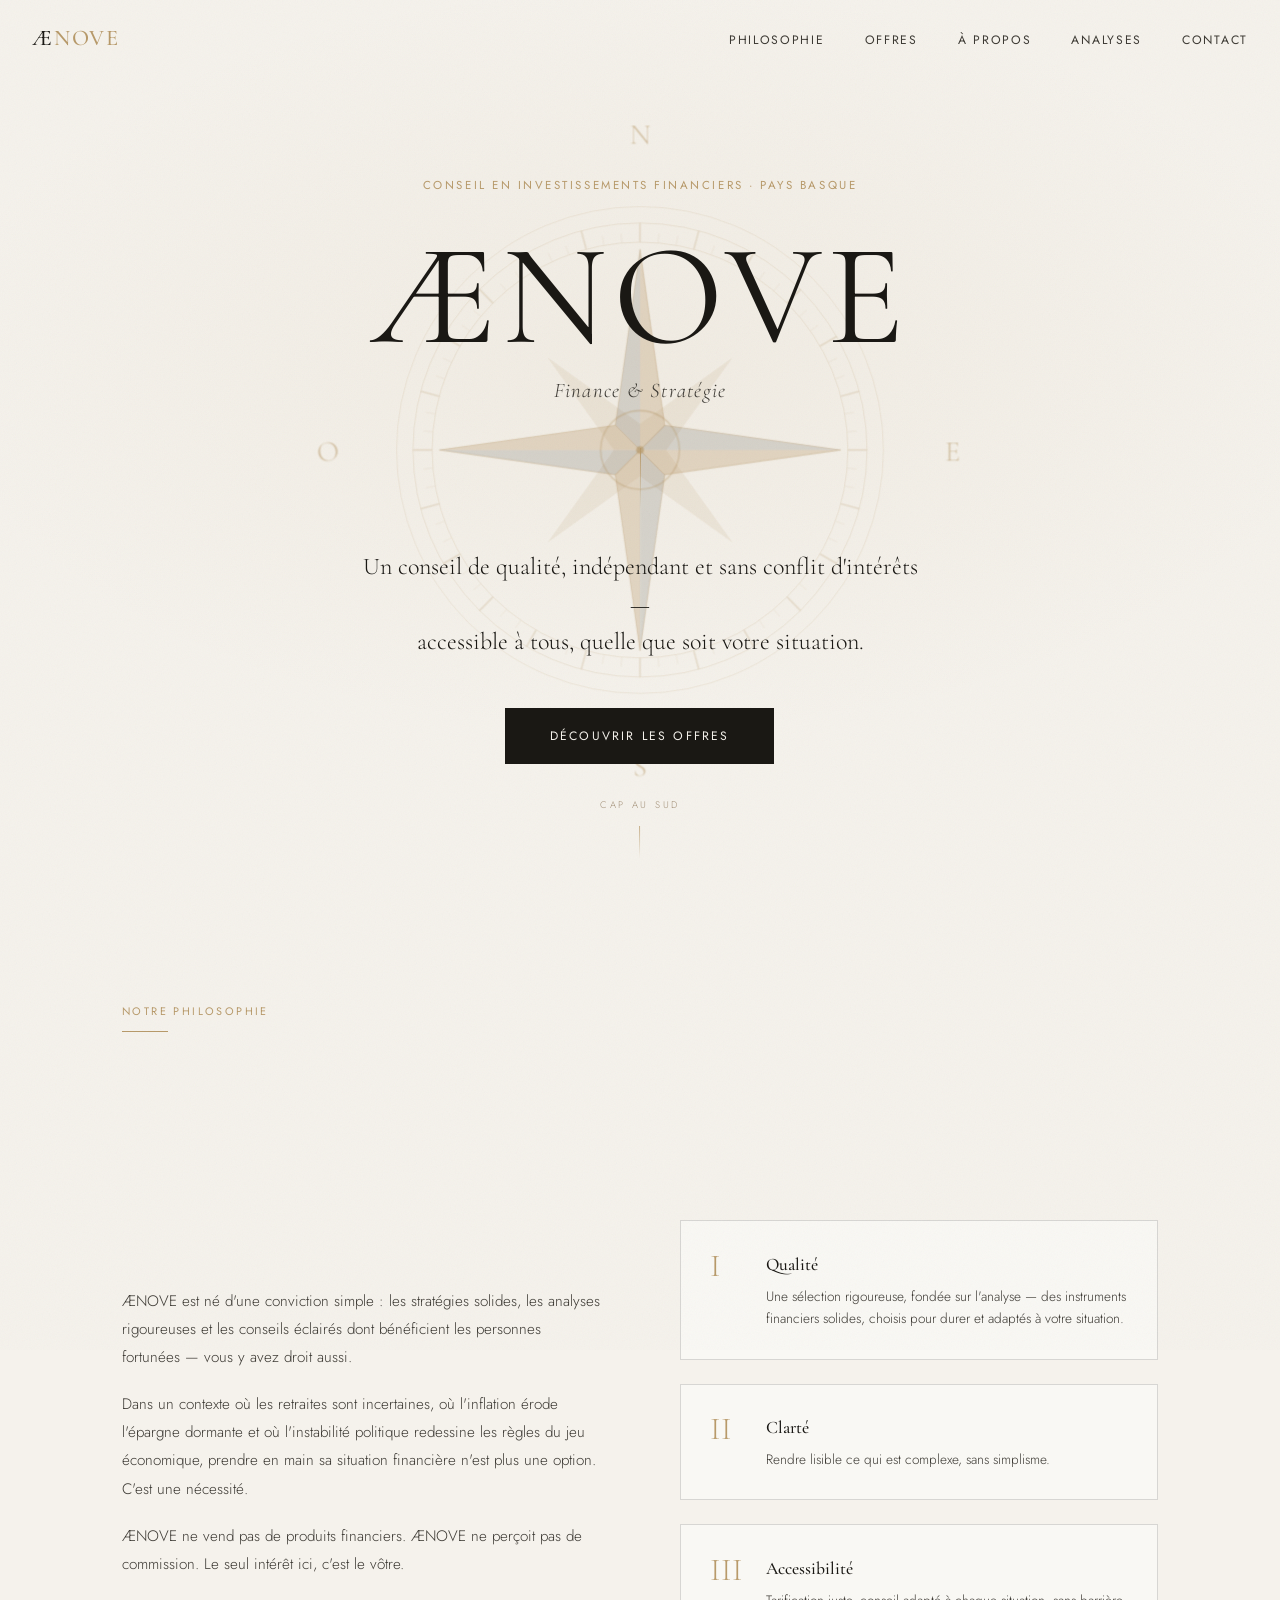
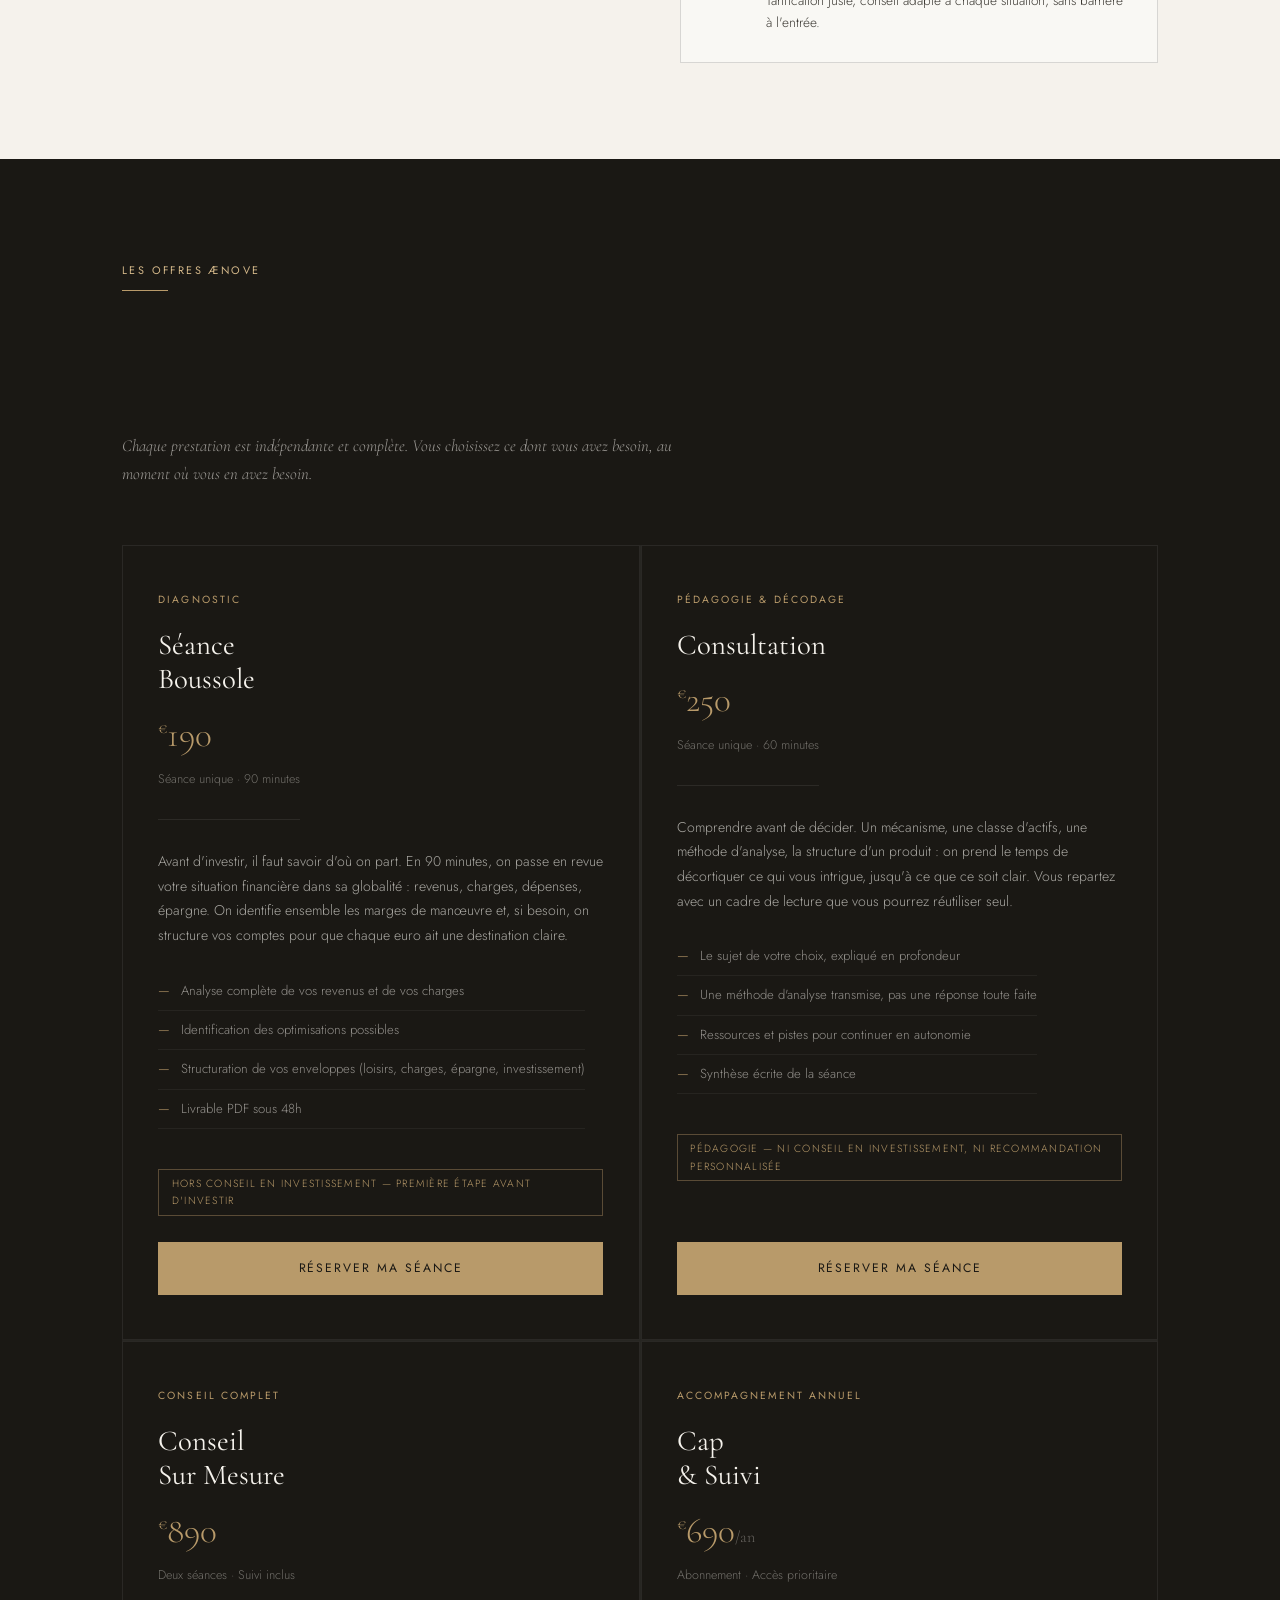
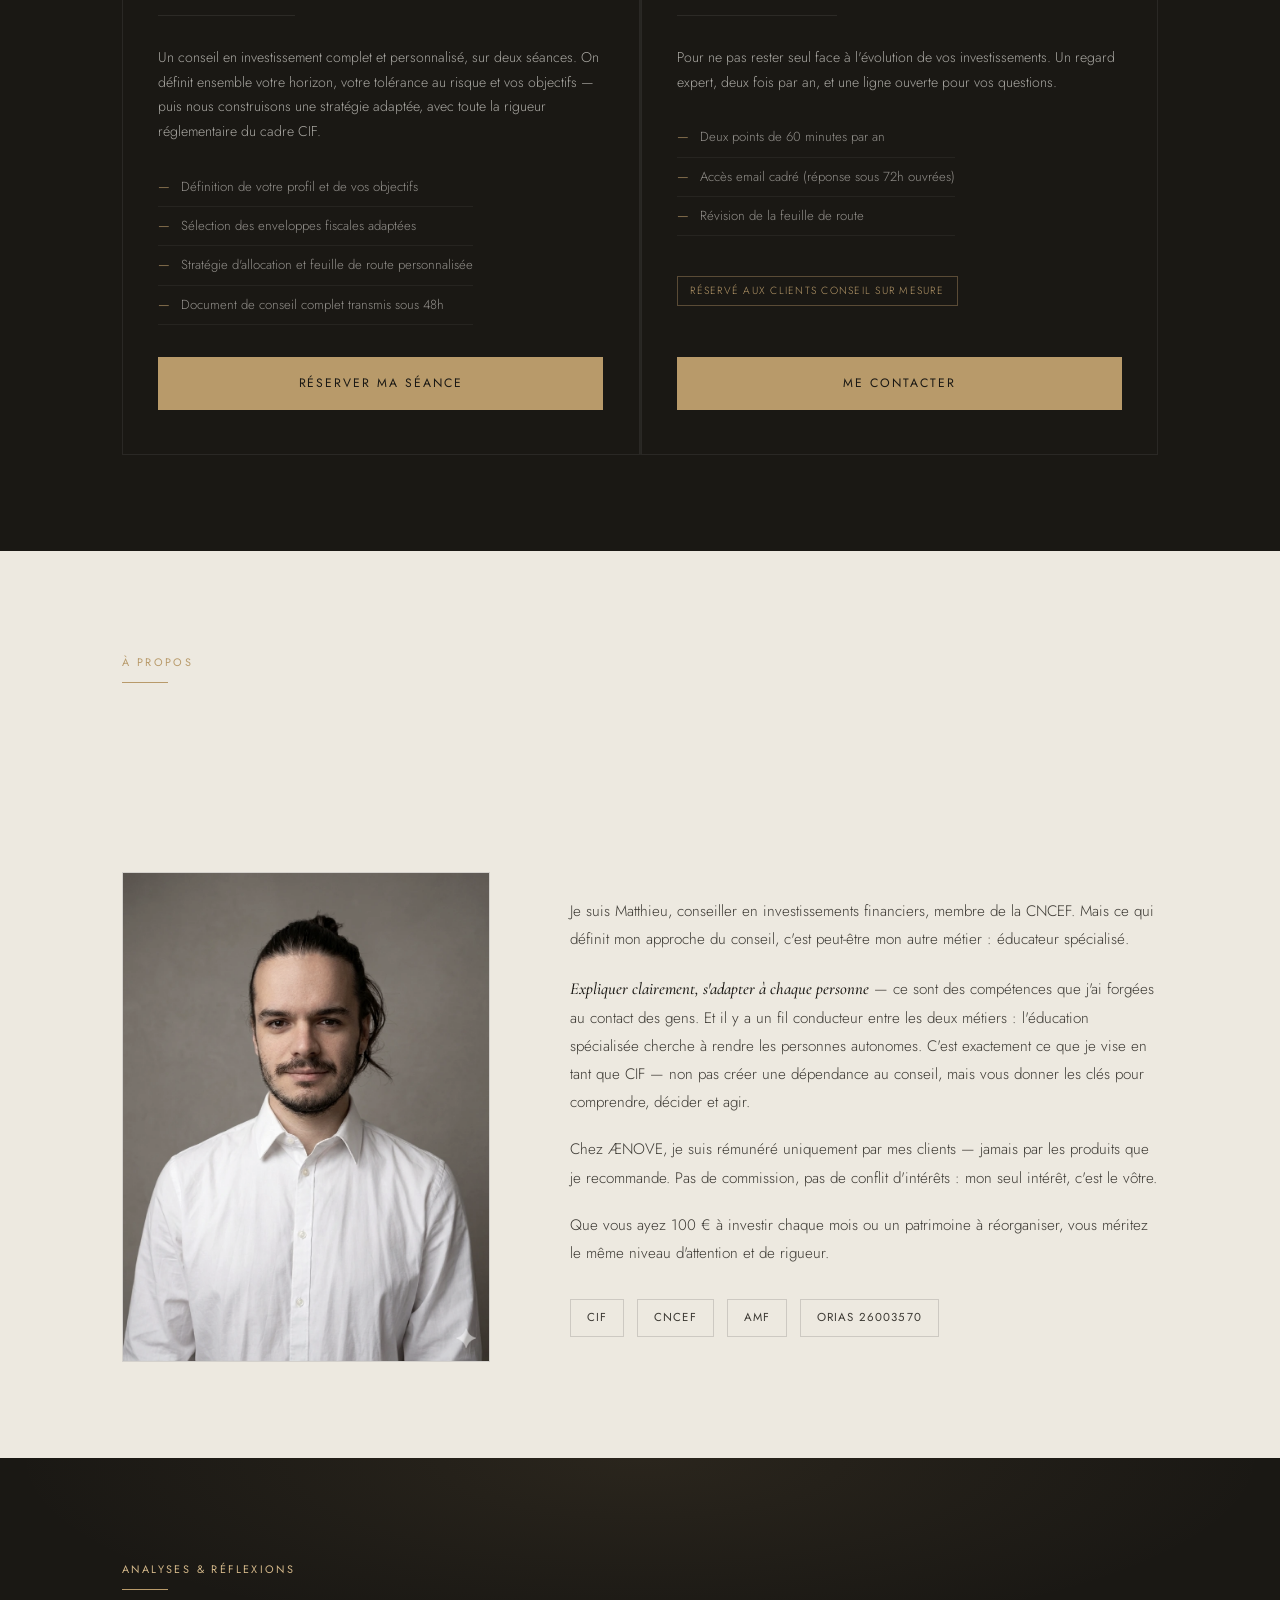
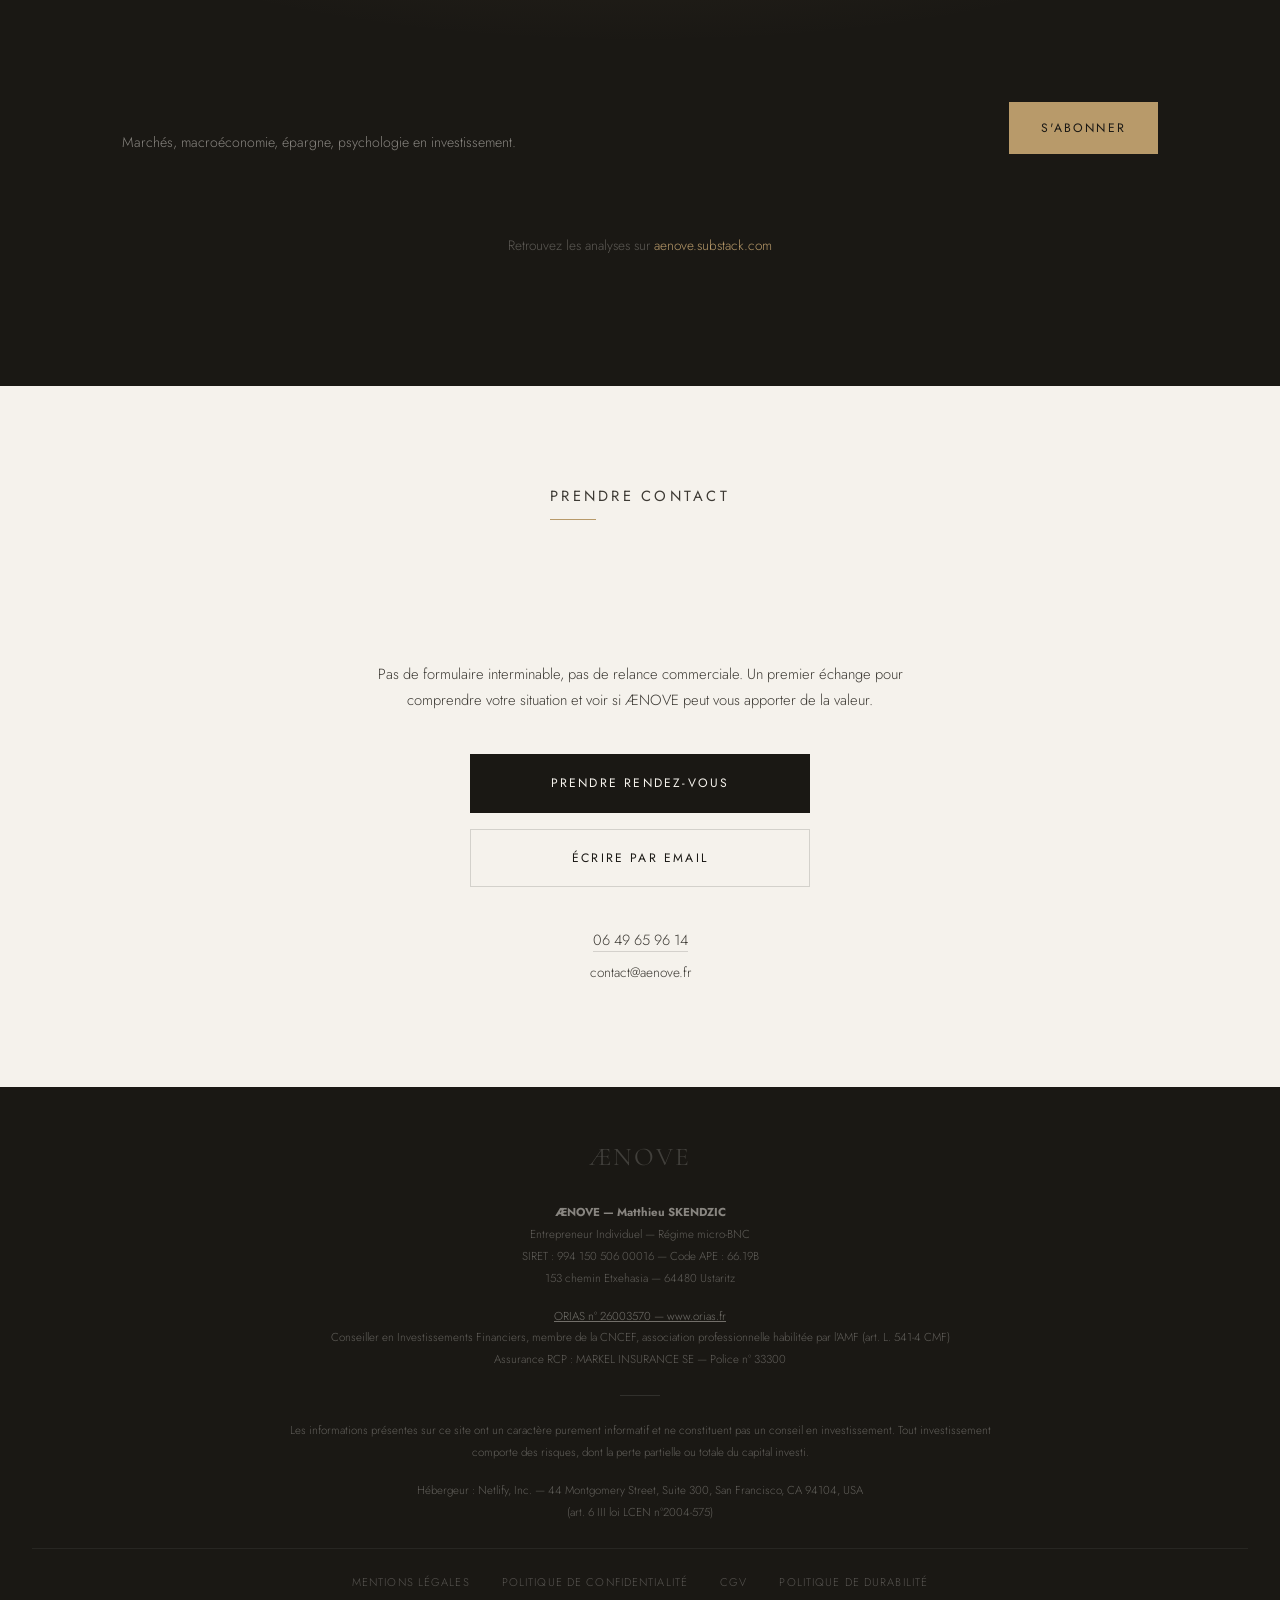
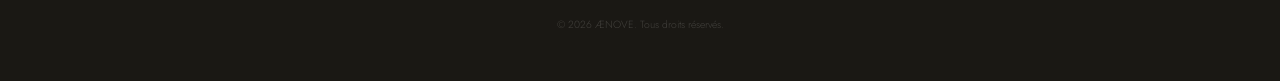
==== commit 141612a9: "Add files via upload" ====
--- a/index.html
+++ b/index.html
@@ -252,7 +252,7 @@
           <p>Chez ÆNOVE, je suis rémunéré uniquement par mes clients — jamais par les produits que je recommande. Pas de commission, pas de conflit d'intérêts : mon seul intérêt, c'est le vôtre.</p>
           <p>Que vous ayez 100 € à investir chaque mois ou un patrimoine à réorganiser, vous méritez le même niveau d'attention et de rigueur.</p>
           <div class="certif-list">
-            <span class="certif-item">CIF Certifié</span>
+            <span class="certif-item">CIF</span>
             <span class="certif-item">CNCEF</span>
             <span class="certif-item">AMF</span>
             <span class="certif-item">ORIAS 26003570</span>
@@ -319,95 +319,159 @@
 
   <script>
   (function() {
-    var RSS_URL = 'https://api.rss2json.com/v1/api.json?rss_url=https://aenove.substack.com/feed&count=10';
+    // Deux sources pour les articles, essayées dans l'ordre :
+    // 1. le flux Substack relayé par Netlify (voir le fichier _redirects) ;
+    // 2. en secours, le service externe rss2json.
+    var SOURCE_NETLIFY = '/flux-analyses';
+    var SOURCE_SECOURS = 'https://api.rss2json.com/v1/api.json?rss_url=' +
+                         encodeURIComponent('https://aenove.substack.com/feed');
+    var MAX_ARTICLES = 10;
+
+    function avecDelai(url, ms) {
+      if (!window.AbortController) return fetch(url);
+      var ctrl = new AbortController();
+      var t = setTimeout(function () { ctrl.abort(); }, ms);
+      return fetch(url, { signal: ctrl.signal }).finally(function () { clearTimeout(t); });
+    }
+
+    function texteDe(parent, tag) {
+      var el = parent.getElementsByTagName(tag)[0];
+      return el ? (el.textContent || '').trim() : '';
+    }
+
+    function depuisNetlify() {
+      return avecDelai(SOURCE_NETLIFY, 8000)
+        .then(function (r) {
+          if (!r.ok) throw new Error('HTTP ' + r.status);
+          return r.text();
+        })
+        .then(function (xml) {
+          var doc = new DOMParser().parseFromString(xml, 'text/xml');
+          if (doc.getElementsByTagName('parsererror').length) throw new Error('flux illisible');
+          var noeuds = doc.getElementsByTagName('item');
+          var items = [];
+          for (var i = 0; i < noeuds.length; i++) {
+            var n = noeuds[i];
+            var encl = n.getElementsByTagName('enclosure')[0];
+            items.push({
+              title: texteDe(n, 'title'),
+              link: texteDe(n, 'link'),
+              pubDate: texteDe(n, 'pubDate'),
+              description: texteDe(n, 'description') || texteDe(n, 'content:encoded'),
+              thumbnail: encl ? encl.getAttribute('url') : ''
+            });
+          }
+          if (!items.length) throw new Error('aucun article');
+          return items;
+        });
+    }
+
+    function depuisSecours() {
+      return avecDelai(SOURCE_SECOURS, 8000)
+        .then(function (r) { return r.json(); })
+        .then(function (data) {
+          if (data.status !== 'ok' || !data.items || !data.items.length) {
+            throw new Error(data.message || 'aucun article');
+          }
+          return data.items.map(function (it) {
+            return {
+              title: it.title,
+              link: it.link,
+              pubDate: it.pubDate,
+              description: it.description || it.content || '',
+              thumbnail: it.thumbnail || (it.enclosure && it.enclosure.link) || ''
+            };
+          });
+        });
+    }
 
     function formatDate(dateStr) {
-      var d = new Date(dateStr);
-      return d.toLocaleDateString('fr-FR', { day: 'numeric', month: 'long', year: 'numeric' });
+      var d = new Date(dateStr.replace(' ', 'T'));
+      if (isNaN(d)) d = new Date(dateStr);
+      return isNaN(d) ? '' : d.toLocaleDateString('fr-FR', { day: 'numeric', month: 'long', year: 'numeric' });
     }
 
     function stripHtml(html) {
       var tmp = document.createElement('div');
       tmp.innerHTML = html;
-      return tmp.textContent || tmp.innerText || '';
+      return (tmp.textContent || tmp.innerText || '').replace(/\s+/g, ' ').trim();
     }
 
     function truncate(str, n) {
       return str.length > n ? str.substr(0, n - 1) + '…' : str;
     }
 
-    fetch(RSS_URL)
-      .then(function(r) { return r.json(); })
-      .then(function(data) {
-        document.getElementById('articles-loading').style.display = 'none';
-
-        if (!data.items || data.items.length === 0) {
-          document.getElementById('articles-error').style.display = 'block';
-          return;
+    function afficher(items) {
+      items = items.slice(0, MAX_ARTICLES);
+      document.getElementById('articles-loading').style.display = 'none';
+
+      // Dernier article mis en avant
+      var first = items[0];
+      document.getElementById('featured-link').href = first.link;
+      document.getElementById('featured-title').textContent = first.title;
+      document.getElementById('featured-date').textContent = formatDate(first.pubDate);
+      document.getElementById('featured-excerpt').textContent = truncate(stripHtml(first.description), 220);
+
+      if (first.thumbnail) {
+        document.getElementById('featured-img').src = first.thumbnail;
+        document.getElementById('featured-img').alt = first.title;
+        document.getElementById('featured-thumbnail').style.display = 'block';
+      }
+
+      document.getElementById('featured-article').style.display = 'block';
+
+      var featuredEl = document.getElementById('featured-link');
+      featuredEl.addEventListener('mouseenter', function() { this.style.borderColor = 'rgba(184,154,106,0.4)'; });
+      featuredEl.addEventListener('mouseleave', function() { this.style.borderColor = 'rgba(255,255,255,0.1)'; });
+
+      // Articles précédents
+      if (items.length > 1) {
+        var grid = document.getElementById('articles-grid');
+        for (var i = 1; i < items.length; i++) {
+          var item = items[i];
+          var row = document.createElement('a');
+          row.href = item.link;
+          row.target = '_blank';
+          row.rel = 'noopener';
+          row.style.cssText = 'display:flex; justify-content:space-between; align-items:center; gap:2rem; padding:1.1rem 0; border-bottom:1px solid rgba(255,255,255,0.06); text-decoration:none; transition:color 0.3s ease;';
+
+          var title = document.createElement('span');
+          title.textContent = item.title;
+          title.style.cssText = 'font-family:\'Cormorant Garamond\',Georgia,serif; font-size:1rem; color:rgba(245,242,236,0.75); line-height:1.4; flex:1;';
+
+          var date = document.createElement('span');
+          date.textContent = formatDate(item.pubDate);
+          date.style.cssText = 'font-family:\'Jost\',sans-serif; font-size:0.72rem; color:rgba(245,242,236,0.3); white-space:nowrap; flex-shrink:0;';
+
+          row.appendChild(title);
+          row.appendChild(date);
+
+          row.addEventListener('mouseenter', function() {
+            this.querySelector('span').style.color = 'rgba(245,242,236,1)';
+          });
+          row.addEventListener('mouseleave', function() {
+            this.querySelector('span').style.color = 'rgba(245,242,236,0.75)';
+          });
+
+          grid.appendChild(row);
         }
-
-        var items = data.items;
-
-        // Dernier article mis en avant
-        var first = items[0];
-        document.getElementById('featured-link').href = first.link;
-        document.getElementById('featured-title').textContent = first.title;
-        document.getElementById('featured-date').textContent = formatDate(first.pubDate);
-        var excerpt = truncate(stripHtml(first.description), 220);
-        document.getElementById('featured-excerpt').textContent = excerpt;
-
-        // Image de couverture
-        var img = first.thumbnail || (first.enclosure && first.enclosure.link) || null;
-        if (img) {
-          document.getElementById('featured-img').src = img;
-          document.getElementById('featured-img').alt = first.title;
-          document.getElementById('featured-thumbnail').style.display = 'block';
-        }
-
-        document.getElementById('featured-article').style.display = 'block';
-
-        var featuredEl = document.getElementById('featured-article').querySelector('a');
-        featuredEl.addEventListener('mouseenter', function() { this.style.borderColor = 'rgba(184,154,106,0.4)'; });
-        featuredEl.addEventListener('mouseleave', function() { this.style.borderColor = 'rgba(255,255,255,0.1)'; });
-
-        // Historique
-        if (items.length > 1) {
-          var grid = document.getElementById('articles-grid');
-          for (var i = 1; i < items.length; i++) {
-            var item = items[i];
-            var row = document.createElement('a');
-            row.href = item.link;
-            row.target = '_blank';
-            row.rel = 'noopener';
-            row.style.cssText = 'display:flex; justify-content:space-between; align-items:center; gap:2rem; padding:1.1rem 0; border-bottom:1px solid rgba(255,255,255,0.06); text-decoration:none; transition:color 0.3s ease;';
-
-            var title = document.createElement('span');
-            title.textContent = item.title;
-            title.style.cssText = 'font-family:\'Cormorant Garamond\',Georgia,serif; font-size:1rem; color:rgba(245,242,236,0.75); line-height:1.4; flex:1;';
-
-            var date = document.createElement('span');
-            date.textContent = formatDate(item.pubDate);
-            date.style.cssText = 'font-family:\'Jost\',sans-serif; font-size:0.72rem; color:rgba(245,242,236,0.3); white-space:nowrap; flex-shrink:0;';
-
-            row.appendChild(title);
-            row.appendChild(date);
-
-            row.addEventListener('mouseenter', function() {
-              this.querySelector('span').style.color = 'rgba(245,242,236,1)';
-            });
-            row.addEventListener('mouseleave', function() {
-              this.querySelector('span').style.color = 'rgba(245,242,236,0.75)';
-            });
-
-            grid.appendChild(row);
-          }
-          document.getElementById('articles-list').style.display = 'block';
-        }
+        document.getElementById('articles-list').style.display = 'block';
+      }
+    }
+
+    function echec(err) {
+      if (window.console) console.warn('Articles ÆNOVE indisponibles :', err && err.message);
+      document.getElementById('articles-loading').style.display = 'none';
+      document.getElementById('articles-error').style.display = 'block';
+    }
+
+    depuisNetlify()
+      .catch(function (err) {
+        if (window.console) console.warn('Relais Netlify indisponible, essai du secours :', err && err.message);
+        return depuisSecours();
       })
-      .catch(function() {
-        document.getElementById('articles-loading').style.display = 'none';
-        document.getElementById('articles-error').style.display = 'block';
-      });
+      .then(afficher)
+      .catch(echec);
   })();
   </script>
 
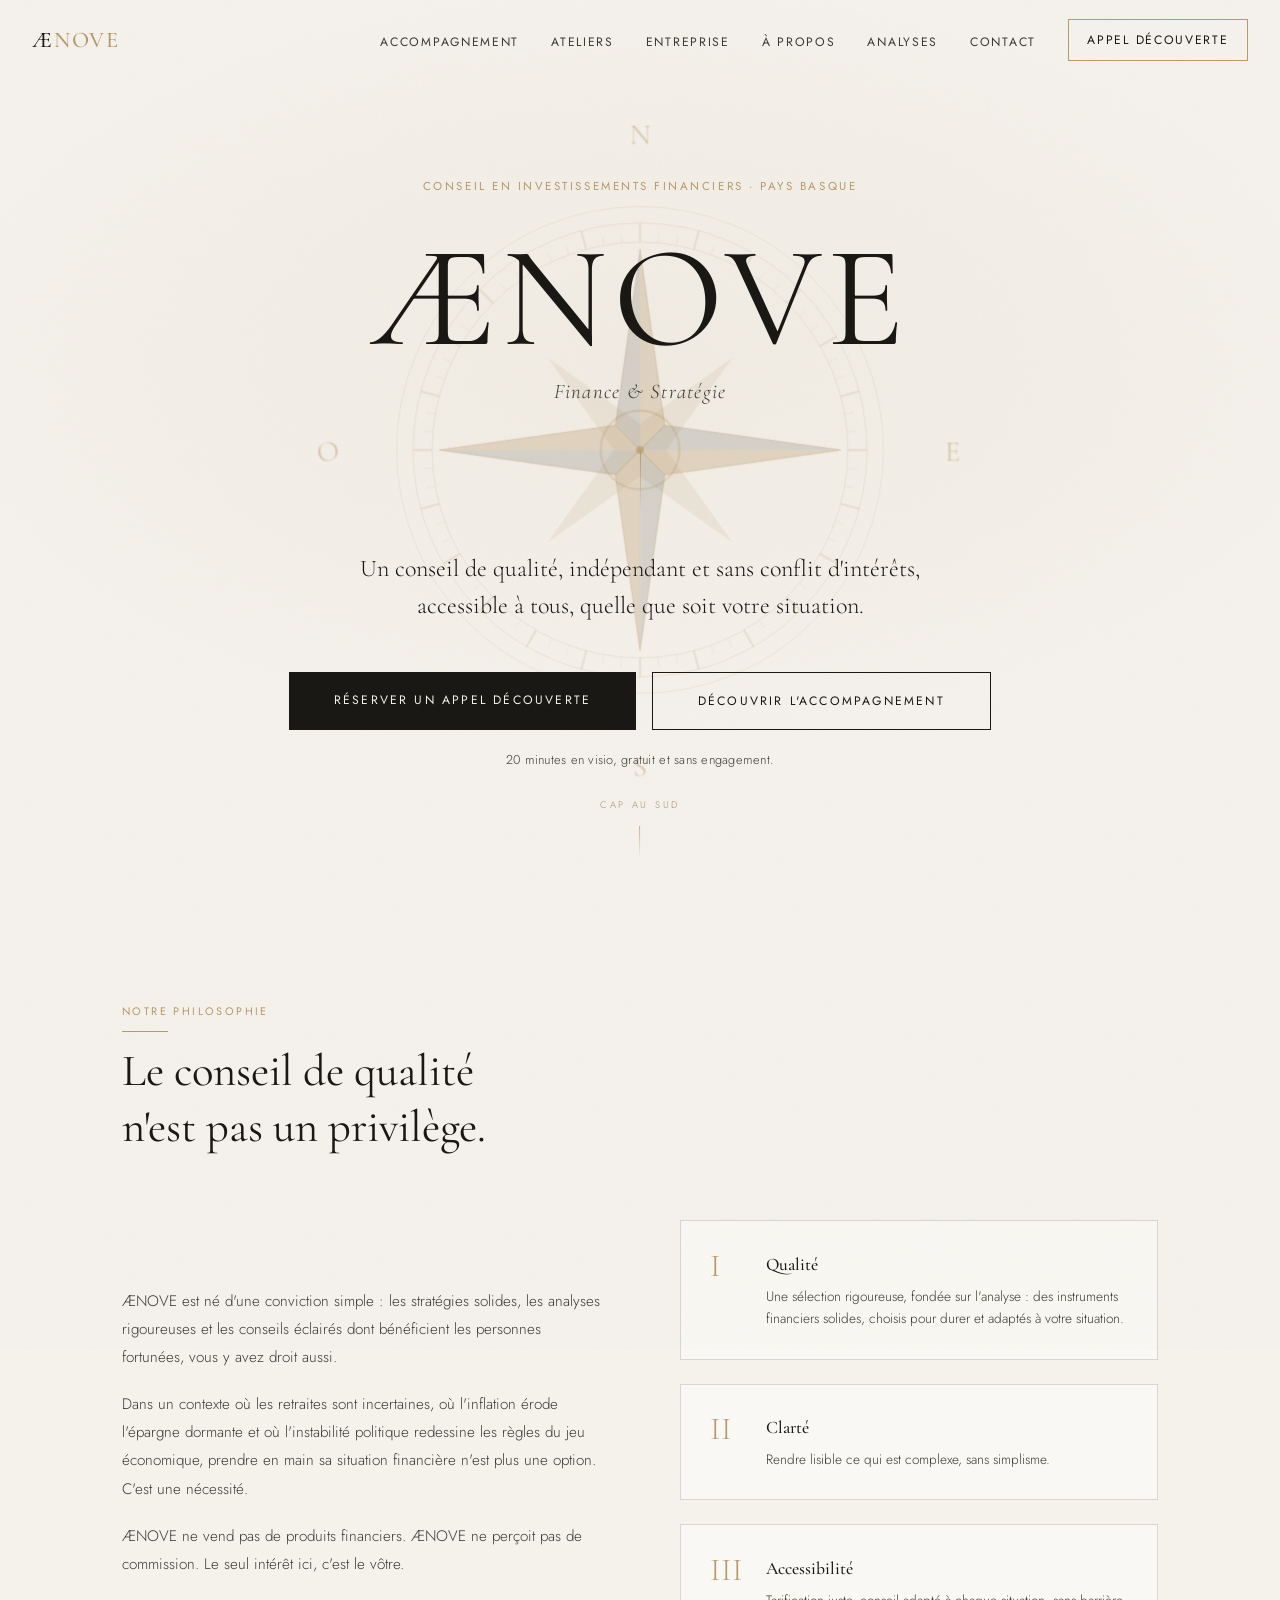
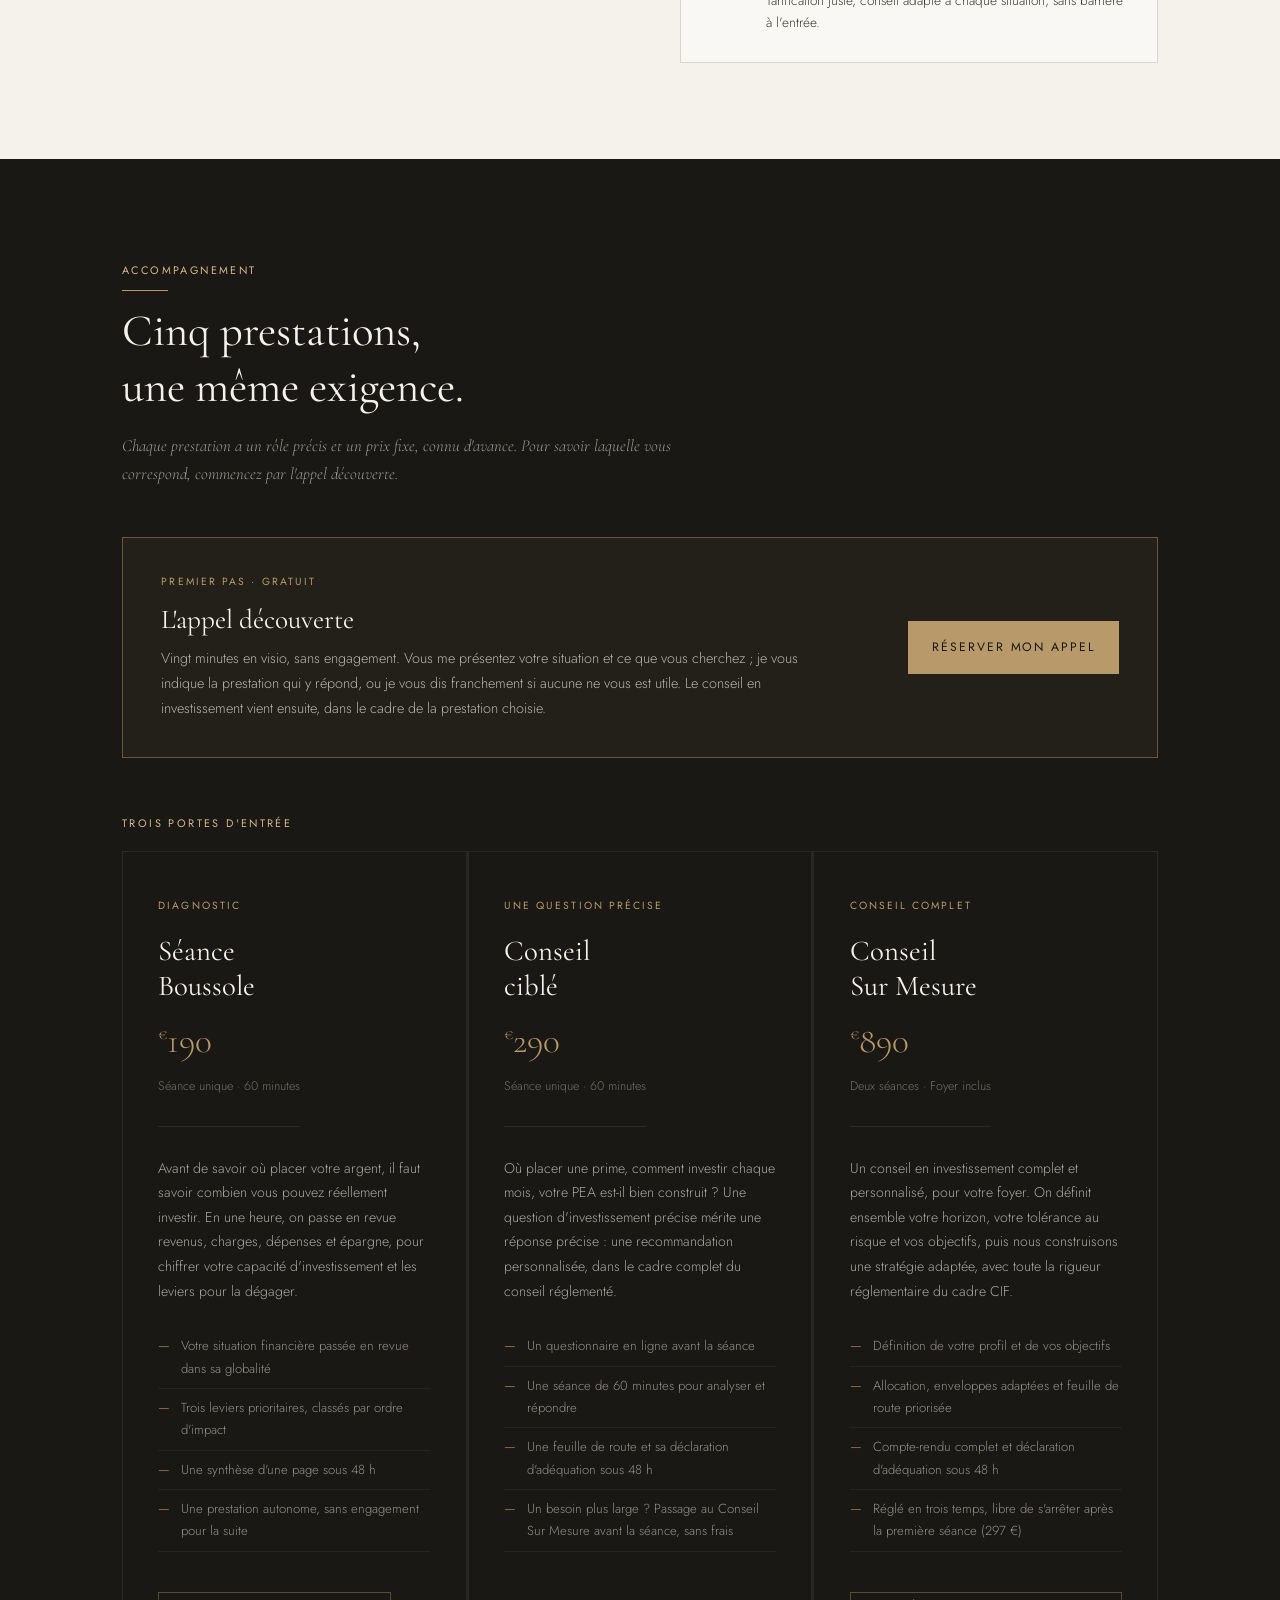
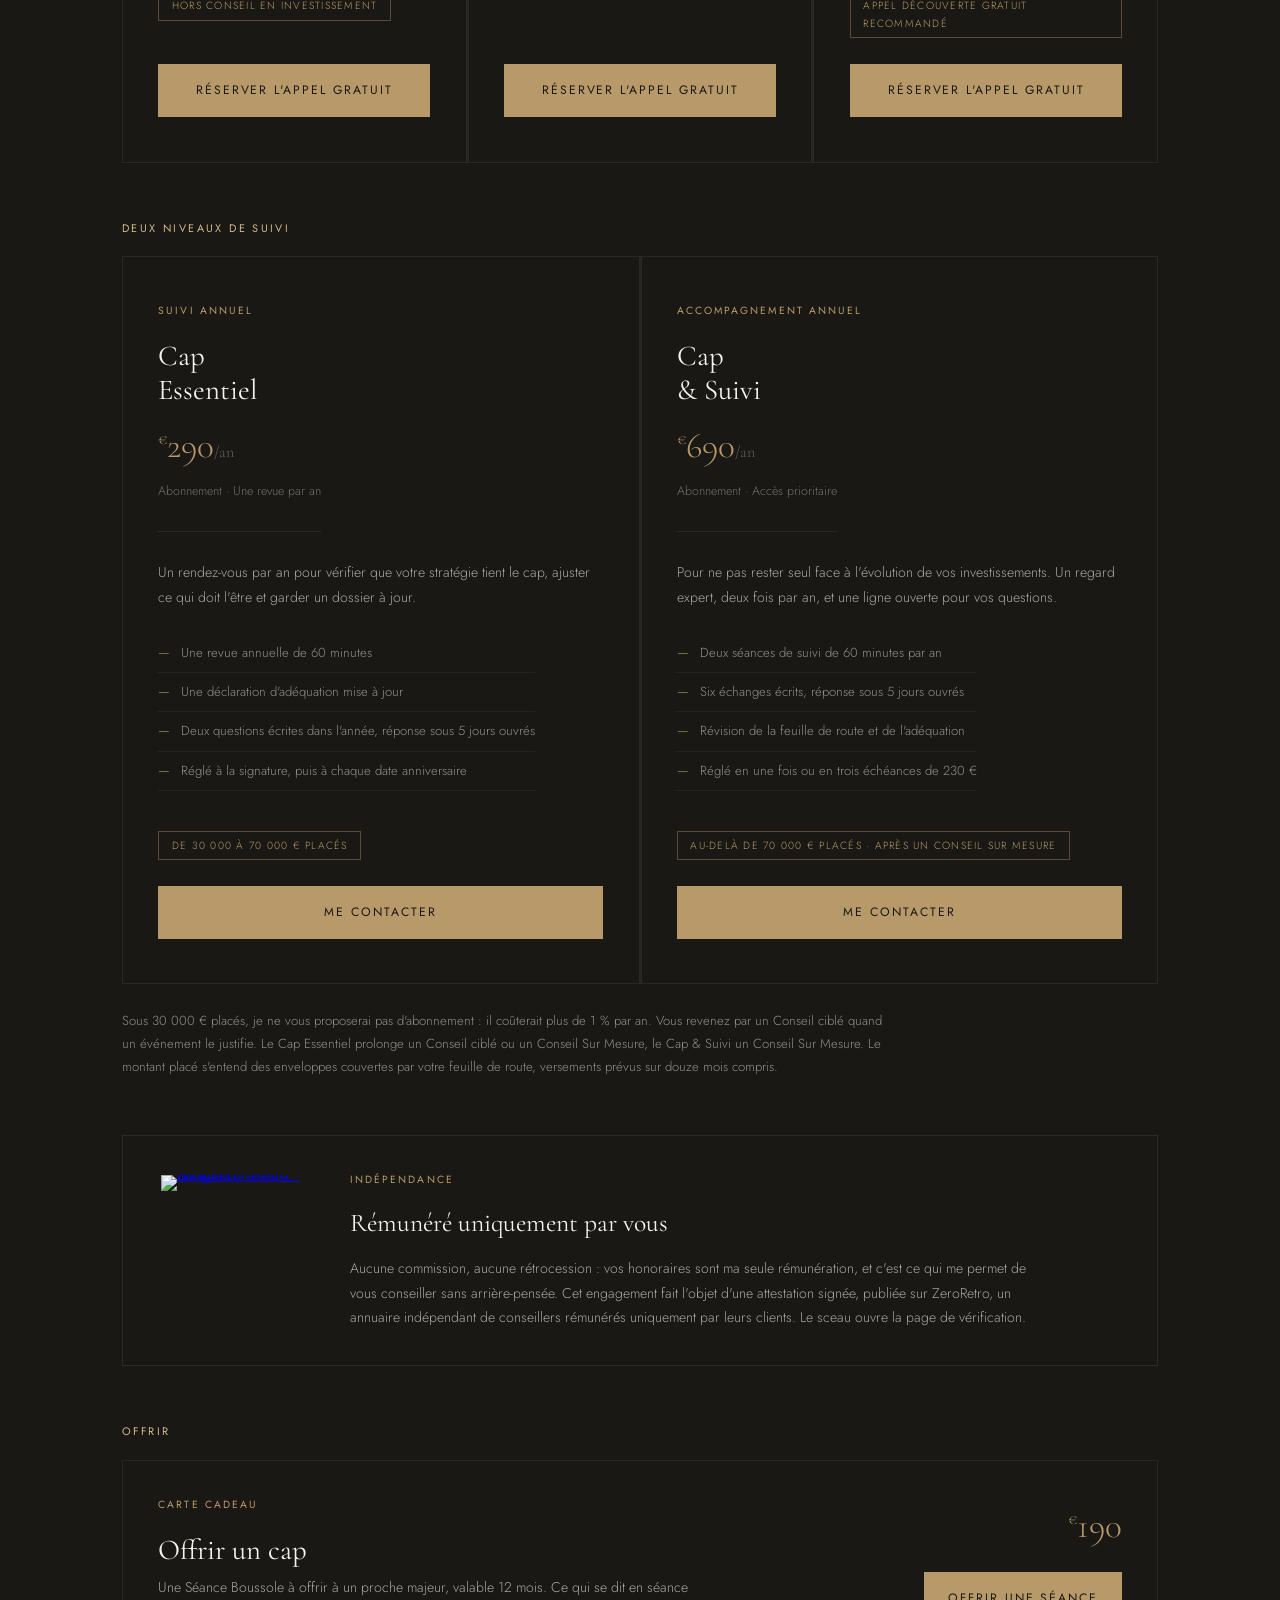
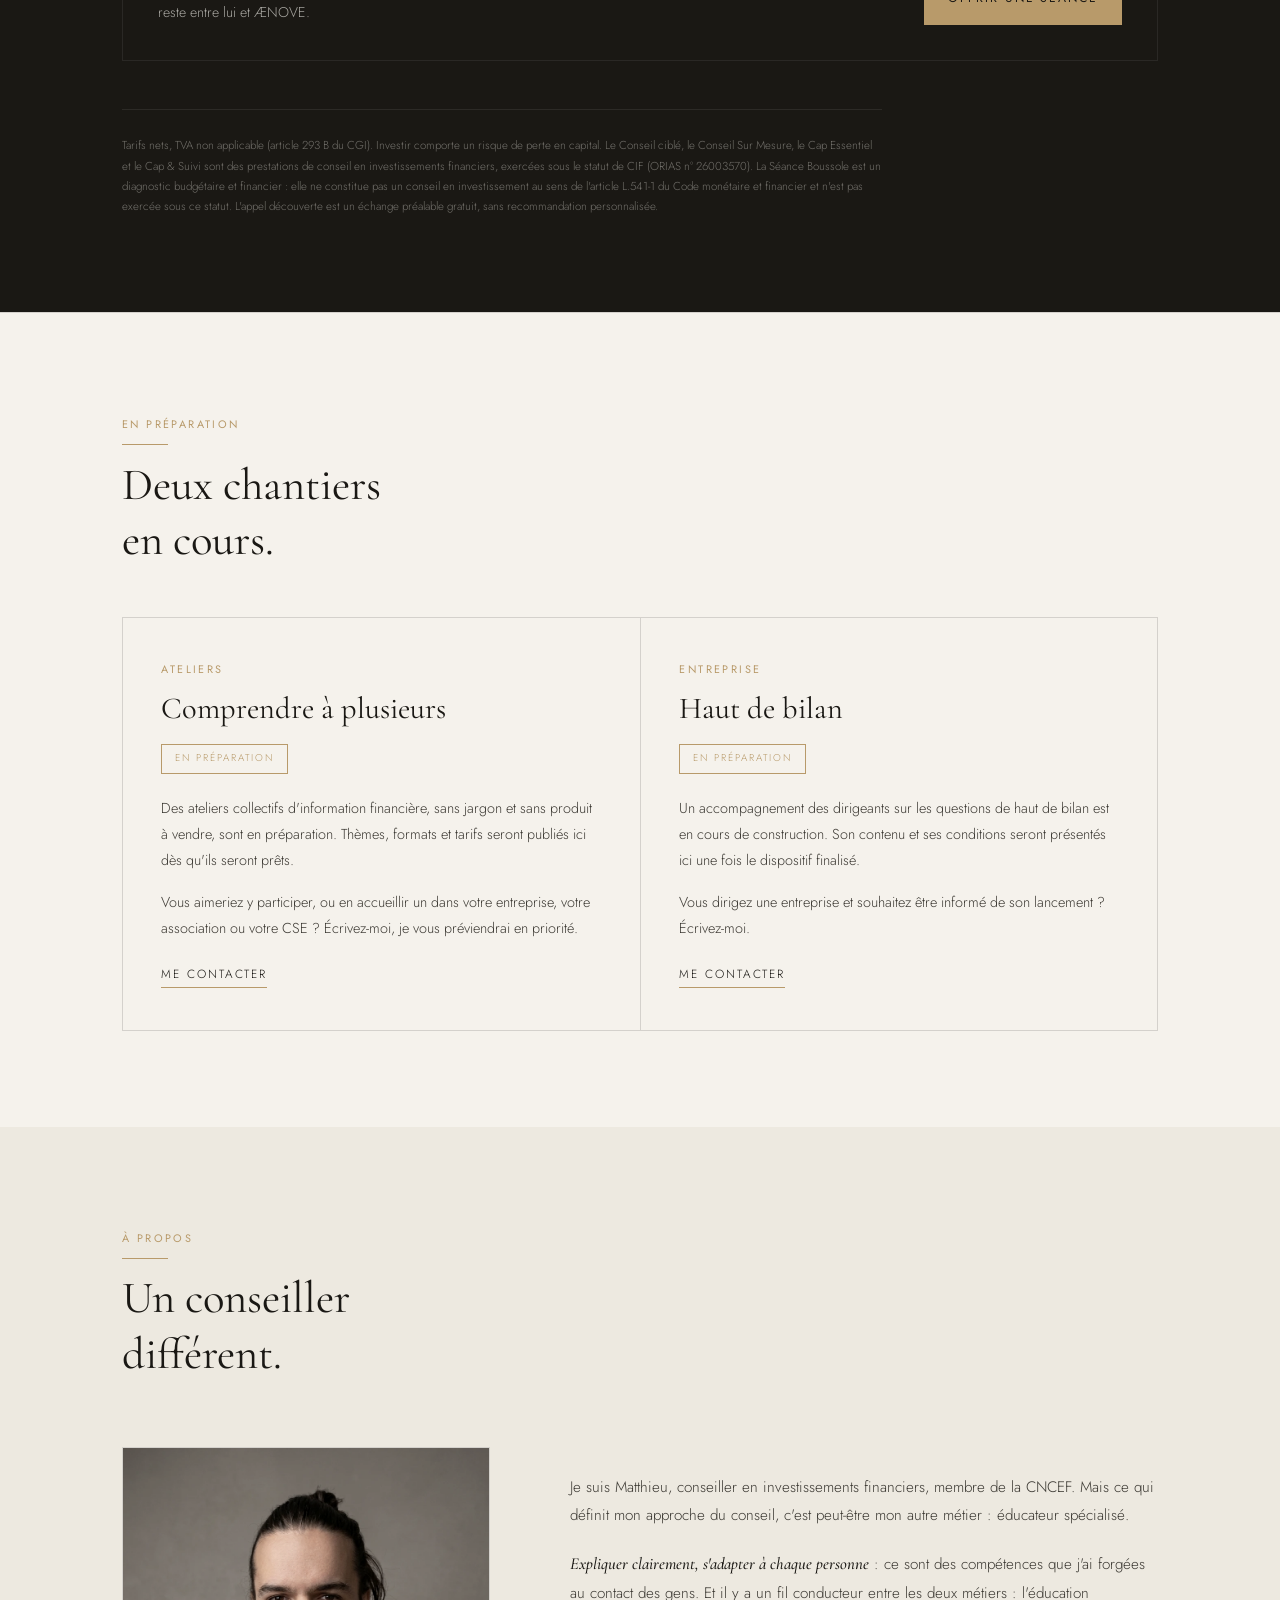
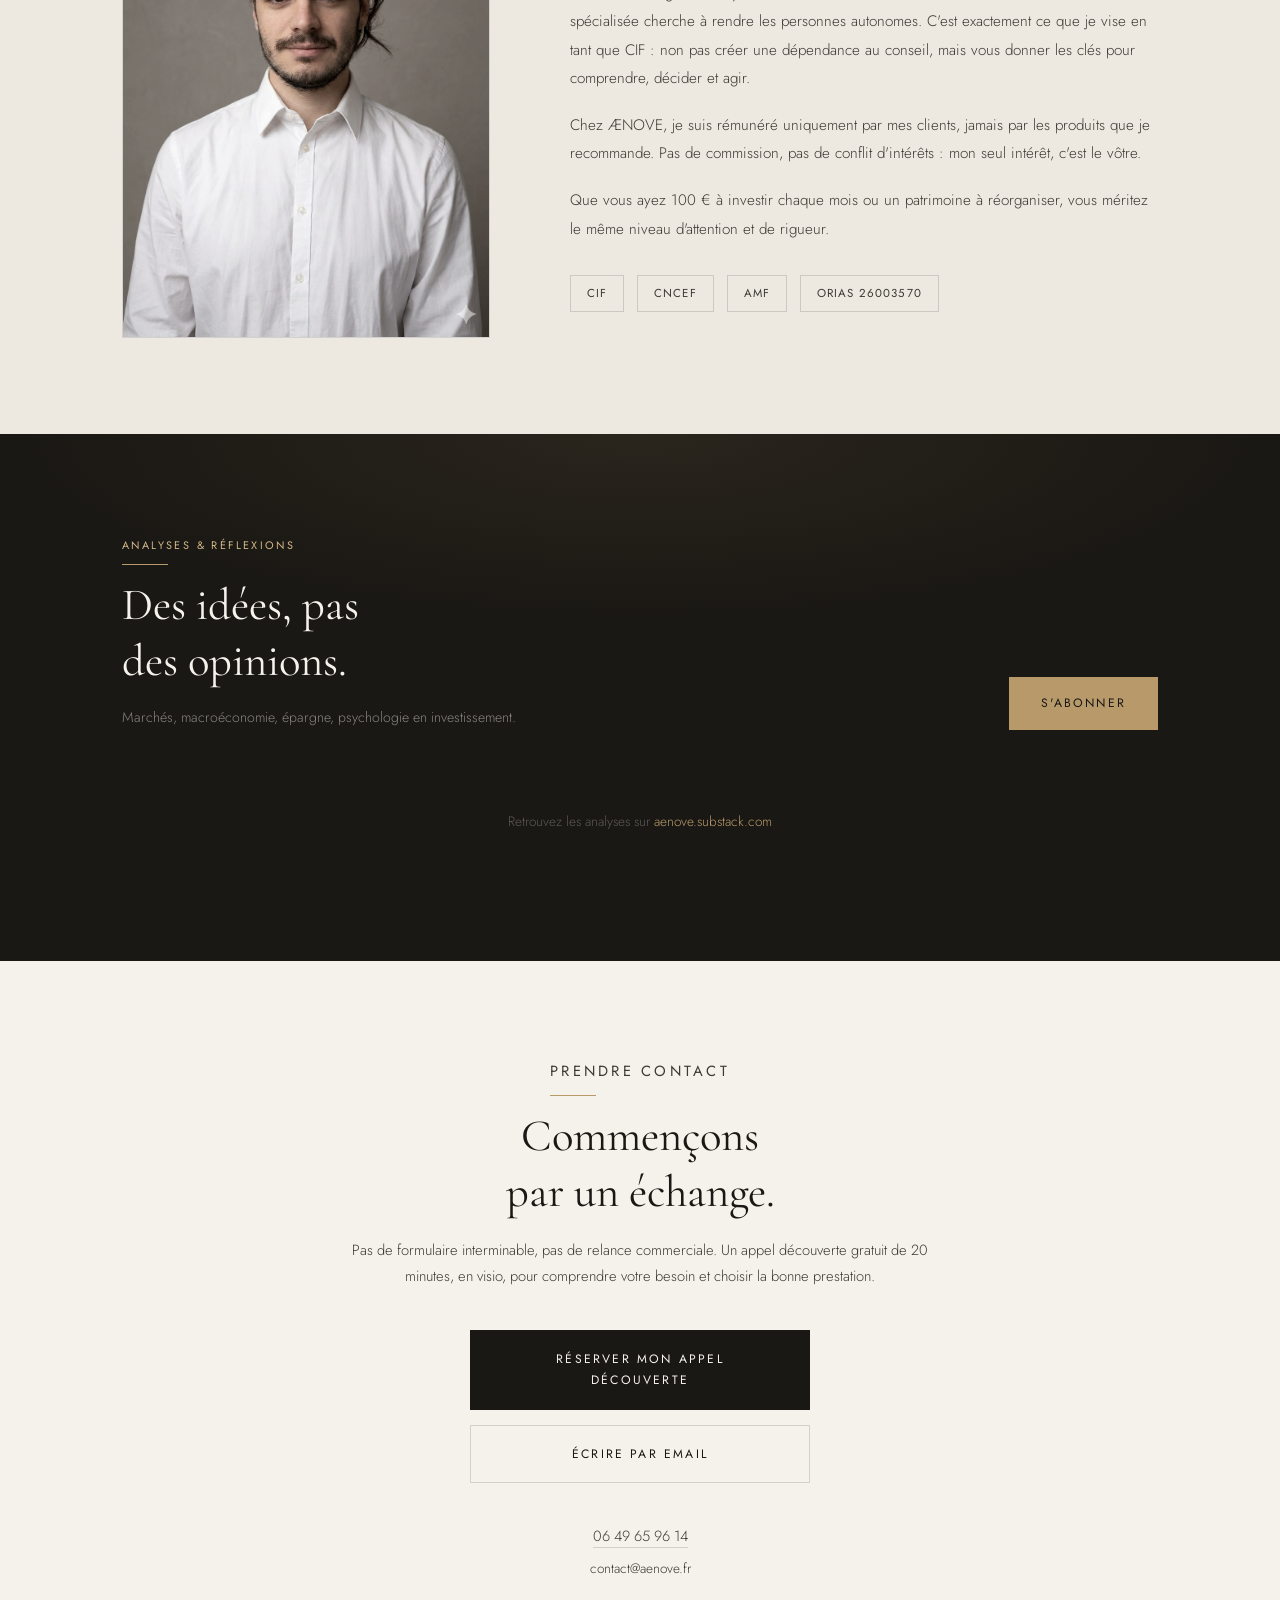
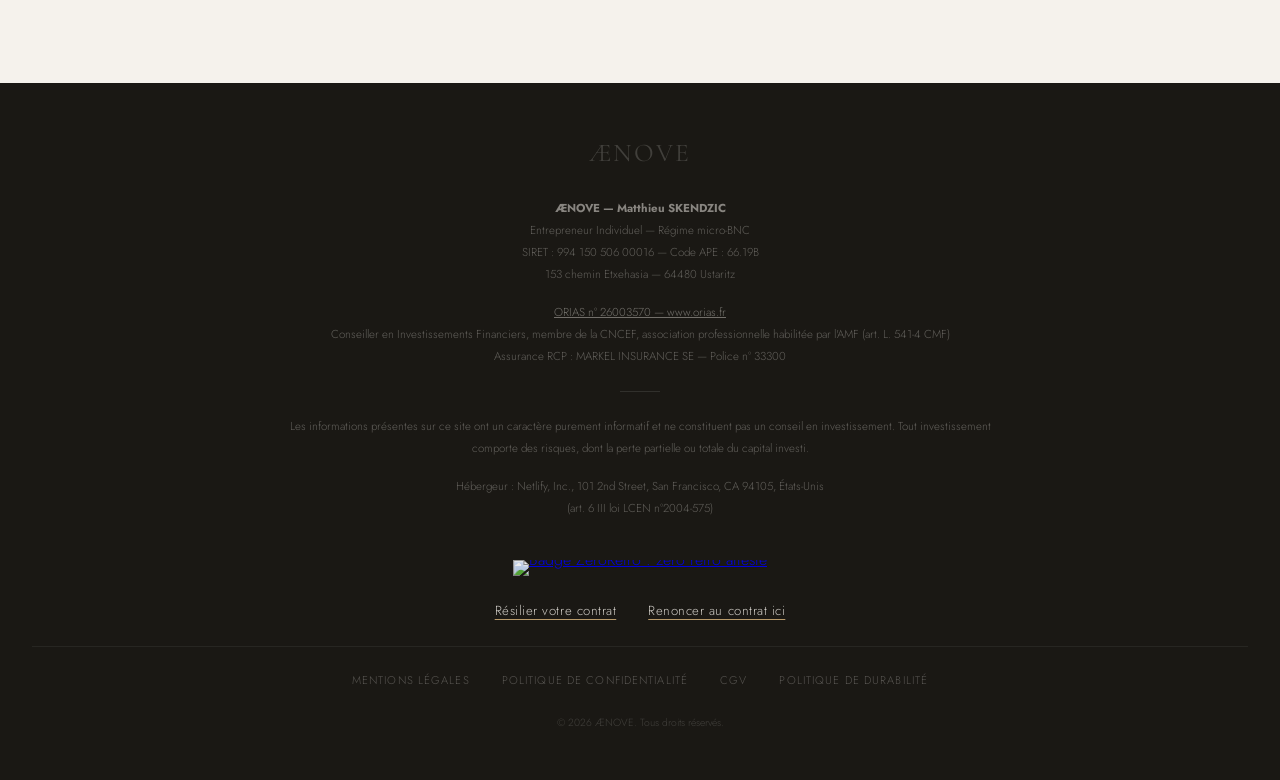
==== commit e735a7c6: "Refonte du site : accompagnement, appel découverte, ateliers et entreprise en préparation, badge Zer" ====
--- a/index.html
+++ b/index.html
@@ -3,9 +3,16 @@
 <head>
   <meta charset="UTF-8" />
   <meta name="viewport" content="width=device-width, initial-scale=1.0" />
-  <title>ÆNOVE — Finance & Stratégie</title>
-  <meta name="description" content="Conseil en investissements financiers indépendant, basé au Pays Basque. Un conseil de qualité, accessible à tous. CIF membre de la CNCEF." />
-  <meta name="keywords" content="conseiller financier Bayonne, conseil investissement Pays Basque, CIF CNCEF, ÆNOVE" />
+  <title>ÆNOVE · Conseil en investissements financiers indépendant, Pays Basque</title>
+  <meta name="description" content="Conseil en investissements financiers indépendant, rémunéré uniquement par vos honoraires. Basé à Ustaritz, au Pays Basque. Premier appel découverte gratuit de 20 minutes." />
+  <meta name="keywords" content="conseiller en investissements financiers, CIF indépendant, honoraires, Ustaritz, Pays Basque, ÆNOVE" />
+  <link rel="canonical" href="https://aenove.fr/" />
+  <meta property="og:type" content="website" />
+  <meta property="og:locale" content="fr_FR" />
+  <meta property="og:site_name" content="ÆNOVE" />
+  <meta property="og:url" content="https://aenove.fr/" />
+  <meta property="og:title" content="ÆNOVE · Conseil en investissements financiers indépendant" />
+  <meta property="og:description" content="Un conseil rémunéré uniquement par vos honoraires, à prix fixe et connu d'avance. Basé à Ustaritz, au Pays Basque." />
   <meta name="google-site-verification" content="CHaQVClchQ-leE1bo1ntJhdWbZhL7afkf-gVmS_LMRA" />
   <link rel="preconnect" href="https://fonts.googleapis.com" />
   <link rel="preconnect" href="https://fonts.gstatic.com" crossorigin />
@@ -16,8 +23,39 @@
   <link rel="stylesheet" href="styles/footer.css" />
   <link rel="stylesheet" href="styles/home.css" />
   <link rel="stylesheet" href="styles/premium.css" />
+  <link rel="stylesheet" href="styles/accueil.css" />
   <script defer src="scripts/popup.js"></script>
   <script defer src="scripts/premium.js"></script>
+  <script type="application/ld+json">
+  {
+    "@context": "https://schema.org",
+    "@type": "FinancialService",
+    "name": "ÆNOVE",
+    "description": "Conseil en investissements financiers indépendant, rémunéré uniquement par les honoraires de ses clients.",
+    "url": "https://aenove.fr/",
+    "email": "contact@aenove.fr",
+    "telephone": "+33649659614",
+    "priceRange": "190 € à 890 €",
+    "address": {
+      "@type": "PostalAddress",
+      "streetAddress": "153 chemin Etxehasia",
+      "postalCode": "64480",
+      "addressLocality": "Ustaritz",
+      "addressRegion": "Nouvelle-Aquitaine",
+      "addressCountry": "FR"
+    },
+    "areaServed": ["Pays Basque", "France"],
+    "founder": {
+      "@type": "Person",
+      "name": "Matthieu Skendzic",
+      "jobTitle": "Conseiller en investissements financiers"
+    },
+    "sameAs": [
+      "https://aenove.substack.com",
+      "https://zeroretro.fr/cif/aenove-ustaritz"
+    ]
+  }
+  </script>
 </head>
 <body>
 
@@ -31,11 +69,13 @@
       <span></span><span></span><span></span>
     </button>
     <ul class="nav-links" id="navLinks">
-      <li><a href="#philosophie">Philosophie</a></li>
-      <li><a href="#offres">Offres</a></li>
+      <li><a href="#accompagnement">Accompagnement</a></li>
+      <li><a href="#ateliers">Ateliers</a></li>
+      <li><a href="#entreprise">Entreprise</a></li>
       <li><a href="#matthieu">À propos</a></li>
       <li><a href="#analyses">Analyses</a></li>
       <li><a href="#contact">Contact</a></li>
+      <li class="nav-cta-item"><a href="https://calendly.com/contact-aenove" target="_blank" rel="noopener" class="nav-cta">Appel découverte</a></li>
     </ul>
   </nav>
 
@@ -113,10 +153,14 @@
       <p class="hero-subtitle">Finance &amp; Stratégie</p>
       <span class="hero-rule"></span>
       <p class="hero-tagline">
-        Un conseil de qualité, indépendant et sans conflit d'intérêts —<br>
+        Un conseil de qualité, indépendant et sans conflit d'intérêts,<br>
         accessible à tous, quelle que soit votre situation.
       </p>
-      <a href="#offres" class="hero-cta">Découvrir les offres</a>
+      <div class="hero-actions">
+        <a href="https://calendly.com/contact-aenove" target="_blank" rel="noopener" class="hero-cta">Réserver un appel découverte</a>
+        <a href="#accompagnement" class="hero-cta hero-cta--secondaire">Découvrir l'accompagnement</a>
+      </div>
+      <p class="hero-note">20 minutes en visio, gratuit et sans engagement.</p>
     </div>
 
     <div class="scroll-hint" aria-hidden="true">
@@ -132,7 +176,7 @@
       <h2 class="section-title" data-reveal>Le conseil de qualité<br>n'est pas un privilège.</h2>
       <div class="philo-grid">
         <div class="philo-text" data-reveal>
-          <p>ÆNOVE est né d'une conviction simple : les stratégies solides, les analyses rigoureuses et les conseils éclairés dont bénéficient les personnes fortunées — vous y avez droit aussi.</p>
+          <p>ÆNOVE est né d'une conviction simple : les stratégies solides, les analyses rigoureuses et les conseils éclairés dont bénéficient les personnes fortunées, vous y avez droit aussi.</p>
           <p>Dans un contexte où les retraites sont incertaines, où l'inflation érode l'épargne dormante et où l'instabilité politique redessine les règles du jeu économique, prendre en main sa situation financière n'est plus une option. C'est une nécessité.</p>
           <p>ÆNOVE ne vend pas de produits financiers. ÆNOVE ne perçoit pas de commission. Le seul intérêt ici, c'est le vôtre.</p>
         </div>
@@ -141,7 +185,7 @@
             <div class="pillar-num">I</div>
             <div>
               <div class="pillar-title">Qualité</div>
-              <p class="pillar-desc">Une sélection rigoureuse, fondée sur l'analyse — des instruments financiers solides, choisis pour durer et adaptés à votre situation.</p>
+              <p class="pillar-desc">Une sélection rigoureuse, fondée sur l'analyse : des instruments financiers solides, choisis pour durer et adaptés à votre situation.</p>
             </div>
           </div>
           <div class="pillar">
@@ -163,74 +207,168 @@
     </div>
   </section>
 
-  <!-- OFFRES -->
-  <section id="offres">
+  <!-- ACCOMPAGNEMENT -->
+  <section id="accompagnement">
+    <span id="offres" aria-hidden="true"></span>
     <div class="container">
-      <p class="section-label">Les offres ÆNOVE</p>
-      <h2 class="section-title" data-reveal>Quatre prestations,<br>une même exigence.</h2>
-      <p class="section-lead" data-reveal data-delay="1">Chaque prestation est indépendante et complète. Vous choisissez ce dont vous avez besoin, au moment où vous en avez besoin.</p>
-      <div class="offres-grid">
+      <p class="section-label">Accompagnement</p>
+      <h2 class="section-title" data-reveal>Cinq prestations,<br>une même exigence.</h2>
+      <p class="section-lead" data-reveal data-delay="1">Chaque prestation a un rôle précis et un prix fixe, connu d'avance. Pour savoir laquelle vous correspond, commencez par l'appel découverte.</p>
+
+      <div class="appel-decouverte" data-reveal>
+        <div class="appel-texte">
+          <p class="offre-tag">Premier pas · Gratuit</p>
+          <h3 class="appel-titre">L'appel découverte</h3>
+          <p class="appel-desc">Vingt minutes en visio, sans engagement. Vous me présentez votre situation et ce que vous cherchez ; je vous indique la prestation qui y répond, ou je vous dis franchement si aucune ne vous est utile. Le conseil en investissement vient ensuite, dans le cadre de la prestation choisie.</p>
+        </div>
+        <a href="https://calendly.com/contact-aenove" target="_blank" rel="noopener" class="offre-cta appel-cta">Réserver mon appel</a>
+      </div>
+
+      <p class="offres-groupe" data-reveal>Trois portes d'entrée</p>
+      <div class="offres-grid offres-grid--trois">
 
         <div class="offre-card" data-reveal data-delay="1">
           <p class="offre-tag">Diagnostic</p>
           <h3 class="offre-name">Séance<br>Boussole</h3>
           <div class="offre-price"><sup>€</sup>190</div>
-          <p class="offre-duration">Séance unique · 90 minutes</p>
-          <p class="offre-desc">Avant d'investir, il faut savoir d'où on part. En 90 minutes, on passe en revue votre situation financière dans sa globalité : revenus, charges, dépenses, épargne. On identifie ensemble les marges de manœuvre et, si besoin, on structure vos comptes pour que chaque euro ait une destination claire.</p>
+          <p class="offre-duration">Séance unique · 60 minutes</p>
+          <p class="offre-desc">Avant de savoir où placer votre argent, il faut savoir combien vous pouvez réellement investir. En une heure, on passe en revue revenus, charges, dépenses et épargne, pour chiffrer votre capacité d'investissement et les leviers pour la dégager.</p>
           <ul class="offre-features">
-            <li>Analyse complète de vos revenus et de vos charges</li>
-            <li>Identification des optimisations possibles</li>
-            <li>Structuration de vos enveloppes (loisirs, charges, épargne, investissement)</li>
-            <li>Livrable PDF sous 48h</li>
+            <li>Votre situation financière passée en revue dans sa globalité</li>
+            <li>Trois leviers prioritaires, classés par ordre d'impact</li>
+            <li>Une synthèse d'une page sous 48&nbsp;h</li>
+            <li>Une prestation autonome, sans engagement pour la suite</li>
           </ul>
-          <span class="offre-badge">Hors conseil en investissement — première étape avant d'investir</span>
-          <a href="https://calendly.com/contact-aenove" target="_blank" rel="noopener" class="offre-cta">Réserver ma séance</a>
+          <span class="offre-badge">Hors conseil en investissement</span>
+          <a href="https://calendly.com/contact-aenove" target="_blank" rel="noopener" class="offre-cta">Réserver l'appel gratuit</a>
         </div>
 
         <div class="offre-card" data-reveal data-delay="2">
-          <p class="offre-tag">Pédagogie &amp; décodage</p>
-          <h3 class="offre-name">Consultation</h3>
-          <div class="offre-price"><sup>€</sup>250</div>
+          <p class="offre-tag">Une question précise</p>
+          <h3 class="offre-name">Conseil<br>ciblé</h3>
+          <div class="offre-price"><sup>€</sup>290</div>
           <p class="offre-duration">Séance unique · 60 minutes</p>
-          <p class="offre-desc">Comprendre avant de décider. Un mécanisme, une classe d'actifs, une méthode d'analyse, la structure d'un produit : on prend le temps de décortiquer ce qui vous intrigue, jusqu'à ce que ce soit clair. Vous repartez avec un cadre de lecture que vous pourrez réutiliser seul.</p>
+          <p class="offre-desc">Où placer une prime, comment investir chaque mois, votre PEA est-il bien construit&nbsp;? Une question d'investissement précise mérite une réponse précise : une recommandation personnalisée, dans le cadre complet du conseil réglementé.</p>
           <ul class="offre-features">
-            <li>Le sujet de votre choix, expliqué en profondeur</li>
-            <li>Une méthode d'analyse transmise, pas une réponse toute faite</li>
-            <li>Ressources et pistes pour continuer en autonomie</li>
-            <li>Synthèse écrite de la séance</li>
+            <li>Un questionnaire en ligne avant la séance</li>
+            <li>Une séance de 60 minutes pour analyser et répondre</li>
+            <li>Une feuille de route et sa déclaration d'adéquation sous 48&nbsp;h</li>
+            <li>Un besoin plus large&nbsp;? Passage au Conseil Sur Mesure avant la séance, sans frais</li>
           </ul>
-          <span class="offre-badge">Pédagogie — ni conseil en investissement, ni recommandation personnalisée</span>
-          <a href="https://calendly.com/contact-aenove" target="_blank" rel="noopener" class="offre-cta">Réserver ma séance</a>
+          <a href="https://calendly.com/contact-aenove" target="_blank" rel="noopener" class="offre-cta">Réserver l'appel gratuit</a>
         </div>
 
         <div class="offre-card" data-reveal data-delay="3">
           <p class="offre-tag">Conseil complet</p>
           <h3 class="offre-name">Conseil<br>Sur Mesure</h3>
           <div class="offre-price"><sup>€</sup>890</div>
-          <p class="offre-duration">Deux séances · Suivi inclus</p>
-          <p class="offre-desc">Un conseil en investissement complet et personnalisé, sur deux séances. On définit ensemble votre horizon, votre tolérance au risque et vos objectifs — puis nous construisons une stratégie adaptée, avec toute la rigueur réglementaire du cadre CIF.</p>
+          <p class="offre-duration">Deux séances · Foyer inclus</p>
+          <p class="offre-desc">Un conseil en investissement complet et personnalisé, pour votre foyer. On définit ensemble votre horizon, votre tolérance au risque et vos objectifs, puis nous construisons une stratégie adaptée, avec toute la rigueur réglementaire du cadre CIF.</p>
           <ul class="offre-features">
             <li>Définition de votre profil et de vos objectifs</li>
-            <li>Sélection des enveloppes fiscales adaptées</li>
-            <li>Stratégie d'allocation et feuille de route personnalisée</li>
-            <li>Document de conseil complet transmis sous 48h</li>
+            <li>Allocation, enveloppes adaptées et feuille de route priorisée</li>
+            <li>Compte-rendu complet et déclaration d'adéquation sous 48&nbsp;h</li>
+            <li>Réglé en trois temps, libre de s'arrêter après la première séance (297&nbsp;€)</li>
           </ul>
-          <a href="https://calendly.com/contact-aenove" target="_blank" rel="noopener" class="offre-cta">Réserver ma séance</a>
-        </div>
-
-        <div class="offre-card" data-reveal data-delay="4">
+          <span class="offre-badge">Appel découverte gratuit recommandé</span>
+          <a href="https://calendly.com/contact-aenove" target="_blank" rel="noopener" class="offre-cta">Réserver l'appel gratuit</a>
+        </div>
+
+      </div>
+
+      <p class="offres-groupe" data-reveal>Deux niveaux de suivi</p>
+      <div class="offres-grid">
+
+        <div class="offre-card" data-reveal data-delay="1">
+          <p class="offre-tag">Suivi annuel</p>
+          <h3 class="offre-name">Cap<br>Essentiel</h3>
+          <div class="offre-price"><sup>€</sup>290<span style="font-size:1rem;color:rgba(245,242,236,0.35)">/an</span></div>
+          <p class="offre-duration">Abonnement · Une revue par an</p>
+          <p class="offre-desc">Un rendez-vous par an pour vérifier que votre stratégie tient le cap, ajuster ce qui doit l'être et garder un dossier à jour.</p>
+          <ul class="offre-features">
+            <li>Une revue annuelle de 60 minutes</li>
+            <li>Une déclaration d'adéquation mise à jour</li>
+            <li>Deux questions écrites dans l'année, réponse sous 5 jours ouvrés</li>
+            <li>Réglé à la signature, puis à chaque date anniversaire</li>
+          </ul>
+          <span class="offre-badge">De 30&nbsp;000 à 70&nbsp;000&nbsp;€ placés</span>
+          <a href="#contact" class="offre-cta">Me contacter</a>
+        </div>
+
+        <div class="offre-card" data-reveal data-delay="2">
           <p class="offre-tag">Accompagnement annuel</p>
           <h3 class="offre-name">Cap<br>&amp; Suivi</h3>
           <div class="offre-price"><sup>€</sup>690<span style="font-size:1rem;color:rgba(245,242,236,0.35)">/an</span></div>
           <p class="offre-duration">Abonnement · Accès prioritaire</p>
           <p class="offre-desc">Pour ne pas rester seul face à l'évolution de vos investissements. Un regard expert, deux fois par an, et une ligne ouverte pour vos questions.</p>
           <ul class="offre-features">
-            <li>Deux points de 60 minutes par an</li>
-            <li>Accès email cadré (réponse sous 72h ouvrées)</li>
-            <li>Révision de la feuille de route</li>
+            <li>Deux séances de suivi de 60 minutes par an</li>
+            <li>Six échanges écrits, réponse sous 5 jours ouvrés</li>
+            <li>Révision de la feuille de route et de l'adéquation</li>
+            <li>Réglé en une fois ou en trois échéances de 230&nbsp;€</li>
           </ul>
-          <span class="offre-badge">Réservé aux clients Conseil Sur Mesure</span>
+          <span class="offre-badge">Au-delà de 70&nbsp;000&nbsp;€ placés · après un Conseil Sur Mesure</span>
           <a href="#contact" class="offre-cta">Me contacter</a>
+        </div>
+
+      </div>
+      <p class="offres-note" data-reveal>Sous 30&nbsp;000&nbsp;€ placés, je ne vous proposerai pas d'abonnement : il coûterait plus de 1&nbsp;% par an. Vous revenez par un Conseil ciblé quand un événement le justifie. Le Cap Essentiel prolonge un Conseil ciblé ou un Conseil Sur Mesure, le Cap &amp; Suivi un Conseil Sur Mesure. Le montant placé s'entend des enveloppes couvertes par votre feuille de route, versements prévus sur douze mois compris.</p>
+
+      <div class="independance" data-reveal>
+        <a class="independance-sceau" href="https://zeroretro.fr/verification/aenove-ustaritz" target="_blank" rel="noopener" aria-label="Vérifier l'attestation zéro rétro d'ÆNOVE sur ZeroRetro (nouvel onglet)">
+          <img src="https://zeroretro.fr/badge/aenove-ustaritz.svg?format=sceau" alt="Badge ZeroRetro : zéro rétro attesté, ÆNOVE" width="200" height="200" loading="lazy" />
+        </a>
+        <div class="independance-texte">
+          <p class="offre-tag">Indépendance</p>
+          <h3 class="independance-titre">Rémunéré uniquement par vous</h3>
+          <p>Aucune commission, aucune rétrocession : vos honoraires sont ma seule rémunération, et c'est ce qui me permet de vous conseiller sans arrière-pensée. Cet engagement fait l'objet d'une attestation signée, publiée sur ZeroRetro, un annuaire indépendant de conseillers rémunérés uniquement par leurs clients. Le sceau ouvre la page de vérification.</p>
+        </div>
+      </div>
+
+      <p class="offres-groupe" data-reveal>Offrir</p>
+      <div class="offres-grid offres-grid--une">
+
+        <div class="offre-card offre-card--compacte offre-card--horizontale" data-reveal data-delay="1">
+          <div class="offre-horizontale-texte">
+            <p class="offre-tag">Carte cadeau</p>
+            <h3 class="offre-name">Offrir un cap</h3>
+            <p class="offre-desc">Une Séance Boussole à offrir à un proche majeur, valable 12 mois. Ce qui se dit en séance reste entre lui et ÆNOVE.</p>
+          </div>
+          <div class="offre-horizontale-action">
+            <div class="offre-price"><sup>€</sup>190</div>
+            <a href="#contact" class="offre-cta">Offrir une séance</a>
+          </div>
+        </div>
+
+      </div>
+
+      <p class="offres-mentions">Tarifs nets, TVA non applicable (article 293 B du CGI). Investir comporte un risque de perte en capital. Le Conseil ciblé, le Conseil Sur Mesure, le Cap Essentiel et le Cap &amp; Suivi sont des prestations de conseil en investissements financiers, exercées sous le statut de CIF (ORIAS n° 26003570). La Séance Boussole est un diagnostic budgétaire et financier : elle ne constitue pas un conseil en investissement au sens de l'article L.541-1 du Code monétaire et financier et n'est pas exercée sous ce statut. L'appel découverte est un échange préalable gratuit, sans recommandation personnalisée.</p>
+    </div>
+  </section>
+
+  <!-- ATELIERS ET ENTREPRISE : chantiers en préparation -->
+  <section id="chantiers">
+    <div class="container">
+      <p class="section-label">En préparation</p>
+      <h2 class="section-title" data-reveal>Deux chantiers<br>en cours.</h2>
+      <div class="chantiers-grid">
+
+        <div class="chantier" id="ateliers" data-reveal data-delay="1">
+          <p class="chantier-label">Ateliers</p>
+          <h3 class="chantier-titre">Comprendre à plusieurs</h3>
+          <span class="chantier-statut">En préparation</span>
+          <p>Des ateliers collectifs d'information financière, sans jargon et sans produit à vendre, sont en préparation. Thèmes, formats et tarifs seront publiés ici dès qu'ils seront prêts.</p>
+          <p>Vous aimeriez y participer, ou en accueillir un dans votre entreprise, votre association ou votre CSE ? Écrivez-moi, je vous préviendrai en priorité.</p>
+          <a href="#contact" class="chantier-lien">Me contacter</a>
+        </div>
+
+        <div class="chantier" id="entreprise" data-reveal data-delay="2">
+          <p class="chantier-label">Entreprise</p>
+          <h3 class="chantier-titre">Haut de bilan</h3>
+          <span class="chantier-statut">En préparation</span>
+          <p>Un accompagnement des dirigeants sur les questions de haut de bilan est en cours de construction. Son contenu et ses conditions seront présentés ici une fois le dispositif finalisé.</p>
+          <p>Vous dirigez une entreprise et souhaitez être informé de son lancement ? Écrivez-moi.</p>
+          <a href="#contact" class="chantier-lien">Me contacter</a>
         </div>
 
       </div>
@@ -244,12 +382,12 @@
       <h2 class="section-title" data-reveal>Un conseiller<br>différent.</h2>
       <div class="matthieu-grid">
         <div class="matthieu-portrait" data-reveal style="padding:0; overflow:hidden;">
-            <img src="photo.webp" alt="Matthieu Skendzic — ÆNOVE" style="width: 100%; height: 100%; object-fit: cover; object-position: center top;">
+            <img src="photo.webp" alt="Matthieu Skendzic, fondateur d'ÆNOVE" style="width: 100%; height: 100%; object-fit: cover; object-position: center top;">
         </div>
         <div class="matthieu-content" data-reveal>
           <p>Je suis Matthieu, conseiller en investissements financiers, membre de la CNCEF. Mais ce qui définit mon approche du conseil, c'est peut-être mon autre métier : éducateur spécialisé.</p>
-          <p><em>Expliquer clairement, s'adapter à chaque personne</em> — ce sont des compétences que j'ai forgées au contact des gens. Et il y a un fil conducteur entre les deux métiers : l'éducation spécialisée cherche à rendre les personnes autonomes. C'est exactement ce que je vise en tant que CIF — non pas créer une dépendance au conseil, mais vous donner les clés pour comprendre, décider et agir.</p>
-          <p>Chez ÆNOVE, je suis rémunéré uniquement par mes clients — jamais par les produits que je recommande. Pas de commission, pas de conflit d'intérêts : mon seul intérêt, c'est le vôtre.</p>
+          <p><em>Expliquer clairement, s'adapter à chaque personne</em> : ce sont des compétences que j'ai forgées au contact des gens. Et il y a un fil conducteur entre les deux métiers : l'éducation spécialisée cherche à rendre les personnes autonomes. C'est exactement ce que je vise en tant que CIF : non pas créer une dépendance au conseil, mais vous donner les clés pour comprendre, décider et agir.</p>
+          <p>Chez ÆNOVE, je suis rémunéré uniquement par mes clients, jamais par les produits que je recommande. Pas de commission, pas de conflit d'intérêts : mon seul intérêt, c'est le vôtre.</p>
           <p>Que vous ayez 100 € à investir chaque mois ou un patrimoine à réorganiser, vous méritez le même niveau d'attention et de rigueur.</p>
           <div class="certif-list">
             <span class="certif-item">CIF</span>
@@ -481,9 +619,9 @@
       <div class="contact-inner">
         <p class="section-label">Prendre contact</p>
         <h2 class="section-title" data-reveal>Commençons<br>par un échange.</h2>
-        <p>Pas de formulaire interminable, pas de relance commerciale. Un premier échange pour comprendre votre situation et voir si ÆNOVE peut vous apporter de la valeur.</p>
+        <p>Pas de formulaire interminable, pas de relance commerciale. Un appel découverte gratuit de 20 minutes, en visio, pour comprendre votre besoin et choisir la bonne prestation.</p>
         <div class="contact-actions" data-reveal>
-          <a href="https://calendly.com/contact-aenove" target="_blank" rel="noopener" class="btn-primary">Prendre rendez-vous</a>
+          <a href="https://calendly.com/contact-aenove" target="_blank" rel="noopener" class="btn-primary">Réserver mon appel découverte</a>
           <a href="mailto:contact@aenove.fr" id="btn-email" class="btn-secondary">Écrire par email</a>
         </div>
         <div class="contact-details" data-reveal>
@@ -519,10 +657,19 @@
     </p>
 
     <p class="footer-legal">
-      Hébergeur : Netlify, Inc. — 44 Montgomery Street, Suite 300, San Francisco, CA 94104, USA<br>
+      Hébergeur : Netlify, Inc., 101 2nd Street, San Francisco, CA 94105, États-Unis<br>
       (art. 6 III loi LCEN n°2004-575)
     </p>
 
+    <div class="footer-badge">
+      <a href="https://zeroretro.fr/verification/aenove-ustaritz" target="_blank" rel="noopener" aria-label="Vérifier l'attestation zéro rétro d'ÆNOVE sur ZeroRetro (nouvel onglet)">
+        <img src="https://zeroretro.fr/badge/aenove-ustaritz.svg" alt="Badge ZeroRetro : zéro rétro attesté" width="316" height="44" loading="lazy" />
+      </a>
+    </div>
+    <div class="footer-contrat">
+      <a href="/resilier">Résilier votre contrat</a>
+      <a href="/renoncer">Renoncer au contrat ici</a>
+    </div>
     <div class="footer-links">
       <a href="/mentions-legales">Mentions légales</a>
       <a href="/confidentialite">Politique de confidentialité</a>
@@ -532,5 +679,11 @@
     <p style="font-size:0.65rem;margin-top:1.5rem;color:rgba(245,242,236,0.18)">© 2026 ÆNOVE. Tous droits réservés.</p>
   </footer>
 
-</body>
+<script>
+document.querySelectorAll('a[href*="cdn-cgi"], a[href*="email-protection"]').forEach(function(a){
+  a.href='mailto:contact@aenove.fr';
+  if(a.querySelector('span')){a.querySelector('span').textContent='contact@aenove.fr';}
+  if(!a.querySelector('span') && a.textContent.includes('protected')){a.textContent='contact@aenove.fr';}
+});
+</script></body>
 </html>
--- a/styles/footer.css
+++ b/styles/footer.css
@@ -57,3 +57,50 @@
 .footer-links a:hover {
     color: var(--gold);
 }
+
+/* Bloc « contrat » ajouté au pied de page de toutes les pages */
+.footer-contrat {
+    display: flex;
+    justify-content: center;
+    flex-wrap: wrap;
+    gap: 0.6rem 2rem;
+    margin: 1.5rem 0 0;
+}
+
+.footer-contrat a {
+    font-family: var(--sans);
+    font-size: 0.82rem;
+    letter-spacing: 0.04em;
+    color: rgba(245, 242, 236, 0.82);
+    text-decoration: underline;
+    text-decoration-color: var(--gold);
+    text-underline-offset: 4px;
+}
+
+.footer-contrat a:hover,
+.footer-contrat a:focus-visible {
+    color: var(--gold-light);
+}
+
+/* Badge ZeroRetro « zéro rétro attesté », présent sur toutes les pages */
+.footer-badge {
+    margin: 1.6rem 0 0.4rem;
+}
+
+.footer-badge a {
+    display: inline-block;
+    line-height: 0;
+    opacity: 0.92;
+    transition: opacity var(--ease);
+}
+
+.footer-badge a:hover,
+.footer-badge a:focus-visible {
+    opacity: 1;
+}
+
+.footer-badge img {
+    width: 316px;
+    max-width: 100%;
+    height: auto;
+}
--- a/styles/home.css
+++ b/styles/home.css
@@ -234,20 +234,20 @@
     line-height: 1.65;
 }
 
-/* OFFRES */
-#offres {
+/* ACCOMPAGNEMENT (ancienne section Offres) */
+#accompagnement {
     background: var(--ink);
 }
 
-#offres .section-label {
+#accompagnement .section-label {
     color: var(--gold-light);
 }
 
-#offres .section-title {
+#accompagnement .section-title {
     color: var(--cream);
 }
 
-#offres .section-lead {
+#accompagnement .section-lead {
     color: rgba(245, 242, 236, 0.6);
 }
 
@@ -728,3 +728,47 @@
 .offre-badge {
     margin-bottom: 1.6rem;
 }
+
+/* ---------- OFFRES : grille de novembre 2026 ---------- */
+.offres-groupe {
+    font-family: var(--sans);
+    font-size: 0.68rem;
+    font-weight: 400;
+    letter-spacing: 0.22em;
+    text-transform: uppercase;
+    color: var(--gold-light);
+    margin-top: 3.5rem;
+}
+.offres-groupe + .offres-grid {
+    margin-top: 1.2rem;
+}
+.offres-grid--trois {
+    grid-template-columns: repeat(3, 1fr);
+}
+.offre-card--compacte {
+    padding: 2.2rem;
+}
+.offre-card--compacte .offre-price {
+    margin-bottom: 1.2rem;
+}
+.offres-note,
+.offres-mentions {
+    font-family: var(--sans);
+    font-size: 0.82rem;
+    line-height: 1.75;
+    color: rgba(245, 242, 236, 0.55);
+    max-width: 760px;
+    margin-top: 1.6rem;
+}
+.offres-mentions {
+    font-size: 0.72rem;
+    color: rgba(245, 242, 236, 0.4);
+    margin-top: 3rem;
+    padding-top: 1.6rem;
+    border-top: 1px solid rgba(255, 255, 255, 0.08);
+}
+@media (max-width: 900px) {
+    .offres-grid--trois {
+        grid-template-columns: 1fr;
+    }
+}
--- a/styles/premium.css
+++ b/styles/premium.css
@@ -253,17 +253,21 @@
     transform: none;
 }
 
-/* titres : dévoilés comme une impression qui apparaît */
+/* titres : apparition plus lente, avec un léger flou qui se dissipe.
+   (Pas de clip-path : un titre entièrement masqué n'est jamais détecté
+   à l'écran par le navigateur, et ne s'affichait donc jamais.) */
 .section-title[data-reveal] {
-    clip-path: inset(0 0 100% 0);
     transform: translateY(34px);
+    filter: blur(4px);
     transition: opacity 1.3s cubic-bezier(0.22, 1, 0.36, 1),
                 transform 1.3s cubic-bezier(0.22, 1, 0.36, 1),
-                clip-path 1.3s cubic-bezier(0.22, 1, 0.36, 1);
+                filter 1.3s cubic-bezier(0.22, 1, 0.36, 1);
 }
 
 .section-title[data-reveal].is-visible {
-    clip-path: inset(0 0 0 0);
+    opacity: 1;
+    transform: none;
+    filter: none;
 }
 
 /* cascade */
@@ -453,7 +457,7 @@
     }
 
     [data-reveal] { opacity: 1; transform: none; }
-    .section-title[data-reveal] { clip-path: none; }
+    .section-title[data-reveal] { filter: none; transform: none; }
     .grain { animation: none; }
     .rose-draw { stroke-dashoffset: 0; }
     .rose-fade { opacity: 1; }
--- a/styles/accueil.css
+++ b/styles/accueil.css
@@ -0,0 +1,352 @@
+/* ==========================================================================
+   Page d'accueil · refonte de novembre 2026
+   Navigation avec appel découverte, accompagnement, indépendance (badge
+   ZeroRetro), carte cadeau, chantiers en préparation (Ateliers, Entreprise).
+   ========================================================================== */
+
+/* ---------- Navigation ---------- */
+.nav-links {
+    align-items: center;
+    gap: 2rem;
+}
+
+.nav-links .nav-cta {
+    display: inline-block;
+    color: var(--ink);
+    border: 1px solid var(--gold);
+    padding: 0.6rem 1.15rem;
+    transition: background var(--ease), color var(--ease), border-color var(--ease);
+}
+
+.nav-links .nav-cta::after {
+    display: none;
+}
+
+.nav-links .nav-cta:hover,
+.nav-links .nav-cta:focus-visible {
+    background: var(--gold);
+    color: var(--ink);
+}
+
+/* Menu replié dès que les sept entrées ne tiennent plus sur une ligne */
+@media (max-width: 1100px) {
+    nav {
+        flex-wrap: wrap;
+    }
+
+    .nav-links {
+        max-height: 0;
+        overflow: hidden;
+        width: 100%;
+        transition: max-height 0.4s ease, padding 0.4s ease;
+        flex-direction: column;
+        align-items: center;
+        gap: 1.4rem;
+    }
+
+    .nav-links.open {
+        display: flex;
+        max-height: 620px;
+        padding: 1.5rem 0;
+    }
+
+    .nav-links a {
+        font-size: 0.95rem;
+    }
+
+    .nav-toggle {
+        display: flex;
+    }
+
+    nav:has(.nav-links.open) {
+        background: rgba(245, 242, 236, 0.97) !important;
+    }
+}
+
+/* ---------- Haut de page ---------- */
+.hero-actions {
+    display: flex;
+    flex-wrap: wrap;
+    justify-content: center;
+    gap: 1rem;
+    animation: fadeUp 0.9s ease both 0.95s;
+}
+
+.hero-actions .hero-cta {
+    animation: none;
+}
+
+.hero-cta--secondaire {
+    background: transparent;
+    color: var(--ink);
+    border: 1px solid var(--ink);
+}
+
+.hero-cta--secondaire:hover,
+.hero-cta--secondaire:focus-visible {
+    background: var(--ink);
+    color: var(--cream);
+}
+
+.hero-note {
+    margin-top: 1.2rem;
+    font-family: var(--sans);
+    font-size: 0.8rem;
+    letter-spacing: 0.02em;
+    color: var(--ink-soft);
+    animation: fadeUp 0.9s ease both 1.05s;
+}
+
+/* ---------- Accompagnement : appel découverte ---------- */
+.appel-decouverte {
+    display: flex;
+    align-items: center;
+    justify-content: space-between;
+    gap: 2.5rem;
+    margin-top: 3rem;
+    padding: 2.2rem 2.4rem;
+    border: 1px solid rgba(184, 154, 106, 0.45);
+    background: rgba(184, 154, 106, 0.06);
+}
+
+.appel-decouverte .offre-tag {
+    margin-bottom: 0.8rem;
+}
+
+.appel-titre {
+    font-family: var(--serif);
+    font-size: 1.7rem;
+    font-weight: 400;
+    line-height: 1.2;
+    color: var(--cream);
+    margin-bottom: 0.6rem;
+}
+
+.appel-desc {
+    font-family: var(--sans);
+    font-size: 0.9rem;
+    line-height: 1.75;
+    color: rgba(245, 242, 236, 0.7);
+    max-width: 640px;
+}
+
+.offre-cta.appel-cta {
+    flex-shrink: 0;
+    align-self: center;
+    margin-top: 0;
+    white-space: nowrap;
+}
+
+/* ---------- Accompagnement : indépendance et badge ZeroRetro ---------- */
+.independance {
+    display: flex;
+    align-items: center;
+    gap: 2.4rem;
+    margin-top: 3.5rem;
+    padding: 2.2rem 2.4rem;
+    border: 1px solid rgba(255, 255, 255, 0.08);
+}
+
+.independance-sceau {
+    flex-shrink: 0;
+    display: block;
+    line-height: 0;
+    transition: transform var(--ease);
+}
+
+.independance-sceau:hover,
+.independance-sceau:focus-visible {
+    transform: translateY(-3px);
+}
+
+.independance-sceau img {
+    display: block;
+    width: 150px;
+    height: 150px;
+}
+
+.independance .offre-tag {
+    margin-bottom: 0.8rem;
+}
+
+.independance-titre {
+    font-family: var(--serif);
+    font-size: 1.6rem;
+    font-weight: 400;
+    color: var(--cream);
+    margin-bottom: 0.7rem;
+}
+
+.independance-texte p:not(.offre-tag) {
+    font-family: var(--sans);
+    font-size: 0.88rem;
+    line-height: 1.75;
+    color: rgba(245, 242, 236, 0.65);
+    max-width: 680px;
+}
+
+/* ---------- Accompagnement : carte cadeau ---------- */
+.offres-grid--une {
+    grid-template-columns: 1fr;
+}
+
+.offre-card--horizontale {
+    flex-direction: row;
+    align-items: center;
+    justify-content: space-between;
+    gap: 2.5rem;
+}
+
+.offre-horizontale-texte .offre-desc {
+    margin-bottom: 0;
+    max-width: 560px;
+}
+
+.offre-horizontale-action {
+    display: flex;
+    flex-direction: column;
+    align-items: flex-end;
+    gap: 1rem;
+    flex-shrink: 0;
+}
+
+.offre-card--compacte .offre-horizontale-action .offre-price {
+    margin-bottom: 0;
+}
+
+.offre-horizontale-action .offre-cta {
+    margin-top: 0;
+    align-self: stretch;
+}
+
+/* ---------- Chantiers en préparation : Ateliers, Entreprise ---------- */
+#chantiers {
+    background: var(--cream);
+    border-top: 1px solid var(--rule);
+}
+
+.chantiers-grid {
+    display: grid;
+    grid-template-columns: 1fr 1fr;
+    margin-top: 3rem;
+    border: 1px solid var(--rule);
+}
+
+.chantier {
+    padding: 2.6rem 2.4rem;
+    scroll-margin-top: 6rem;
+}
+
+.chantier + .chantier {
+    border-left: 1px solid var(--rule);
+}
+
+.chantier-label {
+    font-family: var(--sans);
+    font-size: 0.68rem;
+    font-weight: 400;
+    letter-spacing: 0.22em;
+    text-transform: uppercase;
+    color: var(--gold);
+    margin-bottom: 0.8rem;
+}
+
+.chantier-titre {
+    font-family: var(--serif);
+    font-size: 1.9rem;
+    font-weight: 400;
+    line-height: 1.2;
+    color: var(--ink);
+    margin-bottom: 0.9rem;
+}
+
+.chantier-statut {
+    display: inline-block;
+    font-family: var(--sans);
+    font-size: 0.62rem;
+    letter-spacing: 0.2em;
+    text-transform: uppercase;
+    color: var(--gold);
+    border: 1px solid var(--gold);
+    padding: 0.35rem 0.8rem;
+    margin-bottom: 1.4rem;
+}
+
+.chantier p:not(.chantier-label) {
+    font-family: var(--sans);
+    font-size: 0.9rem;
+    line-height: 1.8;
+    color: var(--ink-soft);
+    margin-bottom: 1rem;
+}
+
+.chantier-lien {
+    display: inline-block;
+    margin-top: 0.4rem;
+    font-family: var(--sans);
+    font-size: 0.74rem;
+    letter-spacing: 0.16em;
+    text-transform: uppercase;
+    color: var(--ink);
+    text-decoration: none;
+    border-bottom: 1px solid var(--gold);
+    padding-bottom: 0.2rem;
+    transition: color var(--ease);
+}
+
+.chantier-lien:hover,
+.chantier-lien:focus-visible {
+    color: var(--gold);
+}
+
+/* ---------- Écrans étroits ---------- */
+@media (max-width: 900px) {
+    .appel-decouverte {
+        flex-direction: column;
+        align-items: flex-start;
+    }
+
+    .offre-cta.appel-cta {
+        align-self: stretch;
+        white-space: normal;
+    }
+
+    .chantiers-grid {
+        grid-template-columns: 1fr;
+    }
+
+    .chantier + .chantier {
+        border-left: 0;
+        border-top: 1px solid var(--rule);
+    }
+}
+
+@media (max-width: 700px) {
+    .independance {
+        flex-direction: column;
+        align-items: flex-start;
+    }
+
+    .offre-card--horizontale {
+        flex-direction: column;
+        align-items: flex-start;
+    }
+
+    .offre-horizontale-action {
+        align-items: flex-start;
+        align-self: stretch;
+    }
+}
+
+@media (max-width: 640px) {
+    .appel-decouverte,
+    .independance,
+    .chantier {
+        padding: 1.8rem 1.4rem;
+    }
+}
+
+/* La rose des vents du haut de page dépasse de 5 px sur mobile : on la rogne horizontalement */
+#hero {
+    overflow-x: clip;
+}
